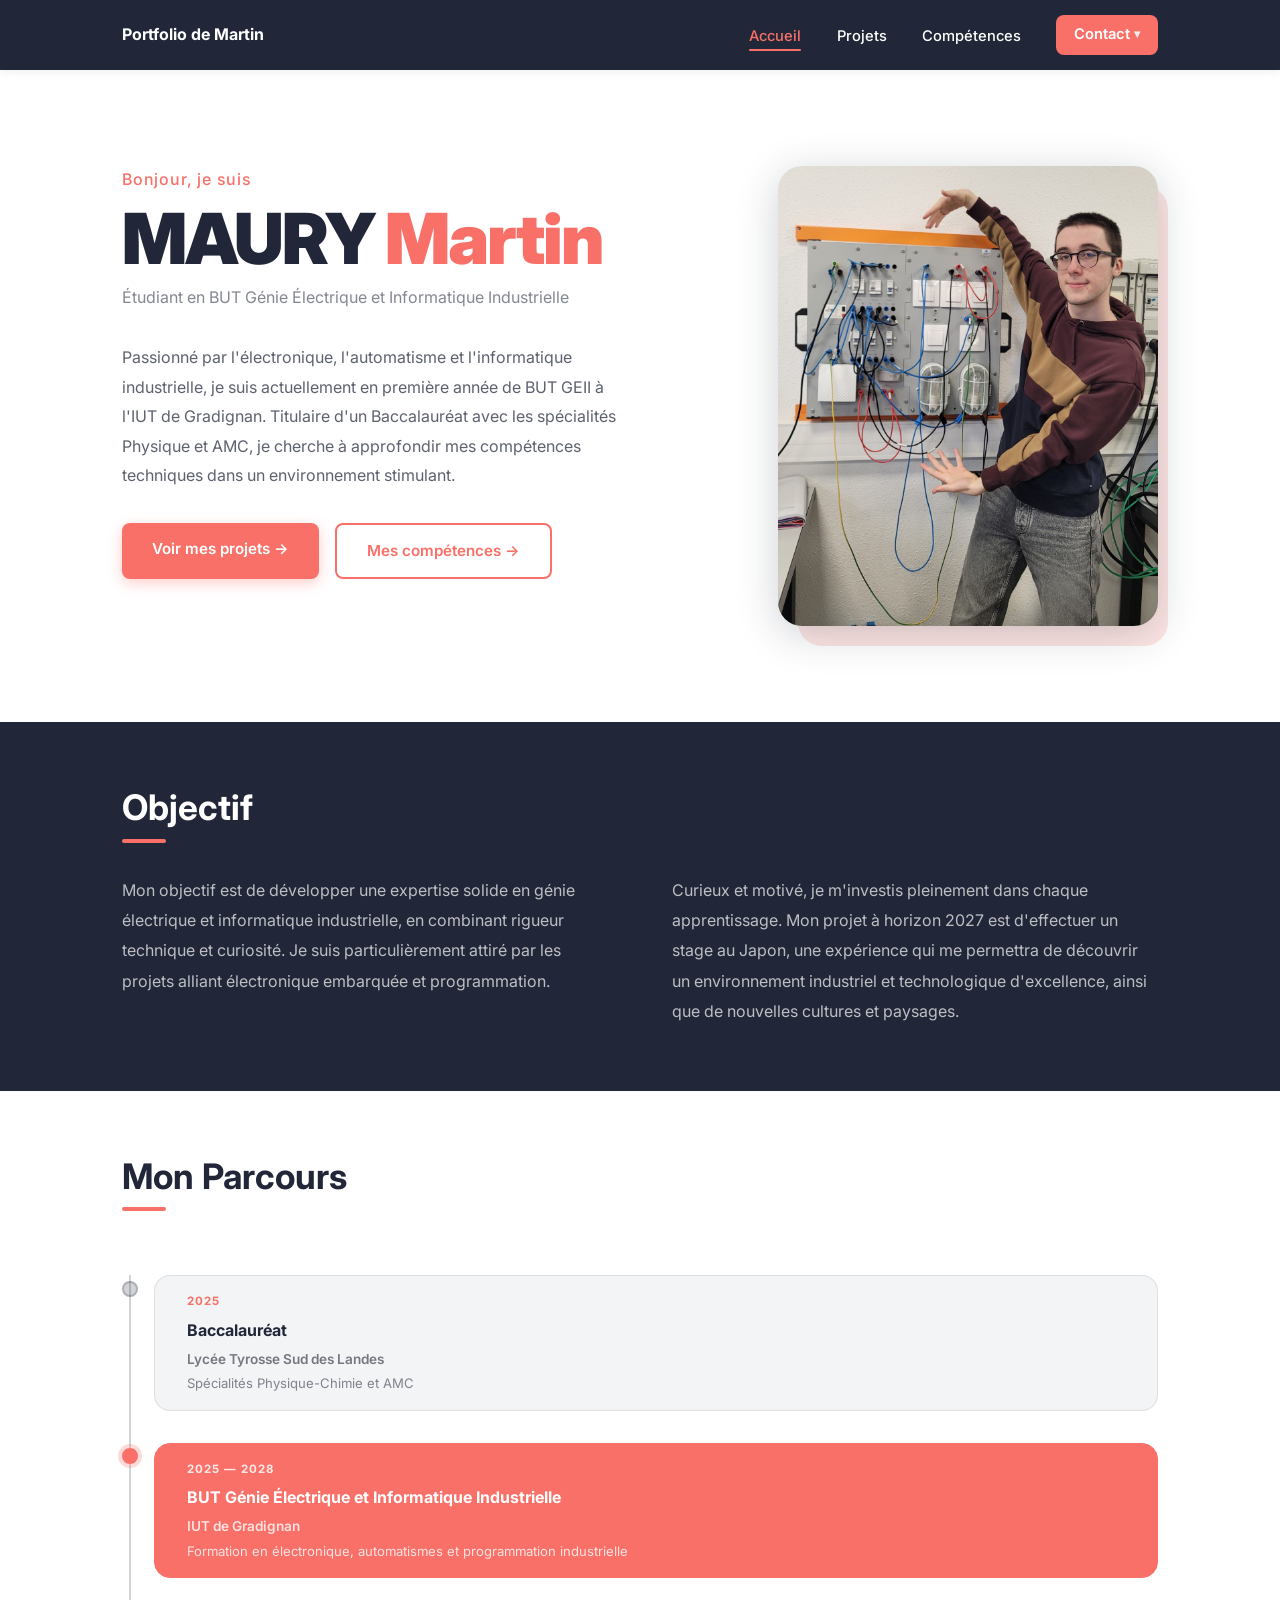
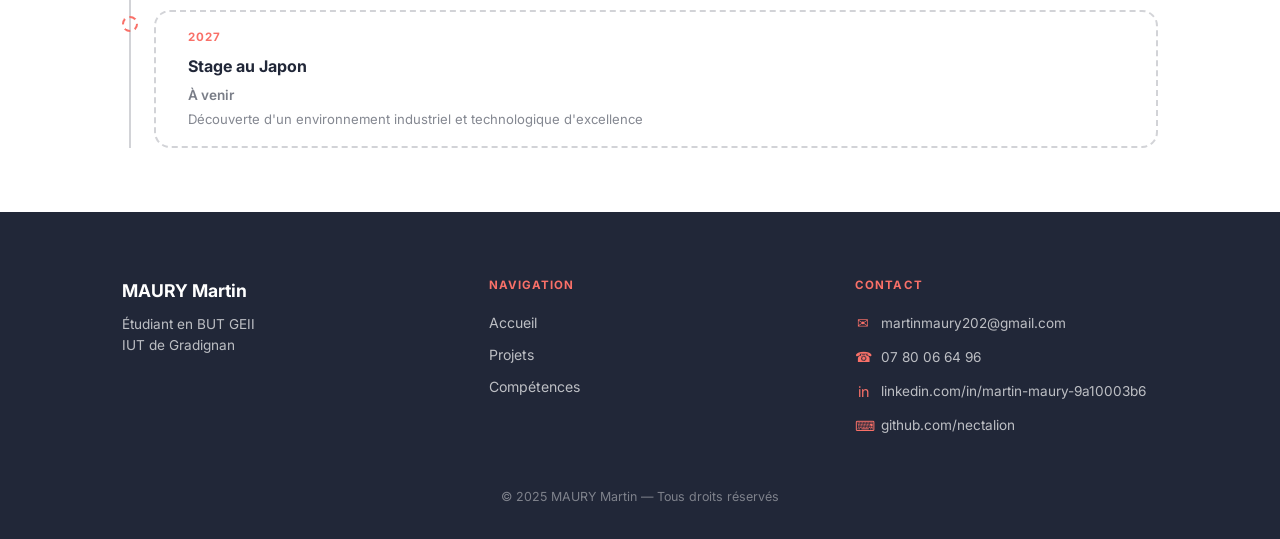
==== index.html @ f9b061b8 "Initial commit" ====
﻿<!DOCTYPE html>
<html lang="fr">
<head>
  <!-- ===================================================
       Métadonnées de la page
       =================================================== -->
  <meta charset="UTF-8" />
  <meta name="viewport" content="width=device-width, initial-scale=1.0" />

  <!-- SEO : titre et description -->
  <title>MAURY Martin — Portfolio</title>
  <meta name="description"
        content="Portfolio de Martin MAURY, développeur web passionné. Découvrez mes projets, mes compétences et mes coordonnées." />
  <meta name="author" content="MAURY Martin" />

  <!-- Feuille de styles principale (partagée sur toutes les pages) -->
  <link rel="stylesheet" href="style.css" />
</head>
<body class="corps-page">

  <!-- ===================================================
       NAVIGATION PRINCIPALE
       La navigation est identique sur toutes les pages.
       Seul le lien de la page courante porte la classe "actif".
       Sur cette page : "Accueil" est actif.
       =================================================== -->
  <nav class="navbar" role="navigation" aria-label="Navigation principale">

    <!--
      Checkbox invisible utilisée pour le menu hamburger mobile.
      La technique CSS pur : quand la checkbox est cochée,
      le sélecteur :checked permet d'afficher le menu.
    -->
    <input type="checkbox" id="nav-toggle" class="nav-checkbox" aria-hidden="true" />

    <div class="nav-conteneur">

      <!-- Logo : nom du portfolio, lien vers l'accueil -->
      <a href="index.html" class="nav-logo" aria-label="Retour à l'accueil">Portfolio de Martin</a>

      <!-- Icône hamburger — visible uniquement sur mobile (voir style.css section 06 et 15) -->
      <label for="nav-toggle" class="nav-hamburger" aria-label="Ouvrir ou fermer le menu">
        <span class="nav-hamburger__trait"></span>
        <span class="nav-hamburger__trait"></span>
        <span class="nav-hamburger__trait"></span>
      </label>

      <!-- Menu de navigation -->
      <ul class="nav-menu" id="main-nav" role="menubar">

        <!-- Accueil — actif sur cette page -->
        <li role="none">
          <a href="index.html" class="nav-lien actif" role="menuitem" aria-current="page">Accueil</a>
        </li>

        <!-- Projets -->
        <li role="none">
          <a href="projects.html" class="nav-lien" role="menuitem">Projets</a>
        </li>

        <!-- Compétences -->
        <li role="none">
          <a href="competences.html" class="nav-lien" role="menuitem">Compétences</a>
        </li>

        <!--
          Contact — pas de page dédiée.
          Sur desktop : survol du bouton → panneau déroulant (CSS pur, pas de JS).
          Sur mobile  : panneau affiché en statique dans le menu hamburger.
          Voir style.css sections 05 et 15 pour les détails CSS.
        -->
        <li class="nav-contact" role="none">

          <!-- Bouton déclencheur (cursor: default — pas de navigation) -->
          <span class="nav-contact-btn" tabindex="0" role="button" aria-haspopup="true">
            Contact
          </span>

          <!-- Panneau déroulant avec les coordonnées -->
          <div class="panneau-contact" role="tooltip" aria-label="Informations de contact">

            <p class="panneau-contact__titre">Me contacter</p>

            <!-- Email (placeholder) -->
            <div class="contact-ligne">
              <div class="contact-ligne__icone" aria-hidden="true">✉</div>
              <div class="contact-ligne__info">
                <span class="contact-ligne__label">Email</span>
                <a href="mailto:martinmaury202@gmail.com" class="contact-ligne__valeur">martinmaury202@gmail.com</a>
              </div>
            </div>

            <div class="contact-ligne">
              <div class="contact-ligne__icone" aria-hidden="true">☎</div>
              <div class="contact-ligne__info">
                <span class="contact-ligne__label">Téléphone</span>
                <a href="tel:+33780066496" class="contact-ligne__valeur">07 80 06 64 96</a>
              </div>
            </div>

            <div class="contact-ligne">
              <div class="contact-ligne__icone" aria-hidden="true">in</div>
              <div class="contact-ligne__info">
                <span class="contact-ligne__label">LinkedIn</span>
                <a href="https://www.linkedin.com/in/martin-maury-9a10003b6/" class="contact-ligne__valeur" target="_blank" rel="noopener">linkedin.com/in/martin-maury-9a10003b6</a>
              </div>
            </div>

            <div class="contact-ligne">
              <div class="contact-ligne__icone" aria-hidden="true">⌨</div>
              <div class="contact-ligne__info">
                <span class="contact-ligne__label">GitHub</span>
                <a href="https://github.com/nectalion" class="contact-ligne__valeur" target="_blank" rel="noopener">github.com/nectalion</a>
              </div>
            </div>

            <div class="contact-ligne">
              <div class="contact-ligne__icone" aria-hidden="true">↓</div>
              <div class="contact-ligne__info">
                <span class="contact-ligne__label">CV</span>
                <a href="cv-martin-maury.pdf" class="contact-ligne__valeur" download>Télécharger mon CV (PDF)</a>
              </div>
            </div>

          </div><!-- /panneau-contact -->
        </li><!-- /Contact -->

      </ul><!-- /nav-menu -->
    </div><!-- /nav-conteneur -->
  </nav><!-- /navbar -->


  <!-- ===================================================
       CONTENU PRINCIPAL DE LA PAGE ACCUEIL
       =================================================== -->
  <main id="contenu-principal">

    <!-- =================================================
         1. SECTION HÉROS — épurée
         ================================================= -->
    <section class="hero" aria-labelledby="hero-titre">
      <div class="conteneur">
        <div class="hero__grille">

          <div class="hero__texte">
            <p class="hero__accroche">Bonjour, je suis</p>
            <h1 class="hero__nom" id="hero-titre">
              MAURY <span class="hero__prenom">Martin</span>
            </h1>
            <p class="hero__role">Étudiant en BUT Génie Électrique et Informatique Industrielle</p>
            <p class="hero__intro">
              Passionné par l'électronique, l'automatisme et l'informatique industrielle,
              je suis actuellement en première année de BUT GEII à l'IUT de Gradignan.
              Titulaire d'un Baccalauréat avec les spécialités Physique et AMC, je cherche
              à approfondir mes compétences techniques dans un environnement stimulant.
            </p>
            <div class="hero__cta">
              <a href="projects.html" class="btn btn--accent">Voir mes projets →</a>
              <a href="competences.html" class="btn btn--outline">Mes compétences →</a>
            </div>
          </div>

          <div class="hero__photo-zone">
            <img
              src="images/profile.png"
              alt="Photo de profil de Martin MAURY"
              class="hero__photo"
              width="380"
              height="460"
            />
          </div>

        </div>
      </div>
    </section><!-- /hero -->


    <!-- =================================================
         2. SECTION OBJECTIF — pleine largeur, fond sombre
         ================================================= -->
    <section class="objectif" aria-labelledby="titre-objectif">
      <div class="conteneur">
        <h2 class="titre-section titre-section--blanc" id="titre-objectif">Objectif</h2>
        <div class="objectif__grille">
          <p class="objectif__texte">
            Mon objectif est de développer une expertise solide en génie électrique et
            informatique industrielle, en combinant rigueur technique et curiosité.
            Je suis particulièrement attiré par les projets alliant électronique embarquée
            et programmation.
          </p>
          <p class="objectif__texte">
            Curieux et motivé, je m'investis pleinement dans chaque apprentissage.
            Mon projet à horizon 2027 est d'effectuer un stage au Japon, une expérience
            qui me permettra de découvrir un environnement industriel et technologique
            d'excellence, ainsi que de nouvelles cultures et paysages.
          </p>
        </div>
      </div>
    </section><!-- /objectif -->




    <!-- =================================================
         FRISE CHRONOLOGIQUE — PARCOURS SCOLAIRE
         ================================================= -->
    <section class="frise" aria-labelledby="titre-frise">
      <div class="conteneur">

        <h2 class="titre-section frise__titre" id="titre-frise">Mon Parcours</h2>

        <div class="frise__ligne">

          <!-- Étape 1 : Bac -->
          <div class="frise__etape">
            <div class="frise__point"></div>
            <div class="frise__carte">
              <span class="frise__annee">2025</span>
              <h3 class="frise__nom">Baccalauréat</h3>
              <p class="frise__lieu">Lycée Tyrosse Sud des Landes</p>
              <p class="frise__detail">Spécialités Physique-Chimie et AMC</p>
            </div>
          </div>

          <!-- Étape 2 : BUT GEII -->
          <div class="frise__etape">
            <div class="frise__point frise__point--actif"></div>
            <div class="frise__carte frise__carte--actif">
              <span class="frise__annee">2025 — 2028</span>
              <h3 class="frise__nom">BUT Génie Électrique et Informatique Industrielle</h3>
              <p class="frise__lieu">IUT de Gradignan</p>
              <p class="frise__detail">Formation en électronique, automatismes et programmation industrielle</p>
            </div>
          </div>

          <!-- Étape 3 : Stage Japon -->
          <div class="frise__etape frise__etape--futur">
            <div class="frise__point frise__point--futur"></div>
            <div class="frise__carte frise__carte--futur">
              <span class="frise__annee">2027</span>
              <h3 class="frise__nom">Stage au Japon</h3>
              <p class="frise__lieu">À venir</p>
              <p class="frise__detail">Découverte d'un environnement industriel et technologique d'excellence</p>
            </div>
          </div>

        </div><!-- /frise__ligne -->
      </div><!-- /conteneur -->
    </section><!-- /frise -->

  </main><!-- /contenu-principal -->

  <footer class="footer" role="contentinfo">
    <div class="conteneur">
      <div class="footer__grille">

        <!-- Colonne 1 : identité -->
        <div>
          <span class="footer__logo">MAURY Martin</span>
          <p class="footer__tagline">Étudiant en BUT GEII<br>IUT de Gradignan</p>
        </div>

        <!-- Colonne 2 : navigation -->
        <div>
          <p class="footer__bloc-titre">Navigation</p>
          <nav class="footer__nav" aria-label="Navigation pied de page">
            <a href="index.html" class="footer__nav-lien">Accueil</a>
            <a href="projects.html" class="footer__nav-lien">Projets</a>
            <a href="competences.html" class="footer__nav-lien">Compétences</a>
          </nav>
        </div>

        <!-- Colonne 3 : contact -->
        <div>
          <p class="footer__bloc-titre">Contact</p>
          <div class="footer__contact">
            <div class="footer__contact-ligne">
              <span class="footer__contact-icone">✉</span>
              <a href="mailto:martinmaury202@gmail.com" class="footer__contact-lien">martinmaury202@gmail.com</a>
            </div>
            <div class="footer__contact-ligne">
              <span class="footer__contact-icone">☎</span>
              <a href="tel:+33780066496" class="footer__contact-lien">07 80 06 64 96</a>
            </div>
            <div class="footer__contact-ligne">
              <span class="footer__contact-icone">in</span>
              <a href="https://www.linkedin.com/in/martin-maury-9a10003b6/" class="footer__contact-lien" target="_blank" rel="noopener">linkedin.com/in/martin-maury-9a10003b6</a>
            </div>
            <div class="footer__contact-ligne">
              <span class="footer__contact-icone">⌨</span>
              <a href="https://github.com/nectalion" class="footer__contact-lien" target="_blank" rel="noopener">github.com/nectalion</a>
            </div>
          </div>
        </div>

      </div>
      <p class="footer__copyright">© 2025 MAURY Martin — Tous droits réservés</p>
    </div>
  </footer>

</body>
</html>
---- style.css ----
/* ============================================================
   PORTFOLIO — MAURY Martin
   style.css — Feuille de styles principale

   Auteur  : MAURY Martin
   Palette : #FFFFFF (blanc) | #212738 (bleu nuit) | #F97068 (corail)

   Table des matières
   ------------------
   01. Importation de la police Google Fonts
   02. Variables CSS (design tokens)
   03. Reset et styles de base
   04. Typographie et utilitaires (titres, boutons)
   05. Navigation principale (barre + panneau Contact)
   06. Menu hamburger — mobile, CSS pur (technique checkbox)
   07. Mise en page générale (conteneur, sections, en-têtes)
   08. Page Accueil — Héros (intro + photo)
   09. Page Accueil — Section Objectif (texte + aperçu compétences)
   10. Page Projets  — Grille de cartes
   11. Pages Détail Projet
   12. Page Compétences — Barres de progression CSS
   13. Animations CSS (@keyframes)
   14. Responsive tablette (max-width: 900px)
   15. Responsive mobile   (max-width: 700px)
   ============================================================ */


/* ============================================================
   01. IMPORTATION DE LA POLICE
   Inter — sans-serif moderne, lisible, professionnelle
   ============================================================ */
@import url('https://fonts.googleapis.com/css2?family=Inter:ital,wght@0,300;0,400;0,500;0,600;0,700;0,900;1,400&display=swap');


/* ============================================================
   02. VARIABLES CSS (design tokens)
   Toutes les valeurs réutilisables centralisées ici.
   ============================================================ */
:root {

  /* --- Palette (les 3 seules couleurs autorisées) --- */
  --blanc  : #FFFFFF;
  --sombre : #212738;
  --accent : #F97068;

  /* Dérivées par transparence uniquement (pas de nouvelles teintes) */
  --sombre-05  : rgba(33, 39, 56, 0.05);
  --sombre-10  : rgba(33, 39, 56, 0.10);
  --sombre-20  : rgba(33, 39, 56, 0.20);
  --accent-pale: rgba(249, 112, 104, 0.12);
  --blanc-70   : rgba(255, 255, 255, 0.70);
  --blanc-15   : rgba(255, 255, 255, 0.15);

  /* --- Typographie --- */
  --police : 'Inter', -apple-system, BlinkMacSystemFont, sans-serif;

  /* --- Espacements --- */
  --esp-xs : 0.5rem;    /*  8px */
  --esp-sm : 1rem;      /* 16px */
  --esp-md : 2rem;      /* 32px */
  --esp-lg : 4rem;      /* 64px */
  --esp-xl : 6rem;      /* 96px */

  /* --- Transitions --- */
  --t-vite  : 0.20s ease;
  --t-norm  : 0.35s ease;
  --t-lente : 0.60s ease;

  /* --- Ombres portées --- */
  --ombre-xs : 0 2px  8px rgba(33, 39, 56, 0.07);
  --ombre-sm : 0 4px 20px rgba(33, 39, 56, 0.12);
  --ombre-lg : 0 8px 40px rgba(33, 39, 56, 0.22);

  /* --- Rayons de bordure --- */
  --rayon    :  8px;
  --rayon-lg : 16px;
  --rayon-xl : 24px;

  /* --- Mise en page --- */
  --largeur-max : 1100px;   /* Largeur maximale du contenu centré */
  --hauteur-nav :   70px;   /* Hauteur de la barre de navigation fixe */
}


/* ============================================================
   03. RESET ET STYLES DE BASE
   Suppression des marges/paddings par défaut,
   cohérence du box-model sur tous les navigateurs.
   ============================================================ */

*, *::before, *::after {
  margin: 0;
  padding: 0;
  box-sizing: border-box;
}

html {
  font-size: 16px;
  scroll-behavior: smooth;    /* Défilement fluide pour les ancres internes */
}

body {
  font-family: var(--police);
  background-color: var(--blanc);
  color: var(--sombre);
  line-height: 1.7;
  -webkit-font-smoothing: antialiased;    /* Lissage sub-pixel (navigateurs webkit) */
  -moz-osx-font-smoothing: grayscale;    /* Lissage sub-pixel (Firefox sur macOS) */
  min-height: 100vh;
  display: flex;
  flex-direction: column;
}

main { flex: 1; }

img {
  display: block;     /* Supprime l'espace "inline" sous les images */
  max-width: 100%;
  height: auto;
}

a {
  text-decoration: none;
  color: inherit;
}

ul, ol {
  list-style: none;
}


/* ============================================================
   04. TYPOGRAPHIE ET UTILITAIRES
   ============================================================ */

/* --- Titre de section (avec trait corail dessous) --- */
.titre-section {
  font-size: clamp(1.7rem, 3vw, 2.2rem);   /* Taille fluide selon la largeur d'écran */
  font-weight: 700;
  color: var(--sombre);
  line-height: 1.2;
}

/* Trait décoratif corail affiché sous chaque titre de section */
.titre-section::after {
  content: '';
  display: block;
  width: 44px;
  height: 4px;
  background-color: var(--accent);
  border-radius: 2px;
  margin-top: 0.65rem;
}

/* Variante blanche — utilisée sur les sections à fond sombre */
.titre-section--blanc { color: var(--blanc); }

/* --- Bouton principal (fond corail) --- */
.btn {
  display: inline-block;
  font-family: var(--police);
  font-size: 0.95rem;
  font-weight: 600;
  padding: 0.82rem 1.9rem;
  border-radius: var(--rayon);
  cursor: pointer;
  border: none;
  transition: background-color var(--t-vite),
              transform       var(--t-vite),
              box-shadow      var(--t-vite);
}

.btn--accent {
  background-color: var(--accent);
  color: var(--blanc);
  box-shadow: 0 4px 14px rgba(249, 112, 104, 0.35);
}

.btn--accent:hover {
  background-color: var(--sombre);
  transform: translateY(-2px);
  box-shadow: 0 6px 20px rgba(33, 39, 56, 0.25);
}

/* --- Bouton retour (lien avec flèche) --- */
.btn--retour {
  display: inline-flex;
  align-items: center;
  gap: 0.5rem;
  font-size: 0.88rem;
  font-weight: 500;
  color: var(--sombre);
  opacity: 0.6;
  margin-bottom: var(--esp-md);
  transition: opacity var(--t-vite), gap var(--t-vite);
}

.btn--retour:hover {
  opacity: 1;
  gap: 0.75rem;    /* La flèche "avance" légèrement au survol */
}


/* ============================================================
   05. NAVIGATION PRINCIPALE
   Barre fixe en haut de toutes les pages.
   Fond blanc (#FFFFFF) comme demandé.
   ============================================================ */

.navbar {
  position: fixed;
  top: 0;
  left: 0;
  right: 0;
  height: var(--hauteur-nav);
  background-color: var(--sombre);            /* Fond bleu nuit */
  border-bottom: 1px solid var(--sombre-10);
  box-shadow: var(--ombre-xs);
  z-index: 1000;
  overflow: visible;    /* Nécessaire pour que le menu mobile dépasse la navbar */
}

/* Conteneur interne : logo à gauche, menu à droite */
.nav-conteneur {
  max-width: var(--largeur-max);
  margin: 0 auto;
  padding: 0 var(--esp-md);
  height: var(--hauteur-nav);
  display: flex;
  align-items: center;
  justify-content: space-between;
  position: relative;    /* Référence de positionnement pour le menu mobile */
}

/* Logo ("Portfolio de Martin") */
.nav-logo {
  font-size: 1rem;          /* Réduit pour que le texte long tienne dans la navbar */
  font-weight: 700;
  color: var(--blanc);
  letter-spacing: 0px;      /* Pas de letter-spacing négatif avec du texte long */
  white-space: nowrap;      /* Empêche le retour à la ligne */
  transition: color var(--t-vite);
  z-index: 2;    /* Au-dessus du menu mobile */
}

.nav-logo:hover { color: var(--accent); }

/* Liste des liens */
.nav-menu {
  display: flex;
  align-items: center;
  gap: 2.2rem;
}

/* Lien standard */
.nav-lien {
  font-size: 0.92rem;
  font-weight: 500;
  color: var(--blanc);
  position: relative;
  padding: 0.3rem 0;
  transition: color var(--t-vite);
}

/* Soulignement animé : se déploie de gauche à droite au survol */
.nav-lien::after {
  content: '';
  position: absolute;
  bottom: -2px;
  left: 0;
  width: 0;
  height: 2px;
  background-color: var(--accent);
  border-radius: 1px;
  transition: width var(--t-norm);
}

.nav-lien:hover,
.nav-lien.actif { color: var(--accent); }

.nav-lien:hover::after,
.nav-lien.actif::after { width: 100%; }  /* Soulignement complet */


/* --- Élément Contact avec panneau déroulant (CSS pur, sans JS) --- */

/* Conteneur positionné pour ancrer le panneau déroulant */
.nav-contact { position: relative; }

/* Bouton déclencheur "Contact" — badge corail */
.nav-contact-btn {
  display: inline-flex;
  align-items: center;
  gap: 0.3rem;
  font-size: 0.92rem;
  font-weight: 600;
  color: var(--blanc);
  background-color: var(--accent);
  padding: 0.45rem 1.1rem;
  border-radius: var(--rayon);
  cursor: default;        /* Pas de navigation : juste un déclencheur de survol */
  user-select: none;
  transition: background-color var(--t-vite);
}

/* Flèche indicatrice générée en CSS (pas de HTML supplémentaire) */
.nav-contact-btn::after {
  content: '▾';
  font-size: 0.72rem;
  opacity: 0.85;
  transition: transform var(--t-norm);
}

/* Au survol : fond sombre + rotation de la flèche */
.nav-contact:hover .nav-contact-btn { background-color: var(--sombre); }
.nav-contact:hover .nav-contact-btn::after { transform: rotate(180deg); }

/* Panneau déroulant — invisible par défaut */
.panneau-contact {
  position: absolute;
  top: 100%;
  right: 0;
  width: 295px;
  background-color: var(--sombre);
  border-radius: var(--rayon-lg);
  padding: var(--esp-sm) var(--esp-md);
  padding-top: calc(var(--esp-sm) + 14px);  /* compense la suppression du gap */
  box-shadow: var(--ombre-lg);
  border-top: 3px solid var(--accent);

  opacity: 0;
  transform: translateY(-10px);
  pointer-events: none;
  transition: opacity var(--t-norm), transform var(--t-norm);
}

/* Affichage au survol de l'élément .nav-contact */
.nav-contact:hover .panneau-contact {
  opacity: 1;
  transform: translateY(0);
  pointer-events: auto;
}

/* Titre du panneau */
.panneau-contact__titre {
  font-size: 0.72rem;
  font-weight: 700;
  color: var(--accent);
  text-transform: uppercase;
  letter-spacing: 0.09em;
  padding-bottom: 0.6rem;
  border-bottom: 1px solid var(--blanc-15);
  margin-bottom: 0.5rem;
}

/* Ligne de contact individuelle */
.contact-ligne {
  display: flex;
  align-items: center;
  gap: 0.85rem;
  padding: 0.6rem 0;
  border-bottom: 1px solid var(--blanc-15);
  transition: background-color var(--t-vite);
}

.contact-ligne:last-child { border-bottom: none; }

/* Icône ronde */
.contact-ligne__icone {
  width: 34px;
  height: 34px;
  min-width: 34px;
  background-color: var(--accent-pale);
  border-radius: 50%;
  display: flex;
  align-items: center;
  justify-content: center;
  font-size: 0.9rem;
  color: var(--accent);
  font-weight: 700;
  font-style: normal;
}

/* Informations textuelles */
.contact-ligne__info {
  display: flex;
  flex-direction: column;
  gap: 0.1rem;
}

.contact-ligne__label {
  font-size: 0.68rem;
  font-weight: 700;
  text-transform: uppercase;
  letter-spacing: 0.06em;
  color: var(--accent);
}

.contact-ligne__valeur {
  font-size: 0.83rem;
  color: var(--blanc-70);
  line-height: 1.3;
  transition: color var(--t-vite);
}

.contact-ligne__valeur:hover { color: var(--accent); }


/* ============================================================
   06. MENU HAMBURGER — MOBILE (CSS pur)
   Technique : checkbox invisible + label cliquable.
   L'activation de la checkbox permet d'afficher/masquer
   le menu via le sélecteur CSS :checked.
   ============================================================ */

/* La checkbox de contrôle est toujours invisible à l'utilisateur */
.nav-checkbox {
  position: absolute;
  opacity: 0;
  width: 0;
  height: 0;
  pointer-events: none;
}

/* Icône hamburger (3 traits) — masquée sur desktop */
.nav-hamburger {
  display: none;               /* Affiché uniquement sur mobile via media query */
  flex-direction: column;
  justify-content: center;
  gap: 5px;
  cursor: pointer;
  padding: 6px;
  z-index: 2;
}

/* Chaque trait horizontal du hamburger */
.nav-hamburger__trait {
  display: block;
  width: 24px;
  height: 2px;
  background-color: var(--blanc);
  border-radius: 1px;
  transition: transform var(--t-norm), opacity var(--t-vite);
  transform-origin: center;
}

/*
   Animation de transformation en croix (×) quand le menu est ouvert.
   Sélecteur : checkbox cochée → (+) conteneur → (espace) hamburger → trait nth-child
*/
.nav-checkbox:checked + .nav-conteneur .nav-hamburger__trait:nth-child(1) {
  transform: translateY(7px) rotate(45deg);
}
.nav-checkbox:checked + .nav-conteneur .nav-hamburger__trait:nth-child(2) {
  opacity: 0;
  transform: scaleX(0);
}
.nav-checkbox:checked + .nav-conteneur .nav-hamburger__trait:nth-child(3) {
  transform: translateY(-7px) rotate(-45deg);
}


/* ============================================================
   07. MISE EN PAGE GÉNÉRALE
   ============================================================ */

/* Compense la hauteur de la navbar fixe (évite que le contenu soit masqué) */
.corps-page { padding-top: var(--hauteur-nav); }

/* Conteneur centré avec largeur maximale */
.conteneur {
  max-width: var(--largeur-max);
  margin: 0 auto;
  padding: 0 var(--esp-md);
}

/* Section générique */
.section { padding: var(--esp-lg) 0; }

/* En-tête de page : titre + sous-titre, centrés */
.en-tete-page {
  text-align: center;
  padding: var(--esp-lg) 0 var(--esp-md);
}

/* Centre le trait décoratif sous le titre */
.en-tete-page .titre-section::after {
  margin-left: auto;
  margin-right: auto;
}

/* Sous-titre de l'en-tête de page */
.en-tete-page__sous-titre {
  font-size: 1rem;
  color: var(--sombre);
  opacity: 0.60;
  margin-top: var(--esp-sm);
  max-width: 520px;
  margin-left: auto;
  margin-right: auto;
}


/* ============================================================
   08. PAGE ACCUEIL — HÉROS
   ============================================================ */

/* Section héros : hauteur automatique (le contenu détermine la hauteur) */
.hero {
  padding: var(--esp-xl) 0;
  overflow: hidden;     /* Évite le débordement horizontal du décor */
}

/* Grille deux colonnes : texte à gauche | photo à droite */
.hero__grille {
  display: grid;
  grid-template-columns: 1fr 380px;
  gap: var(--esp-lg);
  align-items: start;   /* Alignement en haut : la colonne gauche est maintenant plus longue */
}

/* Phrase d'accroche courte au-dessus du nom */
.hero__accroche {
  font-size: 1rem;
  font-weight: 500;
  color: var(--accent);
  margin-bottom: 0.55rem;
  letter-spacing: 0.05em;
}

/* Nom principal — élément le plus proéminent */
.hero__nom {
  font-size: clamp(2.8rem, 6vw, 4.4rem);
  font-weight: 900;
  line-height: 1.05;
  color: var(--sombre);
  letter-spacing: -2px;
  margin-bottom: 0.5rem;
}

/* Prénom mis en valeur en corail */
.hero__prenom { color: var(--accent); }

/* Rôle / métier affiché sous le nom */
.hero__role {
  font-size: 1rem;
  font-weight: 400;
  color: var(--sombre);
  opacity: 0.55;
  margin-bottom: var(--esp-md);
}

/* Texte d'introduction */
.hero__intro {
  font-size: 1rem;
  line-height: 1.85;
  color: var(--sombre);
  opacity: 0.72;
  max-width: 500px;
  margin-bottom: var(--esp-md);
}

/* Zone de la photo : position relative pour le décor */
.hero__photo-zone { position: relative; }

/* Décoration géométrique corail derrière la photo */
.hero__photo-zone::before {
  content: '';
  position: absolute;
  top: 20px;
  left: 20px;
  right: -10px;
  bottom: -20px;
  background-color: var(--accent);
  border-radius: var(--rayon-xl);
  opacity: 0.18;
  z-index: 0;
}

/* Photo de profil */
.hero__photo {
  position: relative;
  z-index: 1;               /* Au-dessus du décor */
  width: 100%;
  height: 460px;
  object-fit: cover;
  border-radius: var(--rayon-xl);
  box-shadow: var(--ombre-lg);
}


/* Groupe de boutons CTA dans le héros */
.hero__cta {
  display: flex;
  gap: 1rem;
  flex-wrap: wrap;
  margin-top: 1.5rem;
}

/* Bouton secondaire (contour corail) */
.btn--outline {
  background-color: transparent;
  color: var(--accent);
  border: 2px solid var(--accent);
}

.btn--outline:hover {
  background-color: var(--accent);
  color: var(--blanc);
  transform: translateY(-2px);
}

/* Section objectif : 2 colonnes côte à côte */
.objectif__grille {
  display: grid;
  grid-template-columns: 1fr 1fr;
  gap: var(--esp-lg);
  margin-top: var(--esp-md);
  align-items: start;
}

.objectif__texte {
  margin: 0;
  padding-top: 0;
}

/* Aperçu compétences : 2 colonnes */
.apercu__grille {
  display: grid;
  grid-template-columns: 1fr 1fr;
  gap: var(--esp-lg);
  margin-top: var(--esp-md);
}

.apercu__bloc-titre {
  font-size: 0.74rem;
  font-weight: 700;
  text-transform: uppercase;
  letter-spacing: 0.09em;
  color: var(--accent);
  margin-bottom: var(--esp-sm);
}

/* Variantes claires pour les barres sur fond blanc */
.mini-comp__nom--sombre { color: var(--sombre); }

.mini-comp__fond--clair {
  background-color: var(--sombre-10);
}

/* Lien "voir compétences" sur fond blanc */
.apercu__lien--sombre {
  color: var(--accent);
  margin-top: var(--esp-md);
  display: inline-flex;
  align-items: center;
  gap: 0.4rem;
  font-size: 0.88rem;
  font-weight: 600;
  transition: gap var(--t-vite);
}

.apercu__lien--sombre:hover { gap: 0.7rem; }

@media (max-width: 900px) {
  .objectif__grille  { grid-template-columns: 1fr; gap: var(--esp-md); }
  .apercu__grille    { grid-template-columns: 1fr; gap: var(--esp-md); }
}

/* ============================================================
   09. PAGE ACCUEIL — OBJECTIF EN CARTE (intégré dans le héros)
   Carte sombre positionnée directement sous le texte d'intro.
   ============================================================ */

/* Carte principale : fond sombre, coins arrondis */
.objectif-carte {
  background-color: var(--sombre);
  border-radius: var(--rayon-lg);
  padding: var(--esp-md);
  margin-top: var(--esp-md);
  border-left: 4px solid var(--accent);   /* Trait corail à gauche comme repère visuel */
}

/* Titre de la carte */
.objectif-carte__titre {
  font-size: 1.3rem;
  font-weight: 700;
  color: var(--blanc);
  margin-bottom: 0.5rem;
  position: relative;
}

/* Trait décoratif corail sous le titre */
.objectif-carte__titre::after {
  content: '';
  display: block;
  width: 36px;
  height: 3px;
  background-color: var(--accent);
  border-radius: 2px;
  margin-top: 0.5rem;
  margin-bottom: 0.75rem;
}

/* Paragraphes de texte dans la carte (fond sombre → texte clair) */
.objectif-carte__texte {
  font-size: 0.92rem;
  line-height: 1.8;
  color: var(--blanc-70);
  margin-bottom: var(--esp-xs);
}

/* Dans la carte, le titre "APERÇU DES COMPÉTENCES" reste en accent */
.objectif-carte .apercu__titre {
  color: var(--accent);
}

/* ============================================================
   10. PAGE ACCUEIL — SECTION OBJECTIF PLEINE LARGEUR (ancien style)
   Conservé pour compatibilité si réutilisé.
   ============================================================ */

/* Fond sombre contrastant avec le héros blanc */
.objectif {
  background-color: var(--sombre);
  padding: var(--esp-lg) 0;
}

/* Grille deux colonnes : texte | aperçu compétences */
.objectif__grille {
  display: grid;
  grid-template-columns: 1fr 1fr;
  gap: var(--esp-lg);
  align-items: start;
}

/* Paragraphes de l'objectif professionnel */
.objectif__texte {
  font-size: 1rem;
  line-height: 1.9;
  color: var(--blanc-70);
}

.objectif__grille .objectif__texte { margin-top: 0; }

/* Titre de l'aperçu de compétences */
.apercu__titre {
  font-size: 0.74rem;
  font-weight: 700;
  text-transform: uppercase;
  letter-spacing: 0.09em;
  color: var(--accent);
  margin-bottom: var(--esp-sm);
}

/* Item de mini-compétence */
.mini-comp { margin-bottom: 1.3rem; }

.mini-comp__entete {
  display: flex;
  justify-content: space-between;
  align-items: center;
  margin-bottom: 0.45rem;
}

.mini-comp__nom {
  font-size: 0.88rem;
  font-weight: 500;
  color: var(--blanc);
}

.mini-comp__pct {
  font-size: 0.82rem;
  font-weight: 700;
  color: var(--accent);
}

/* Barre de fond (grise translucide) */
.mini-comp__fond {
  height: 6px;
  background-color: var(--blanc-15);
  border-radius: 3px;
  overflow: hidden;
}

/*
   Barre de remplissage animée.
   La largeur cible (ex: "width: 90%") est définie en HTML via l'attribut style.
   L'animation scaleX(0 → 1) crée l'effet de remplissage progressif.
*/
.mini-comp__barre {
  height: 100%;
  background-color: var(--accent);
  border-radius: 3px;
  transform-origin: left center;
  animation: remplir 0.9s ease-out 0.3s both;
}

/* Lien vers la page compétences complètes */
.apercu__lien {
  display: inline-flex;
  align-items: center;
  gap: 0.4rem;
  margin-top: var(--esp-sm);
  font-size: 0.88rem;
  font-weight: 600;
  color: var(--accent);
  transition: gap var(--t-vite);
}

.apercu__lien:hover { gap: 0.7rem; }


/* ============================================================
   10. PAGE PROJETS — GRILLE DE CARTES
   ============================================================ */

.section-projets { padding-bottom: var(--esp-lg); }

/* Grille responsive auto-ajustée */
.grille-projets {
  display: grid;
  grid-template-columns: repeat(auto-fit, minmax(300px, 1fr));
  gap: var(--esp-md);
}

/* Carte projet */
.carte {
  background-color: var(--blanc);
  border-radius: var(--rayon-lg);
  overflow: hidden;
  box-shadow: var(--ombre-xs);
  border: 1px solid var(--sombre-10);
  display: flex;
  flex-direction: column;
  transition: transform var(--t-norm), box-shadow var(--t-norm);
}

/* Élévation au survol */
.carte:hover {
  transform: translateY(-8px);
  box-shadow: var(--ombre-lg);
}

/* Zone image (hauteur fixe, overflow caché pour l'effet zoom) */
.carte__image-zone {
  overflow: hidden;
  height: 210px;
  background-color: var(--sombre-05);
}

.carte__image {
  width: 100%;
  height: 100%;
  object-fit: cover;
  transition: transform var(--t-lente);
}

/* Zoom de l'image au survol de la carte */
.carte:hover .carte__image { transform: scale(1.06); }

/* Corps de la carte */
.carte__corps {
  padding: var(--esp-md);
  flex-grow: 1;
  display: flex;
  flex-direction: column;
}

/* Badge technologie (pilule) */
.carte__tag {
  display: inline-block;
  font-size: 0.72rem;
  font-weight: 700;
  text-transform: uppercase;
  letter-spacing: 0.06em;
  color: var(--accent);
  background-color: var(--accent-pale);
  padding: 0.25rem 0.7rem;
  border-radius: 20px;
  margin-bottom: 0.75rem;
  align-self: flex-start;
}

.carte__titre {
  font-size: 1.15rem;
  font-weight: 700;
  color: var(--sombre);
  margin-bottom: 0.5rem;
  line-height: 1.3;
}

.carte__description {
  font-size: 0.9rem;
  line-height: 1.65;
  color: var(--sombre);
  opacity: 0.68;
  flex-grow: 1;
}

/* Lien "Voir le projet →" */
.carte__lien {
  display: inline-flex;
  align-items: center;
  gap: 0.4rem;
  margin-top: var(--esp-sm);
  font-size: 0.88rem;
  font-weight: 600;
  color: var(--accent);
  transition: gap var(--t-vite);
}

.carte__lien:hover { gap: 0.7rem; }


/* ============================================================
   11. PAGES DÉTAIL PROJET
   ============================================================ */

.detail-projet { padding: var(--esp-md) 0 var(--esp-lg); }

/* Grande image du projet */
.detail__image {
  width: 100%;
  max-height: 460px;
  object-fit: cover;
  border-radius: var(--rayon-lg);
  box-shadow: var(--ombre-sm);
  margin-bottom: var(--esp-md);
}

/* Catégorie / type affiché au-dessus du titre */
.detail__sous-titre {
  font-size: 0.82rem;
  font-weight: 700;
  color: var(--accent);
  text-transform: uppercase;
  letter-spacing: 0.07em;
  margin-bottom: 0.5rem;
}

/* Titre principal du projet (très grand) */
.detail__titre {
  font-size: clamp(2rem, 4.5vw, 3.2rem);
  font-weight: 900;
  color: var(--sombre);
  letter-spacing: -1.5px;
  line-height: 1.1;
  margin-bottom: var(--esp-md);
}

/* Séparateur horizontal léger */
.separateur {
  border: none;
  border-top: 1px solid var(--sombre-10);
  margin: var(--esp-md) 0;
}

/* Titre de la liste des technologies */
.detail__tech-titre {
  font-size: 0.78rem;
  font-weight: 700;
  text-transform: uppercase;
  letter-spacing: 0.07em;
  color: var(--sombre);
  opacity: 0.50;
  margin-bottom: 0.75rem;
}

/* Conteneur des badges de technologie */
.tech-badges {
  display: flex;
  flex-wrap: wrap;
  gap: 0.5rem;
  margin-bottom: var(--esp-md);
}

/* Badge individuel (pilule sombre) */
.tech-badge {
  background-color: var(--sombre);
  color: var(--blanc);
  font-size: 0.8rem;
  font-weight: 600;
  padding: 0.35rem 1rem;
  border-radius: 20px;
  letter-spacing: 0.02em;
}

/* Description longue du projet */
.detail__description {
  font-size: 1rem;
  line-height: 1.9;
  color: var(--sombre);
  opacity: 0.78;
  margin-bottom: var(--esp-sm);
}


/* ============================================================
   12. PAGE COMPÉTENCES — BARRES DE PROGRESSION
   ============================================================ */

/* Grille deux colonnes : techniques | soft skills */
.competences__grille {
  display: grid;
  grid-template-columns: 1fr 1fr;
  gap: var(--esp-lg);
  padding-bottom: var(--esp-lg);
}

/* Titre du bloc (avec bordure corail en bas) */
.comp-bloc__titre {
  font-size: 1.1rem;
  font-weight: 700;
  color: var(--sombre);
  border-bottom: 3px solid var(--accent);
  padding-bottom: 0.6rem;
  margin-bottom: var(--esp-md);
  display: inline-block;
}

/* Item de compétence individuel */
.comp-item { margin-bottom: 2rem; }

/* En-tête : nom à gauche, pourcentage à droite */
.comp-item__entete {
  display: flex;
  justify-content: space-between;
  align-items: baseline;
  margin-bottom: 0.6rem;
}

.comp-item__nom {
  font-size: 0.95rem;
  font-weight: 600;
  color: var(--sombre);
}

.comp-item__pct {
  font-size: 0.88rem;
  font-weight: 700;
  color: var(--accent);
}

/* Piste de fond de la barre */
.comp-barre__fond {
  height: 10px;
  background-color: var(--sombre-10);
  border-radius: 5px;
  overflow: hidden;
}

/*
   Barre de remplissage — compétences techniques.
   Dégradé : corail → sombre.
   La largeur est définie via "style" dans le HTML.
   L'animation scaleX crée l'effet de remplissage au chargement.
*/
.comp-barre__remplissage {
  height: 100%;
  background: linear-gradient(90deg, var(--accent) 0%, var(--sombre) 100%);
  border-radius: 5px;
  transform-origin: left center;
  animation: remplir 1.1s ease-out 0.4s both;
}

/* Variante soft skills — dégradé inversé (sombre → corail) */
.comp-barre__remplissage--soft {
  background: linear-gradient(90deg, var(--sombre) 0%, var(--accent) 100%);
}

/* Description courte en italique sous la barre */
.comp-item__desc {
  font-size: 0.8rem;
  color: var(--sombre);
  opacity: 0.52;
  margin-top: 0.45rem;
  font-style: italic;
}


/* ============================================================
   13. PIED DE PAGE
   ============================================================ */

.footer {
  background-color: var(--sombre);
  padding: var(--esp-lg) 0 var(--esp-md);
}

.footer__grille {
  display: grid;
  grid-template-columns: 1fr 1fr 1fr;
  gap: var(--esp-lg);
  padding-bottom: var(--esp-md);
}

.footer__bloc-titre {
  font-size: 0.72rem;
  font-weight: 700;
  text-transform: uppercase;
  letter-spacing: 0.09em;
  color: var(--accent);
  margin-bottom: var(--esp-sm);
}

/* Colonne logo */
.footer__logo {
  font-size: 1.1rem;
  font-weight: 700;
  color: var(--blanc);
  margin-bottom: 0.5rem;
  display: block;
}

.footer__tagline {
  font-size: 0.85rem;
  color: var(--blanc-70);
  line-height: 1.6;
}

/* Colonne navigation */
.footer__nav {
  display: flex;
  flex-direction: column;
  gap: 0.5rem;
}

.footer__nav-lien {
  font-size: 0.88rem;
  color: var(--blanc-70);
  transition: color var(--t-vite);
}

.footer__nav-lien:hover { color: var(--accent); }

/* Colonne contact */
.footer__contact {
  display: flex;
  flex-direction: column;
  gap: 0.6rem;
}

.footer__contact-ligne {
  display: flex;
  align-items: center;
  gap: 0.6rem;
  font-size: 0.85rem;
  color: var(--blanc-70);
}

.footer__contact-lien {
  color: var(--blanc-70);
  transition: color var(--t-vite);
}

.footer__contact-lien:hover { color: var(--accent); }

.footer__contact-icone {
  color: var(--accent);
  font-size: 0.9rem;
  width: 16px;
  text-align: center;
}

/* Copyright */
.footer__copyright {
  text-align: center;
  padding-top: var(--esp-sm);
  font-size: 0.78rem;
  color: var(--blanc-70);
  opacity: 0.6;
}

@media (max-width: 900px) {
  .footer__grille {
    grid-template-columns: 1fr 1fr;
    gap: var(--esp-md);
  }
}

@media (max-width: 700px) {
  .footer__grille {
    grid-template-columns: 1fr;
    gap: var(--esp-md);
  }
}


/* ============================================================
   14. FRISE CHRONOLOGIQUE
   ============================================================ */

.frise {
  padding: var(--esp-lg) 0;
  background-color: var(--blanc);
}

.frise__titre {
  color: var(--sombre);
  margin-bottom: var(--esp-lg);
}

/* Ligne verticale centrale */
.frise__ligne {
  position: relative;
  display: flex;
  flex-direction: column;
  gap: var(--esp-md);
  padding-left: 2rem;
}

.frise__ligne::before {
  content: '';
  position: absolute;
  left: 7px;
  top: 0;
  bottom: 0;
  width: 2px;
  background-color: var(--sombre-20);
}

/* Étape individuelle */
.frise__etape {
  position: relative;
  display: flex;
  gap: var(--esp-md);
  align-items: flex-start;
}

/* Point sur la ligne */
.frise__point {
  position: absolute;
  left: -2rem;
  top: 0.35rem;
  width: 16px;
  height: 16px;
  border-radius: 50%;
  background-color: var(--sombre-20);
  border: 2px solid var(--sombre-20);
  flex-shrink: 0;
}

.frise__point--actif {
  background-color: var(--accent);
  border-color: var(--accent);
  box-shadow: 0 0 0 4px rgba(249, 112, 104, 0.25);
}

.frise__point--futur {
  background-color: transparent;
  border-color: var(--accent);
  border-style: dashed;
}

/* Carte de contenu */
.frise__carte {
  background-color: var(--sombre-05);
  border-radius: var(--rayon-lg);
  padding: var(--esp-sm) var(--esp-md);
  flex: 1;
  border: 1px solid var(--sombre-10);
}

.frise__carte--actif {
  background-color: var(--accent);
  border-color: var(--accent);
}

.frise__carte--futur {
  background-color: transparent;
  border: 2px dashed var(--sombre-20);
}

.frise__annee {
  font-size: 0.72rem;
  font-weight: 700;
  text-transform: uppercase;
  letter-spacing: 0.09em;
  color: var(--accent);
  display: block;
  margin-bottom: 0.3rem;
}

.frise__carte--actif .frise__annee {
  color: rgba(255,255,255,0.85);
}

.frise__nom {
  font-size: 1rem;
  font-weight: 700;
  color: var(--sombre);
  margin-bottom: 0.25rem;
}

.frise__carte--actif .frise__nom {
  color: var(--blanc);
}

.frise__lieu {
  font-size: 0.85rem;
  font-weight: 600;
  color: var(--sombre);
  opacity: 0.60;
  margin-bottom: 0.2rem;
}

.frise__detail {
  font-size: 0.82rem;
  color: var(--sombre);
  opacity: 0.55;
  line-height: 1.5;
}

.frise__carte--actif .frise__lieu,
.frise__carte--actif .frise__detail {
  color: rgba(255,255,255,0.80);
  opacity: 1;
}

@media (max-width: 700px) {
  .frise__ligne { padding-left: 1.5rem; }
  .frise__point { left: -1.5rem; }
}


/* ============================================================
   14. ANIMATIONS CSS
   ============================================================ */

/*
   Animation de remplissage des barres de compétences.
   Principe : l'élément a déjà sa largeur cible définie (via "style"),
   mais il est visuellement écrasé (scaleX = 0) au départ.
   L'animation le ramène à sa taille normale (scaleX = 1),
   donnant l'illusion d'un remplissage progressif de gauche à droite.
   Nécessite : transform-origin: left center sur l'élément.
*/
@keyframes remplir {
  from { transform: scaleX(0); }
  to   { transform: scaleX(1); }
}


/* ============================================================
   14. RESPONSIVE — TABLETTE (max-width: 900px)
   ============================================================ */

@media (max-width: 900px) {

  /* Héros : passage en une seule colonne */
  .hero__grille {
    grid-template-columns: 1fr;
    text-align: center;
    gap: var(--esp-md);
  }

  /* Photo placée avant le texte sur tablette */
  .hero__photo-zone { order: -1; }

  /* Ajustement du décor géométrique */
  .hero__photo-zone::before {
    top: 12px;
    left: 15%;
    right: 5%;
    bottom: -12px;
  }

  /* Réduction de la photo */
  .hero__photo {
    height: 380px;
    max-width: 340px;
    margin: 0 auto;
  }

  /* Centrage du texte d'intro */
  .hero__intro { margin: 0 auto var(--esp-md); }

  /* Objectif : une seule colonne */
  .objectif__grille {
    grid-template-columns: 1fr;
    gap: var(--esp-md);
  }

  /* Compétences : une seule colonne */
  .competences__grille {
    grid-template-columns: 1fr;
    gap: var(--esp-md);
  }
}


/* ============================================================
   15. RESPONSIVE — MOBILE (max-width: 700px)
   ============================================================ */

@media (max-width: 700px) {

  /* ---- Navigation mobile ---- */

  /* Réduction du padding horizontal */
  .nav-conteneur { padding: 0 var(--esp-sm); }

  /* Affichage de l'icône hamburger sur mobile */
  .nav-hamburger { display: flex; }

  /* Menu masqué par défaut sur mobile */
  .nav-menu {
    display: none;
    position: absolute;
    top: var(--hauteur-nav);    /* Ancré sous la navbar fixe */
    left: 0;
    right: 0;
    background-color: var(--sombre);
    border-bottom: 2px solid var(--accent);
    box-shadow: var(--ombre-sm);
    flex-direction: column;
    align-items: stretch;
    gap: 0;
    padding: var(--esp-xs) 0;
    z-index: 999;
  }

  /* Menu affiché quand la checkbox est cochée */
  .nav-checkbox:checked + .nav-conteneur .nav-menu { display: flex; }

  /* Séparateurs entre items */
  .nav-menu > li { border-bottom: 1px solid var(--sombre-05); }
  .nav-menu > li:last-child { border-bottom: none; }

  /* Lien mobile (bloc, plus grand pour le touch) */
  .nav-lien {
    display: block;
    padding: 0.85rem var(--esp-md);
    font-size: 1rem;
  }

  /* Soulignement animé désactivé sur mobile (hover peu fiable sur touch) */
  .nav-lien::after { display: none; }

  /* ---- Contact mobile ---- */

  /* Le bouton Contact prend toute la largeur de la ligne */
  .nav-contact { width: 100%; }

  .nav-contact-btn {
    display: block;
    width: 100%;
    text-align: left;
    border-radius: 0;
    padding: 0.85rem var(--esp-md);
    font-size: 1rem;
    color: var(--blanc);
    background-color: var(--accent);
  }

  /*
     Sur mobile, le panneau contact est affiché en mode statique
     (inline, sous le bouton) au lieu du popup absolu du desktop.
     Il reste toujours visible quand le menu hamburger est ouvert.
  */
  .panneau-contact {
    position: static;       /* Flux normal, pas de positionnement absolu */
    opacity: 1;
    transform: none;
    pointer-events: auto;
    border-radius: 0;
    border-top: none;
    border-left: 3px solid var(--accent);
    width: 100%;
    padding: var(--esp-sm) var(--esp-md);
    box-shadow: none;
    background-color: var(--sombre);
  }

  /* ---- Héros mobile ---- */

  .hero {
    padding: var(--esp-md) 0;
    min-height: auto;           /* Pas de pleine hauteur sur mobile */
  }

  .hero__nom {
    font-size: 2.4rem;
    letter-spacing: -1px;
  }

  .hero__photo {
    height: 300px;
    max-width: 280px;
  }

  /* ---- Projets : une colonne sur mobile ---- */
  .grille-projets { grid-template-columns: 1fr; }

  /* ---- Détail projet ---- */
  .detail__titre { font-size: 1.8rem; }
  .detail__image { max-height: 260px; }

  /* ---- Réduction des espacements globaux ---- */
  :root {
    --esp-lg : 2.5rem;
    --esp-xl : 3rem;
  }
}
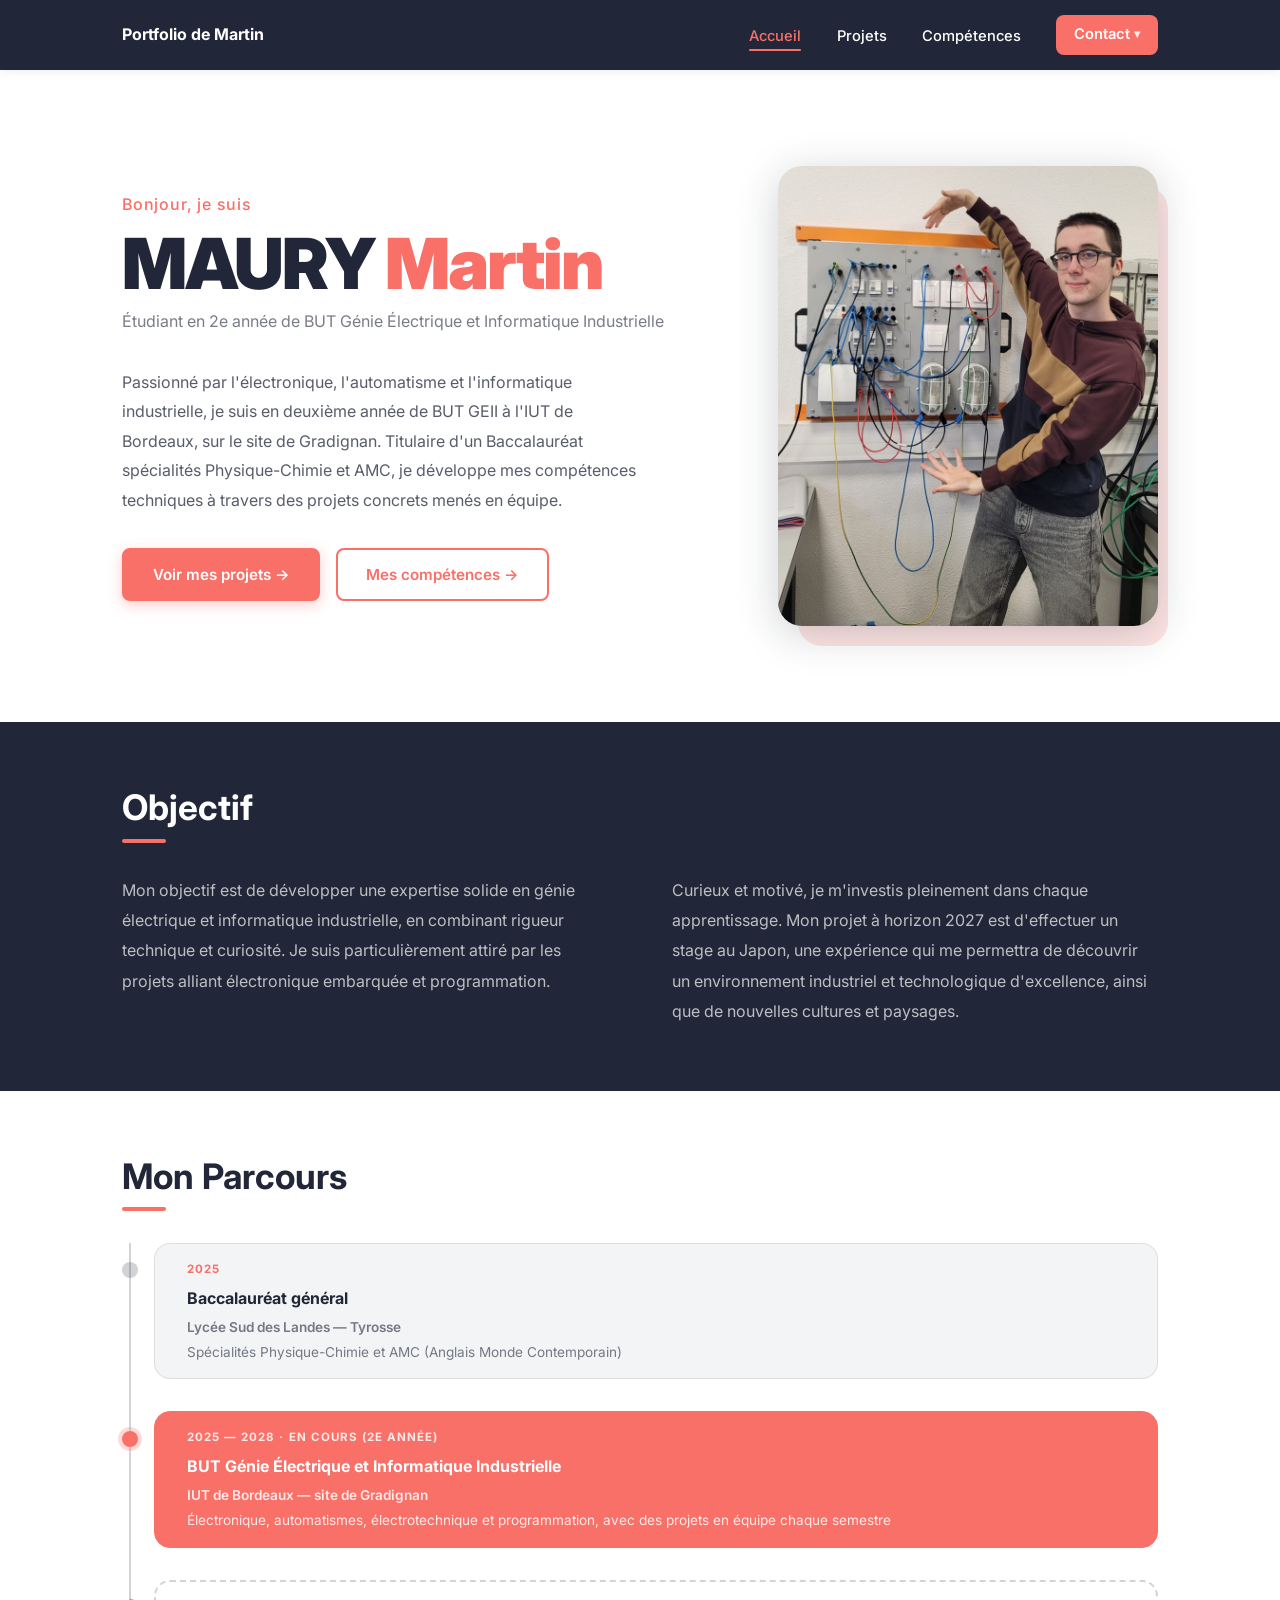
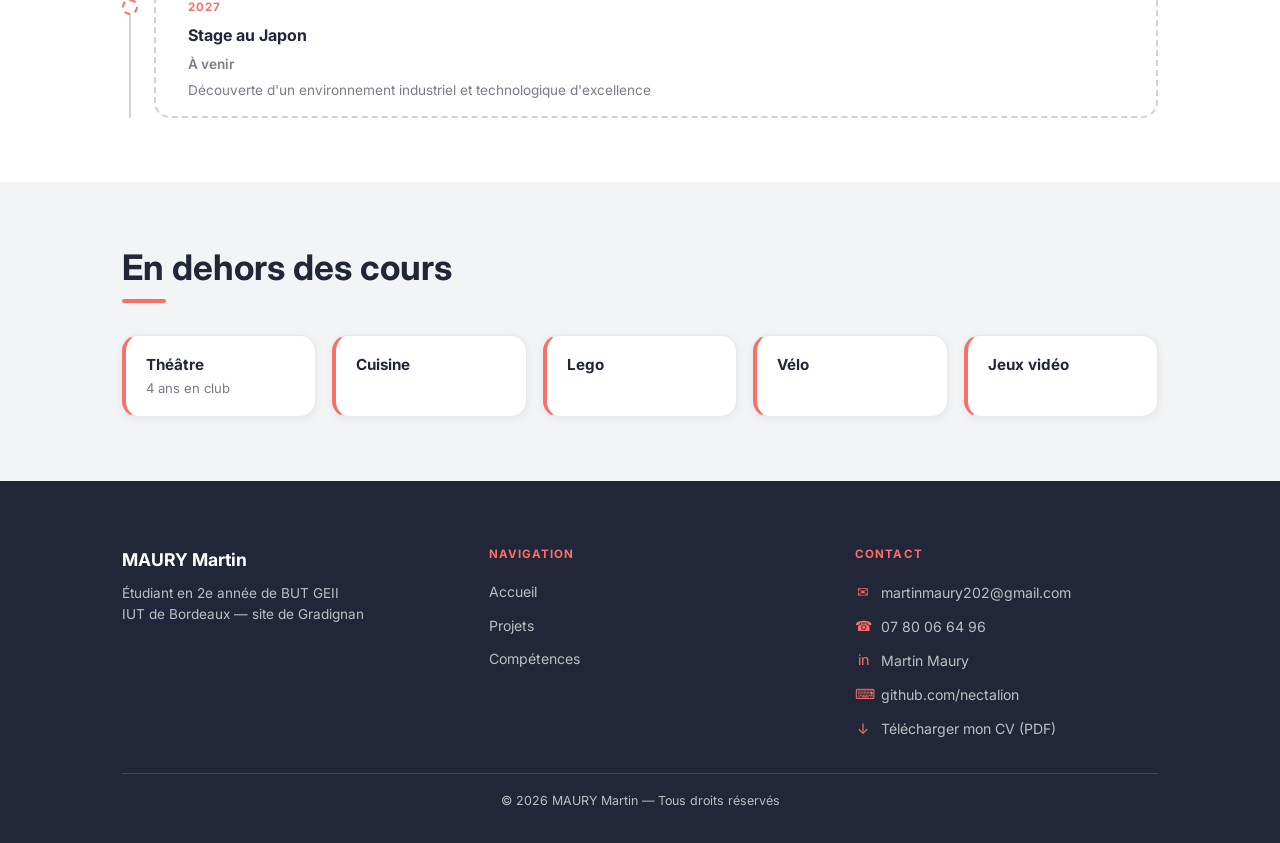
==== commit da9ce3a3: "Mise à jour du contenu et uniformisation de la mise en page Contenu - Passage en 2e année de BUT GEI" ====
--- a/index.html
+++ b/index.html
@@ -1,87 +1,42 @@
-﻿<!DOCTYPE html>
+<!DOCTYPE html>
 <html lang="fr">
 <head>
-  <!-- ===================================================
-       Métadonnées de la page
-       =================================================== -->
   <meta charset="UTF-8" />
   <meta name="viewport" content="width=device-width, initial-scale=1.0" />
-
-  <!-- SEO : titre et description -->
   <title>MAURY Martin — Portfolio</title>
-  <meta name="description"
-        content="Portfolio de Martin MAURY, développeur web passionné. Découvrez mes projets, mes compétences et mes coordonnées." />
+  <meta name="description" content="Portfolio de Martin MAURY, étudiant en 2e année de BUT Génie Électrique et Informatique Industrielle (GEII) à l'IUT de Bordeaux. Projets en électronique, compétences et parcours." />
   <meta name="author" content="MAURY Martin" />
-
-  <!-- Feuille de styles principale (partagée sur toutes les pages) -->
   <link rel="stylesheet" href="style.css" />
 </head>
 <body class="corps-page">
 
   <!-- ===================================================
-       NAVIGATION PRINCIPALE
-       La navigation est identique sur toutes les pages.
-       Seul le lien de la page courante porte la classe "actif".
-       Sur cette page : "Accueil" est actif.
+       NAVIGATION PRINCIPALE (identique sur toutes les pages)
+       Le lien de la page courante porte la classe "actif".
        =================================================== -->
-  <nav class="navbar" role="navigation" aria-label="Navigation principale">
-
-    <!--
-      Checkbox invisible utilisée pour le menu hamburger mobile.
-      La technique CSS pur : quand la checkbox est cochée,
-      le sélecteur :checked permet d'afficher le menu.
-    -->
-    <input type="checkbox" id="nav-toggle" class="nav-checkbox" aria-hidden="true" />
-
+  <nav class="navbar" aria-label="Navigation principale">
+    <!-- Checkbox invisible : ouvre / ferme le menu mobile (CSS pur) -->
+    <input type="checkbox" id="nav-toggle" class="nav-checkbox" aria-hidden="true" tabindex="-1" />
     <div class="nav-conteneur">
 
-      <!-- Logo : nom du portfolio, lien vers l'accueil -->
-      <a href="index.html" class="nav-logo" aria-label="Retour à l'accueil">Portfolio de Martin</a>
-
-      <!-- Icône hamburger — visible uniquement sur mobile (voir style.css section 06 et 15) -->
+      <a href="index.html" class="nav-logo">Portfolio de Martin</a>
+
       <label for="nav-toggle" class="nav-hamburger" aria-label="Ouvrir ou fermer le menu">
         <span class="nav-hamburger__trait"></span>
         <span class="nav-hamburger__trait"></span>
         <span class="nav-hamburger__trait"></span>
       </label>
 
-      <!-- Menu de navigation -->
-      <ul class="nav-menu" id="main-nav" role="menubar">
-
-        <!-- Accueil — actif sur cette page -->
-        <li role="none">
-          <a href="index.html" class="nav-lien actif" role="menuitem" aria-current="page">Accueil</a>
-        </li>
-
-        <!-- Projets -->
-        <li role="none">
-          <a href="projects.html" class="nav-lien" role="menuitem">Projets</a>
-        </li>
-
-        <!-- Compétences -->
-        <li role="none">
-          <a href="competences.html" class="nav-lien" role="menuitem">Compétences</a>
-        </li>
-
-        <!--
-          Contact — pas de page dédiée.
-          Sur desktop : survol du bouton → panneau déroulant (CSS pur, pas de JS).
-          Sur mobile  : panneau affiché en statique dans le menu hamburger.
-          Voir style.css sections 05 et 15 pour les détails CSS.
-        -->
-        <li class="nav-contact" role="none">
-
-          <!-- Bouton déclencheur (cursor: default — pas de navigation) -->
-          <span class="nav-contact-btn" tabindex="0" role="button" aria-haspopup="true">
-            Contact
-          </span>
-
-          <!-- Panneau déroulant avec les coordonnées -->
-          <div class="panneau-contact" role="tooltip" aria-label="Informations de contact">
-
+      <ul class="nav-menu">
+        <li><a href="index.html" class="nav-lien actif" aria-current="page">Accueil</a></li>
+        <li><a href="projects.html" class="nav-lien">Projets</a></li>
+        <li><a href="competences.html" class="nav-lien">Compétences</a></li>
+
+        <!-- Contact : panneau déroulant au survol (desktop) / affiché à plat (mobile) -->
+        <li class="nav-contact">
+          <span class="nav-contact-btn" tabindex="0">Contact</span>
+          <div class="panneau-contact">
             <p class="panneau-contact__titre">Me contacter</p>
-
-            <!-- Email (placeholder) -->
             <div class="contact-ligne">
               <div class="contact-ligne__icone" aria-hidden="true">✉</div>
               <div class="contact-ligne__info">
@@ -89,7 +44,6 @@
                 <a href="mailto:martinmaury202@gmail.com" class="contact-ligne__valeur">martinmaury202@gmail.com</a>
               </div>
             </div>
-
             <div class="contact-ligne">
               <div class="contact-ligne__icone" aria-hidden="true">☎</div>
               <div class="contact-ligne__info">
@@ -97,15 +51,13 @@
                 <a href="tel:+33780066496" class="contact-ligne__valeur">07 80 06 64 96</a>
               </div>
             </div>
-
             <div class="contact-ligne">
               <div class="contact-ligne__icone" aria-hidden="true">in</div>
               <div class="contact-ligne__info">
                 <span class="contact-ligne__label">LinkedIn</span>
-                <a href="https://www.linkedin.com/in/martin-maury-9a10003b6/" class="contact-ligne__valeur" target="_blank" rel="noopener">linkedin.com/in/martin-maury-9a10003b6</a>
-              </div>
-            </div>
-
+                <a href="https://www.linkedin.com/in/martin-maury-9a10003b6/" class="contact-ligne__valeur" target="_blank" rel="noopener">Martin Maury</a>
+              </div>
+            </div>
             <div class="contact-ligne">
               <div class="contact-ligne__icone" aria-hidden="true">⌨</div>
               <div class="contact-ligne__info">
@@ -113,7 +65,6 @@
                 <a href="https://github.com/nectalion" class="contact-ligne__valeur" target="_blank" rel="noopener">github.com/nectalion</a>
               </div>
             </div>
-
             <div class="contact-ligne">
               <div class="contact-ligne__icone" aria-hidden="true">↓</div>
               <div class="contact-ligne__info">
@@ -121,38 +72,28 @@
                 <a href="cv-martin-maury.pdf" class="contact-ligne__valeur" download>Télécharger mon CV (PDF)</a>
               </div>
             </div>
-
-          </div><!-- /panneau-contact -->
-        </li><!-- /Contact -->
-
-      </ul><!-- /nav-menu -->
-    </div><!-- /nav-conteneur -->
-  </nav><!-- /navbar -->
-
-
-  <!-- ===================================================
-       CONTENU PRINCIPAL DE LA PAGE ACCUEIL
-       =================================================== -->
+          </div>
+        </li>
+      </ul>
+    </div>
+  </nav>
+
   <main id="contenu-principal">
 
-    <!-- =================================================
-         1. SECTION HÉROS — épurée
-         ================================================= -->
+    <!-- ================= HÉROS ================= -->
     <section class="hero" aria-labelledby="hero-titre">
       <div class="conteneur">
         <div class="hero__grille">
 
           <div class="hero__texte">
             <p class="hero__accroche">Bonjour, je suis</p>
-            <h1 class="hero__nom" id="hero-titre">
-              MAURY <span class="hero__prenom">Martin</span>
-            </h1>
-            <p class="hero__role">Étudiant en BUT Génie Électrique et Informatique Industrielle</p>
+            <h1 class="hero__nom" id="hero-titre">MAURY <span class="hero__prenom">Martin</span></h1>
+            <p class="hero__role">Étudiant en 2e année de BUT Génie Électrique et Informatique Industrielle</p>
             <p class="hero__intro">
               Passionné par l'électronique, l'automatisme et l'informatique industrielle,
-              je suis actuellement en première année de BUT GEII à l'IUT de Gradignan.
-              Titulaire d'un Baccalauréat avec les spécialités Physique et AMC, je cherche
-              à approfondir mes compétences techniques dans un environnement stimulant.
+              je suis en deuxième année de BUT GEII à l'IUT de Bordeaux, sur le site de Gradignan.
+              Titulaire d'un Baccalauréat spécialités Physique-Chimie et AMC, je développe mes
+              compétences techniques à travers des projets concrets menés en équipe.
             </p>
             <div class="hero__cta">
               <a href="projects.html" class="btn btn--accent">Voir mes projets →</a>
@@ -161,24 +102,17 @@
           </div>
 
           <div class="hero__photo-zone">
-            <img
-              src="images/profile.png"
-              alt="Photo de profil de Martin MAURY"
-              class="hero__photo"
-              width="380"
-              height="460"
-            />
-          </div>
-
-        </div>
-      </div>
-    </section><!-- /hero -->
-
-
-    <!-- =================================================
-         2. SECTION OBJECTIF — pleine largeur, fond sombre
-         ================================================= -->
-    <section class="objectif" aria-labelledby="titre-objectif">
+            <img src="images/profil.jpg" alt="Martin MAURY devant un banc de câblage électrique à l'IUT"
+                 class="hero__photo" width="800" height="970" />
+          </div>
+
+        </div>
+      </div>
+    </section>
+
+
+    <!-- ================= OBJECTIF ================= -->
+    <section class="section section--sombre" aria-labelledby="titre-objectif">
       <div class="conteneur">
         <h2 class="titre-section titre-section--blanc" id="titre-objectif">Objectif</h2>
         <div class="objectif__grille">
@@ -196,45 +130,37 @@
           </p>
         </div>
       </div>
-    </section><!-- /objectif -->
-
-
-
-
-    <!-- =================================================
-         FRISE CHRONOLOGIQUE — PARCOURS SCOLAIRE
-         ================================================= -->
-    <section class="frise" aria-labelledby="titre-frise">
-      <div class="conteneur">
-
-        <h2 class="titre-section frise__titre" id="titre-frise">Mon Parcours</h2>
-
-        <div class="frise__ligne">
-
-          <!-- Étape 1 : Bac -->
+    </section>
+
+
+    <!-- ================= PARCOURS ================= -->
+    <section class="section" aria-labelledby="titre-parcours">
+      <div class="conteneur">
+        <h2 class="titre-section" id="titre-parcours">Mon Parcours</h2>
+
+        <div class="frise">
+
           <div class="frise__etape">
             <div class="frise__point"></div>
             <div class="frise__carte">
               <span class="frise__annee">2025</span>
-              <h3 class="frise__nom">Baccalauréat</h3>
-              <p class="frise__lieu">Lycée Tyrosse Sud des Landes</p>
-              <p class="frise__detail">Spécialités Physique-Chimie et AMC</p>
-            </div>
-          </div>
-
-          <!-- Étape 2 : BUT GEII -->
+              <h3 class="frise__nom">Baccalauréat général</h3>
+              <p class="frise__lieu">Lycée Sud des Landes — Tyrosse</p>
+              <p class="frise__detail">Spécialités Physique-Chimie et AMC (Anglais Monde Contemporain)</p>
+            </div>
+          </div>
+
           <div class="frise__etape">
             <div class="frise__point frise__point--actif"></div>
             <div class="frise__carte frise__carte--actif">
-              <span class="frise__annee">2025 — 2028</span>
+              <span class="frise__annee">2025 — 2028 · En cours (2e année)</span>
               <h3 class="frise__nom">BUT Génie Électrique et Informatique Industrielle</h3>
-              <p class="frise__lieu">IUT de Gradignan</p>
-              <p class="frise__detail">Formation en électronique, automatismes et programmation industrielle</p>
-            </div>
-          </div>
-
-          <!-- Étape 3 : Stage Japon -->
-          <div class="frise__etape frise__etape--futur">
+              <p class="frise__lieu">IUT de Bordeaux — site de Gradignan</p>
+              <p class="frise__detail">Électronique, automatismes, électrotechnique et programmation, avec des projets en équipe chaque semestre</p>
+            </div>
+          </div>
+
+          <div class="frise__etape">
             <div class="frise__point frise__point--futur"></div>
             <div class="frise__carte frise__carte--futur">
               <span class="frise__annee">2027</span>
@@ -244,23 +170,50 @@
             </div>
           </div>
 
-        </div><!-- /frise__ligne -->
-      </div><!-- /conteneur -->
-    </section><!-- /frise -->
-
-  </main><!-- /contenu-principal -->
-
-  <footer class="footer" role="contentinfo">
+        </div>
+      </div>
+    </section>
+
+
+    <!-- ================= LOISIRS ================= -->
+    <section class="section section--teinte" aria-labelledby="titre-loisirs">
+      <div class="conteneur">
+        <h2 class="titre-section" id="titre-loisirs">En dehors des cours</h2>
+        <div class="loisirs">
+          <div class="loisir">
+            <p class="loisir__nom">Théâtre</p>
+            <p class="loisir__detail">4 ans en club</p>
+          </div>
+          <div class="loisir">
+            <p class="loisir__nom">Cuisine</p>
+          </div>
+          <div class="loisir">
+            <p class="loisir__nom">Lego</p>
+          </div>
+          <div class="loisir">
+            <p class="loisir__nom">Vélo</p>
+          </div>
+          <div class="loisir">
+            <p class="loisir__nom">Jeux vidéo</p>
+          </div>
+        </div>
+      </div>
+    </section>
+
+  </main>
+
+  <!-- ===================================================
+       PIED DE PAGE (identique sur toutes les pages)
+       =================================================== -->
+  <footer class="footer">
     <div class="conteneur">
       <div class="footer__grille">
 
-        <!-- Colonne 1 : identité -->
         <div>
           <span class="footer__logo">MAURY Martin</span>
-          <p class="footer__tagline">Étudiant en BUT GEII<br>IUT de Gradignan</p>
-        </div>
-
-        <!-- Colonne 2 : navigation -->
+          <p class="footer__tagline">Étudiant en 2e année de BUT GEII<br>IUT de Bordeaux — site de Gradignan</p>
+        </div>
+
         <div>
           <p class="footer__bloc-titre">Navigation</p>
           <nav class="footer__nav" aria-label="Navigation pied de page">
@@ -270,34 +223,36 @@
           </nav>
         </div>
 
-        <!-- Colonne 3 : contact -->
         <div>
           <p class="footer__bloc-titre">Contact</p>
           <div class="footer__contact">
             <div class="footer__contact-ligne">
-              <span class="footer__contact-icone">✉</span>
+              <span class="footer__contact-icone" aria-hidden="true">✉</span>
               <a href="mailto:martinmaury202@gmail.com" class="footer__contact-lien">martinmaury202@gmail.com</a>
             </div>
             <div class="footer__contact-ligne">
-              <span class="footer__contact-icone">☎</span>
+              <span class="footer__contact-icone" aria-hidden="true">☎</span>
               <a href="tel:+33780066496" class="footer__contact-lien">07 80 06 64 96</a>
             </div>
             <div class="footer__contact-ligne">
-              <span class="footer__contact-icone">in</span>
-              <a href="https://www.linkedin.com/in/martin-maury-9a10003b6/" class="footer__contact-lien" target="_blank" rel="noopener">linkedin.com/in/martin-maury-9a10003b6</a>
-            </div>
-            <div class="footer__contact-ligne">
-              <span class="footer__contact-icone">⌨</span>
+              <span class="footer__contact-icone" aria-hidden="true">in</span>
+              <a href="https://www.linkedin.com/in/martin-maury-9a10003b6/" class="footer__contact-lien" target="_blank" rel="noopener">Martin Maury</a>
+            </div>
+            <div class="footer__contact-ligne">
+              <span class="footer__contact-icone" aria-hidden="true">⌨</span>
               <a href="https://github.com/nectalion" class="footer__contact-lien" target="_blank" rel="noopener">github.com/nectalion</a>
             </div>
-          </div>
-        </div>
-
-      </div>
-      <p class="footer__copyright">© 2025 MAURY Martin — Tous droits réservés</p>
+            <div class="footer__contact-ligne">
+              <span class="footer__contact-icone" aria-hidden="true">↓</span>
+              <a href="cv-martin-maury.pdf" class="footer__contact-lien" download>Télécharger mon CV (PDF)</a>
+            </div>
+          </div>
+        </div>
+
+      </div>
+      <p class="footer__copyright">© 2026 MAURY Martin — Tous droits réservés</p>
     </div>
   </footer>
 
 </body>
 </html>
-
--- a/style.css
+++ b/style.css
@@ -1,93 +1,92 @@
 /* ============================================================
    PORTFOLIO — MAURY Martin
-   style.css — Feuille de styles principale
-
-   Auteur  : MAURY Martin
+   style.css — Feuille de styles commune à toutes les pages
+
    Palette : #FFFFFF (blanc) | #212738 (bleu nuit) | #F97068 (corail)
 
    Table des matières
    ------------------
-   01. Importation de la police Google Fonts
-   02. Variables CSS (design tokens)
+   01. Police
+   02. Variables (design tokens)
    03. Reset et styles de base
-   04. Typographie et utilitaires (titres, boutons)
-   05. Navigation principale (barre + panneau Contact)
-   06. Menu hamburger — mobile, CSS pur (technique checkbox)
+   04. Utilitaires : titres, boutons, badges
+   05. Navigation principale + panneau Contact
+   06. Menu hamburger (mobile, CSS pur)
    07. Mise en page générale (conteneur, sections, en-têtes)
-   08. Page Accueil — Héros (intro + photo)
-   09. Page Accueil — Section Objectif (texte + aperçu compétences)
-   10. Page Projets  — Grille de cartes
-   11. Pages Détail Projet
-   12. Page Compétences — Barres de progression CSS
-   13. Animations CSS (@keyframes)
-   14. Responsive tablette (max-width: 900px)
-   15. Responsive mobile   (max-width: 700px)
-   ============================================================ */
-
-
-/* ============================================================
-   01. IMPORTATION DE LA POLICE
-   Inter — sans-serif moderne, lisible, professionnelle
-   ============================================================ */
-@import url('https://fonts.googleapis.com/css2?family=Inter:ital,wght@0,300;0,400;0,500;0,600;0,700;0,900;1,400&display=swap');
-
-
-/* ============================================================
-   02. VARIABLES CSS (design tokens)
-   Toutes les valeurs réutilisables centralisées ici.
+   08. Accueil — Héros
+   09. Accueil — Objectif
+   10. Accueil — Parcours (frise)
+   11. Accueil — Loisirs
+   12. Projets — Grille de cartes
+   13. Détail projet
+   14. Compétences
+   15. Pied de page
+   16. Animations
+   17. Responsive tablette (max-width: 900px)
+   18. Responsive mobile   (max-width: 700px)
+   ============================================================ */
+
+
+/* ============================================================
+   01. POLICE
+   ============================================================ */
+@import url('https://fonts.googleapis.com/css2?family=Inter:wght@300;400;500;600;700;800;900&display=swap');
+
+
+/* ============================================================
+   02. VARIABLES
    ============================================================ */
 :root {
-
-  /* --- Palette (les 3 seules couleurs autorisées) --- */
+  /* Palette (3 couleurs) */
   --blanc  : #FFFFFF;
   --sombre : #212738;
   --accent : #F97068;
 
-  /* Dérivées par transparence uniquement (pas de nouvelles teintes) */
-  --sombre-05  : rgba(33, 39, 56, 0.05);
-  --sombre-10  : rgba(33, 39, 56, 0.10);
-  --sombre-20  : rgba(33, 39, 56, 0.20);
-  --accent-pale: rgba(249, 112, 104, 0.12);
-  --blanc-70   : rgba(255, 255, 255, 0.70);
-  --blanc-15   : rgba(255, 255, 255, 0.15);
-
-  /* --- Typographie --- */
-  --police : 'Inter', -apple-system, BlinkMacSystemFont, sans-serif;
-
-  /* --- Espacements --- */
-  --esp-xs : 0.5rem;    /*  8px */
-  --esp-sm : 1rem;      /* 16px */
-  --esp-md : 2rem;      /* 32px */
-  --esp-lg : 4rem;      /* 64px */
-  --esp-xl : 6rem;      /* 96px */
-
-  /* --- Transitions --- */
+  /* Dérivées par transparence uniquement */
+  --sombre-05   : rgba(33, 39, 56, 0.05);
+  --sombre-10   : rgba(33, 39, 56, 0.10);
+  --sombre-20   : rgba(33, 39, 56, 0.20);
+  --sombre-60   : rgba(33, 39, 56, 0.60);
+  --sombre-75   : rgba(33, 39, 56, 0.75);
+  --accent-pale : rgba(249, 112, 104, 0.12);
+  --blanc-70    : rgba(255, 255, 255, 0.70);
+  --blanc-15    : rgba(255, 255, 255, 0.15);
+
+  /* Typographie */
+  --police : 'Inter', -apple-system, BlinkMacSystemFont, 'Segoe UI', sans-serif;
+
+  /* Espacements */
+  --esp-xs : 0.5rem;   /*  8px */
+  --esp-sm : 1rem;     /* 16px */
+  --esp-md : 2rem;     /* 32px */
+  --esp-lg : 4rem;     /* 64px */
+  --esp-xl : 6rem;     /* 96px */
+
+  /* Transitions */
   --t-vite  : 0.20s ease;
   --t-norm  : 0.35s ease;
   --t-lente : 0.60s ease;
 
-  /* --- Ombres portées --- */
+  /* Ombres */
   --ombre-xs : 0 2px  8px rgba(33, 39, 56, 0.07);
   --ombre-sm : 0 4px 20px rgba(33, 39, 56, 0.12);
   --ombre-lg : 0 8px 40px rgba(33, 39, 56, 0.22);
 
-  /* --- Rayons de bordure --- */
+  /* Rayons */
   --rayon    :  8px;
   --rayon-lg : 16px;
   --rayon-xl : 24px;
 
-  /* --- Mise en page --- */
-  --largeur-max : 1100px;   /* Largeur maximale du contenu centré */
-  --hauteur-nav :   70px;   /* Hauteur de la barre de navigation fixe */
+  /* Mise en page */
+  --largeur-max   : 1100px;
+  --largeur-texte : 760px;   /* Largeur confortable pour les longs textes */
+  --hauteur-nav   : 70px;
 }
 
 
 /* ============================================================
    03. RESET ET STYLES DE BASE
-   Suppression des marges/paddings par défaut,
-   cohérence du box-model sur tous les navigateurs.
-   ============================================================ */
-
+   ============================================================ */
 *, *::before, *::after {
   margin: 0;
   padding: 0;
@@ -96,7 +95,7 @@
 
 html {
   font-size: 16px;
-  scroll-behavior: smooth;    /* Défilement fluide pour les ancres internes */
+  scroll-behavior: smooth;
 }
 
 body {
@@ -104,8 +103,8 @@
   background-color: var(--blanc);
   color: var(--sombre);
   line-height: 1.7;
-  -webkit-font-smoothing: antialiased;    /* Lissage sub-pixel (navigateurs webkit) */
-  -moz-osx-font-smoothing: grayscale;    /* Lissage sub-pixel (Firefox sur macOS) */
+  -webkit-font-smoothing: antialiased;
+  -moz-osx-font-smoothing: grayscale;
   min-height: 100vh;
   display: flex;
   flex-direction: column;
@@ -114,7 +113,7 @@
 main { flex: 1; }
 
 img {
-  display: block;     /* Supprime l'espace "inline" sous les images */
+  display: block;
   max-width: 100%;
   height: auto;
 }
@@ -124,24 +123,30 @@
   color: inherit;
 }
 
-ul, ol {
-  list-style: none;
-}
-
-
-/* ============================================================
-   04. TYPOGRAPHIE ET UTILITAIRES
-   ============================================================ */
-
-/* --- Titre de section (avec trait corail dessous) --- */
+ul, ol { list-style: none; }
+
+/* Contour de focus visible pour la navigation au clavier */
+:focus-visible {
+  outline: 2px solid var(--accent);
+  outline-offset: 3px;
+  border-radius: 4px;
+}
+
+
+/* ============================================================
+   04. UTILITAIRES : TITRES, BOUTONS, BADGES
+   ============================================================ */
+
+/* Titre de section (h1 des pages internes, h2 des sections) */
 .titre-section {
-  font-size: clamp(1.7rem, 3vw, 2.2rem);   /* Taille fluide selon la largeur d'écran */
+  font-size: clamp(1.7rem, 3vw, 2.2rem);
   font-weight: 700;
   color: var(--sombre);
   line-height: 1.2;
-}
-
-/* Trait décoratif corail affiché sous chaque titre de section */
+  margin-bottom: var(--esp-md);
+}
+
+/* Trait décoratif corail sous chaque titre */
 .titre-section::after {
   content: '';
   display: block;
@@ -152,107 +157,190 @@
   margin-top: 0.65rem;
 }
 
-/* Variante blanche — utilisée sur les sections à fond sombre */
 .titre-section--blanc { color: var(--blanc); }
 
-/* --- Bouton principal (fond corail) --- */
+/* Petit sur-titre en capitales corail (ex. « Électronique · 1re année ») */
+.sur-titre {
+  font-size: 0.78rem;
+  font-weight: 700;
+  color: var(--accent);
+  text-transform: uppercase;
+  letter-spacing: 0.08em;
+  margin-bottom: 0.5rem;
+}
+
+/* --- Boutons --- */
 .btn {
-  display: inline-block;
+  display: inline-flex;
+  align-items: center;
+  gap: 0.5rem;
   font-family: var(--police);
   font-size: 0.95rem;
   font-weight: 600;
-  padding: 0.82rem 1.9rem;
+  padding: 0.75rem 1.8rem;
   border-radius: var(--rayon);
+  border: 2px solid transparent;
   cursor: pointer;
-  border: none;
   transition: background-color var(--t-vite),
-              transform       var(--t-vite),
-              box-shadow      var(--t-vite);
+              color            var(--t-vite),
+              transform        var(--t-vite),
+              box-shadow       var(--t-vite);
 }
 
 .btn--accent {
   background-color: var(--accent);
+  border-color: var(--accent);
   color: var(--blanc);
   box-shadow: 0 4px 14px rgba(249, 112, 104, 0.35);
 }
 
 .btn--accent:hover {
   background-color: var(--sombre);
+  border-color: var(--sombre);
   transform: translateY(-2px);
   box-shadow: 0 6px 20px rgba(33, 39, 56, 0.25);
 }
 
-/* --- Bouton retour (lien avec flèche) --- */
-.btn--retour {
+.btn--outline {
+  background-color: transparent;
+  color: var(--accent);
+  border-color: var(--accent);
+}
+
+.btn--outline:hover {
+  background-color: var(--accent);
+  color: var(--blanc);
+  transform: translateY(-2px);
+}
+
+/* Lien discret avec flèche (« ← Retour aux projets ») */
+.lien-retour {
   display: inline-flex;
   align-items: center;
   gap: 0.5rem;
   font-size: 0.88rem;
   font-weight: 500;
+  color: var(--sombre-60);
+  margin-bottom: var(--esp-md);
+  transition: color var(--t-vite), gap var(--t-vite);
+}
+
+.lien-retour:hover {
   color: var(--sombre);
-  opacity: 0.6;
-  margin-bottom: var(--esp-md);
-  transition: opacity var(--t-vite), gap var(--t-vite);
-}
-
-.btn--retour:hover {
-  opacity: 1;
-  gap: 0.75rem;    /* La flèche "avance" légèrement au survol */
+  gap: 0.75rem;
+}
+
+/* Lien texte corail avec flèche (« Voir le projet → ») */
+.lien-fleche {
+  display: inline-flex;
+  align-items: center;
+  gap: 0.4rem;
+  font-size: 0.88rem;
+  font-weight: 600;
+  color: var(--accent);
+  transition: gap var(--t-vite);
+}
+
+.lien-fleche:hover { gap: 0.7rem; }
+
+/* --- Badges --- */
+
+/* Étiquette de catégorie (pilule corail pâle) */
+.tag {
+  display: inline-block;
+  font-size: 0.72rem;
+  font-weight: 700;
+  text-transform: uppercase;
+  letter-spacing: 0.06em;
+  color: var(--accent);
+  background-color: var(--accent-pale);
+  padding: 0.25rem 0.75rem;
+  border-radius: 20px;
+}
+
+/* Badge technique (pilule sombre : composants, logiciels) */
+.tech-badges {
+  display: flex;
+  flex-wrap: wrap;
+  gap: 0.5rem;
+}
+
+.tech-badge {
+  background-color: var(--sombre);
+  color: var(--blanc);
+  font-size: 0.8rem;
+  font-weight: 600;
+  padding: 0.35rem 1rem;
+  border-radius: 20px;
+  letter-spacing: 0.02em;
+}
+
+/* Badge de statut « En cours » */
+.statut {
+  display: inline-flex;
+  align-items: center;
+  gap: 0.4rem;
+  font-size: 0.72rem;
+  font-weight: 700;
+  text-transform: uppercase;
+  letter-spacing: 0.06em;
+  color: var(--blanc);
+  background-color: var(--accent);
+  padding: 0.3rem 0.8rem;
+  border-radius: 20px;
+}
+
+.statut::before {
+  content: '';
+  width: 7px;
+  height: 7px;
+  border-radius: 50%;
+  background-color: var(--blanc);
+  animation: pulser 1.6s ease-in-out infinite;
 }
 
 
 /* ============================================================
    05. NAVIGATION PRINCIPALE
-   Barre fixe en haut de toutes les pages.
-   Fond blanc (#FFFFFF) comme demandé.
-   ============================================================ */
-
+   ============================================================ */
 .navbar {
   position: fixed;
   top: 0;
   left: 0;
   right: 0;
   height: var(--hauteur-nav);
-  background-color: var(--sombre);            /* Fond bleu nuit */
-  border-bottom: 1px solid var(--sombre-10);
+  background-color: var(--sombre);
   box-shadow: var(--ombre-xs);
   z-index: 1000;
-  overflow: visible;    /* Nécessaire pour que le menu mobile dépasse la navbar */
-}
-
-/* Conteneur interne : logo à gauche, menu à droite */
+}
+
 .nav-conteneur {
   max-width: var(--largeur-max);
+  height: 100%;
   margin: 0 auto;
   padding: 0 var(--esp-md);
-  height: var(--hauteur-nav);
   display: flex;
   align-items: center;
   justify-content: space-between;
-  position: relative;    /* Référence de positionnement pour le menu mobile */
-}
-
-/* Logo ("Portfolio de Martin") */
+  position: relative;
+}
+
 .nav-logo {
-  font-size: 1rem;          /* Réduit pour que le texte long tienne dans la navbar */
+  font-size: 1rem;
   font-weight: 700;
   color: var(--blanc);
-  letter-spacing: 0px;      /* Pas de letter-spacing négatif avec du texte long */
-  white-space: nowrap;      /* Empêche le retour à la ligne */
+  white-space: nowrap;
   transition: color var(--t-vite);
-  z-index: 2;    /* Au-dessus du menu mobile */
 }
 
 .nav-logo:hover { color: var(--accent); }
 
-/* Liste des liens */
 .nav-menu {
   display: flex;
   align-items: center;
   gap: 2.2rem;
 }
 
-/* Lien standard */
 .nav-lien {
   font-size: 0.92rem;
   font-weight: 500;
@@ -262,7 +350,7 @@
   transition: color var(--t-vite);
 }
 
-/* Soulignement animé : se déploie de gauche à droite au survol */
+/* Soulignement animé */
 .nav-lien::after {
   content: '';
   position: absolute;
@@ -279,15 +367,11 @@
 .nav-lien.actif { color: var(--accent); }
 
 .nav-lien:hover::after,
-.nav-lien.actif::after { width: 100%; }  /* Soulignement complet */
-
-
-/* --- Élément Contact avec panneau déroulant (CSS pur, sans JS) --- */
-
-/* Conteneur positionné pour ancrer le panneau déroulant */
+.nav-lien.actif::after { width: 100%; }
+
+/* --- Contact : panneau déroulant au survol / focus (CSS pur) --- */
 .nav-contact { position: relative; }
 
-/* Bouton déclencheur "Contact" — badge corail */
 .nav-contact-btn {
   display: inline-flex;
   align-items: center;
@@ -298,12 +382,11 @@
   background-color: var(--accent);
   padding: 0.45rem 1.1rem;
   border-radius: var(--rayon);
-  cursor: default;        /* Pas de navigation : juste un déclencheur de survol */
+  cursor: default;
   user-select: none;
   transition: background-color var(--t-vite);
 }
 
-/* Flèche indicatrice générée en CSS (pas de HTML supplémentaire) */
 .nav-contact-btn::after {
   content: '▾';
   font-size: 0.72rem;
@@ -311,37 +394,46 @@
   transition: transform var(--t-norm);
 }
 
-/* Au survol : fond sombre + rotation de la flèche */
-.nav-contact:hover .nav-contact-btn { background-color: var(--sombre); }
-.nav-contact:hover .nav-contact-btn::after { transform: rotate(180deg); }
-
-/* Panneau déroulant — invisible par défaut */
+.nav-contact:hover .nav-contact-btn,
+.nav-contact:focus-within .nav-contact-btn { background-color: var(--blanc-15); }
+
+.nav-contact:hover .nav-contact-btn::after,
+.nav-contact:focus-within .nav-contact-btn::after { transform: rotate(180deg); }
+
 .panneau-contact {
   position: absolute;
   top: 100%;
   right: 0;
-  width: 295px;
+  width: 300px;
+  margin-top: 14px;
   background-color: var(--sombre);
   border-radius: var(--rayon-lg);
+  border-top: 3px solid var(--accent);
   padding: var(--esp-sm) var(--esp-md);
-  padding-top: calc(var(--esp-sm) + 14px);  /* compense la suppression du gap */
   box-shadow: var(--ombre-lg);
-  border-top: 3px solid var(--accent);
-
   opacity: 0;
   transform: translateY(-10px);
   pointer-events: none;
   transition: opacity var(--t-norm), transform var(--t-norm);
 }
 
-/* Affichage au survol de l'élément .nav-contact */
-.nav-contact:hover .panneau-contact {
+/* Zone invisible qui « relie » le bouton au panneau (le survol ne se perd pas) */
+.panneau-contact::before {
+  content: '';
+  position: absolute;
+  left: 0;
+  right: 0;
+  top: -17px;
+  height: 17px;
+}
+
+.nav-contact:hover .panneau-contact,
+.nav-contact:focus-within .panneau-contact {
   opacity: 1;
   transform: translateY(0);
   pointer-events: auto;
 }
 
-/* Titre du panneau */
 .panneau-contact__titre {
   font-size: 0.72rem;
   font-weight: 700;
@@ -353,19 +445,16 @@
   margin-bottom: 0.5rem;
 }
 
-/* Ligne de contact individuelle */
 .contact-ligne {
   display: flex;
   align-items: center;
   gap: 0.85rem;
   padding: 0.6rem 0;
   border-bottom: 1px solid var(--blanc-15);
-  transition: background-color var(--t-vite);
 }
 
 .contact-ligne:last-child { border-bottom: none; }
 
-/* Icône ronde */
 .contact-ligne__icone {
   width: 34px;
   height: 34px;
@@ -376,16 +465,15 @@
   align-items: center;
   justify-content: center;
   font-size: 0.9rem;
+  font-weight: 700;
   color: var(--accent);
-  font-weight: 700;
-  font-style: normal;
-}
-
-/* Informations textuelles */
+}
+
 .contact-ligne__info {
   display: flex;
   flex-direction: column;
   gap: 0.1rem;
+  min-width: 0;
 }
 
 .contact-ligne__label {
@@ -400,6 +488,7 @@
   font-size: 0.83rem;
   color: var(--blanc-70);
   line-height: 1.3;
+  overflow-wrap: anywhere;
   transition: color var(--t-vite);
 }
 
@@ -407,13 +496,8 @@
 
 
 /* ============================================================
-   06. MENU HAMBURGER — MOBILE (CSS pur)
-   Technique : checkbox invisible + label cliquable.
-   L'activation de la checkbox permet d'afficher/masquer
-   le menu via le sélecteur CSS :checked.
-   ============================================================ */
-
-/* La checkbox de contrôle est toujours invisible à l'utilisateur */
+   06. MENU HAMBURGER (mobile, CSS pur — technique checkbox)
+   ============================================================ */
 .nav-checkbox {
   position: absolute;
   opacity: 0;
@@ -422,148 +506,131 @@
   pointer-events: none;
 }
 
-/* Icône hamburger (3 traits) — masquée sur desktop */
 .nav-hamburger {
-  display: none;               /* Affiché uniquement sur mobile via media query */
+  display: none;
   flex-direction: column;
   justify-content: center;
   gap: 5px;
   cursor: pointer;
   padding: 6px;
-  z-index: 2;
-}
-
-/* Chaque trait horizontal du hamburger */
+}
+
 .nav-hamburger__trait {
   display: block;
   width: 24px;
   height: 2px;
   background-color: var(--blanc);
   border-radius: 1px;
+  transform-origin: center;
   transition: transform var(--t-norm), opacity var(--t-vite);
-  transform-origin: center;
-}
-
-/*
-   Animation de transformation en croix (×) quand le menu est ouvert.
-   Sélecteur : checkbox cochée → (+) conteneur → (espace) hamburger → trait nth-child
-*/
-.nav-checkbox:checked + .nav-conteneur .nav-hamburger__trait:nth-child(1) {
-  transform: translateY(7px) rotate(45deg);
-}
-.nav-checkbox:checked + .nav-conteneur .nav-hamburger__trait:nth-child(2) {
-  opacity: 0;
-  transform: scaleX(0);
-}
-.nav-checkbox:checked + .nav-conteneur .nav-hamburger__trait:nth-child(3) {
-  transform: translateY(-7px) rotate(-45deg);
-}
+}
+
+/* Transformation en croix quand le menu est ouvert */
+.nav-checkbox:checked + .nav-conteneur .nav-hamburger__trait:nth-child(1) { transform: translateY(7px) rotate(45deg); }
+.nav-checkbox:checked + .nav-conteneur .nav-hamburger__trait:nth-child(2) { opacity: 0; transform: scaleX(0); }
+.nav-checkbox:checked + .nav-conteneur .nav-hamburger__trait:nth-child(3) { transform: translateY(-7px) rotate(-45deg); }
 
 
 /* ============================================================
    07. MISE EN PAGE GÉNÉRALE
    ============================================================ */
 
-/* Compense la hauteur de la navbar fixe (évite que le contenu soit masqué) */
+/* Compense la hauteur de la navbar fixe */
 .corps-page { padding-top: var(--hauteur-nav); }
 
-/* Conteneur centré avec largeur maximale */
 .conteneur {
   max-width: var(--largeur-max);
   margin: 0 auto;
   padding: 0 var(--esp-md);
 }
 
-/* Section générique */
+/* Section standard (même rythme vertical partout) */
 .section { padding: var(--esp-lg) 0; }
 
-/* En-tête de page : titre + sous-titre, centrés */
+/* Variante sur fond sombre */
+.section--sombre { background-color: var(--sombre); }
+
+/* Variante sur fond légèrement teinté */
+.section--teinte { background-color: var(--sombre-05); }
+
+/* En-tête des pages internes (Projets, Compétences) */
 .en-tete-page {
   text-align: center;
-  padding: var(--esp-lg) 0 var(--esp-md);
-}
-
-/* Centre le trait décoratif sous le titre */
+  padding: var(--esp-lg) 0 0;
+}
+
+.en-tete-page .titre-section { margin-bottom: var(--esp-sm); }
+
 .en-tete-page .titre-section::after {
   margin-left: auto;
   margin-right: auto;
 }
 
-/* Sous-titre de l'en-tête de page */
 .en-tete-page__sous-titre {
   font-size: 1rem;
-  color: var(--sombre);
-  opacity: 0.60;
-  margin-top: var(--esp-sm);
-  max-width: 520px;
-  margin-left: auto;
-  margin-right: auto;
-}
-
-
-/* ============================================================
-   08. PAGE ACCUEIL — HÉROS
-   ============================================================ */
-
-/* Section héros : hauteur automatique (le contenu détermine la hauteur) */
+  color: var(--sombre-60);
+  max-width: 540px;
+  margin: 0 auto;
+}
+
+
+/* ============================================================
+   08. ACCUEIL — HÉROS
+   ============================================================ */
 .hero {
   padding: var(--esp-xl) 0;
-  overflow: hidden;     /* Évite le débordement horizontal du décor */
-}
-
-/* Grille deux colonnes : texte à gauche | photo à droite */
+  overflow: hidden;
+}
+
 .hero__grille {
   display: grid;
   grid-template-columns: 1fr 380px;
   gap: var(--esp-lg);
-  align-items: start;   /* Alignement en haut : la colonne gauche est maintenant plus longue */
-}
-
-/* Phrase d'accroche courte au-dessus du nom */
+  align-items: center;
+}
+
 .hero__accroche {
   font-size: 1rem;
   font-weight: 500;
   color: var(--accent);
+  letter-spacing: 0.05em;
   margin-bottom: 0.55rem;
-  letter-spacing: 0.05em;
-}
-
-/* Nom principal — élément le plus proéminent */
+}
+
 .hero__nom {
   font-size: clamp(2.8rem, 6vw, 4.4rem);
   font-weight: 900;
   line-height: 1.05;
+  letter-spacing: -2px;
   color: var(--sombre);
-  letter-spacing: -2px;
   margin-bottom: 0.5rem;
 }
 
-/* Prénom mis en valeur en corail */
 .hero__prenom { color: var(--accent); }
 
-/* Rôle / métier affiché sous le nom */
 .hero__role {
   font-size: 1rem;
-  font-weight: 400;
-  color: var(--sombre);
-  opacity: 0.55;
+  color: var(--sombre-60);
   margin-bottom: var(--esp-md);
 }
 
-/* Texte d'introduction */
 .hero__intro {
   font-size: 1rem;
   line-height: 1.85;
-  color: var(--sombre);
-  opacity: 0.72;
-  max-width: 500px;
-  margin-bottom: var(--esp-md);
-}
-
-/* Zone de la photo : position relative pour le décor */
+  color: var(--sombre-75);
+  max-width: 520px;
+}
+
+.hero__cta {
+  display: flex;
+  flex-wrap: wrap;
+  gap: 1rem;
+  margin-top: var(--esp-md);
+}
+
 .hero__photo-zone { position: relative; }
 
-/* Décoration géométrique corail derrière la photo */
+/* Décor corail derrière la photo */
 .hero__photo-zone::before {
   content: '';
   position: absolute;
@@ -574,13 +641,10 @@
   background-color: var(--accent);
   border-radius: var(--rayon-xl);
   opacity: 0.18;
-  z-index: 0;
-}
-
-/* Photo de profil */
+}
+
 .hero__photo {
   position: relative;
-  z-index: 1;               /* Au-dessus du décor */
   width: 100%;
   height: 460px;
   object-fit: cover;
@@ -589,620 +653,26 @@
 }
 
 
-/* Groupe de boutons CTA dans le héros */
-.hero__cta {
-  display: flex;
-  gap: 1rem;
-  flex-wrap: wrap;
-  margin-top: 1.5rem;
-}
-
-/* Bouton secondaire (contour corail) */
-.btn--outline {
-  background-color: transparent;
-  color: var(--accent);
-  border: 2px solid var(--accent);
-}
-
-.btn--outline:hover {
-  background-color: var(--accent);
-  color: var(--blanc);
-  transform: translateY(-2px);
-}
-
-/* Section objectif : 2 colonnes côte à côte */
+/* ============================================================
+   09. ACCUEIL — OBJECTIF
+   ============================================================ */
 .objectif__grille {
   display: grid;
   grid-template-columns: 1fr 1fr;
   gap: var(--esp-lg);
-  margin-top: var(--esp-md);
-  align-items: start;
-}
-
-.objectif__texte {
-  margin: 0;
-  padding-top: 0;
-}
-
-/* Aperçu compétences : 2 colonnes */
-.apercu__grille {
-  display: grid;
-  grid-template-columns: 1fr 1fr;
-  gap: var(--esp-lg);
-  margin-top: var(--esp-md);
-}
-
-.apercu__bloc-titre {
-  font-size: 0.74rem;
-  font-weight: 700;
-  text-transform: uppercase;
-  letter-spacing: 0.09em;
-  color: var(--accent);
-  margin-bottom: var(--esp-sm);
-}
-
-/* Variantes claires pour les barres sur fond blanc */
-.mini-comp__nom--sombre { color: var(--sombre); }
-
-.mini-comp__fond--clair {
-  background-color: var(--sombre-10);
-}
-
-/* Lien "voir compétences" sur fond blanc */
-.apercu__lien--sombre {
-  color: var(--accent);
-  margin-top: var(--esp-md);
-  display: inline-flex;
-  align-items: center;
-  gap: 0.4rem;
-  font-size: 0.88rem;
-  font-weight: 600;
-  transition: gap var(--t-vite);
-}
-
-.apercu__lien--sombre:hover { gap: 0.7rem; }
-
-@media (max-width: 900px) {
-  .objectif__grille  { grid-template-columns: 1fr; gap: var(--esp-md); }
-  .apercu__grille    { grid-template-columns: 1fr; gap: var(--esp-md); }
-}
-
-/* ============================================================
-   09. PAGE ACCUEIL — OBJECTIF EN CARTE (intégré dans le héros)
-   Carte sombre positionnée directement sous le texte d'intro.
-   ============================================================ */
-
-/* Carte principale : fond sombre, coins arrondis */
-.objectif-carte {
-  background-color: var(--sombre);
-  border-radius: var(--rayon-lg);
-  padding: var(--esp-md);
-  margin-top: var(--esp-md);
-  border-left: 4px solid var(--accent);   /* Trait corail à gauche comme repère visuel */
-}
-
-/* Titre de la carte */
-.objectif-carte__titre {
-  font-size: 1.3rem;
-  font-weight: 700;
-  color: var(--blanc);
-  margin-bottom: 0.5rem;
-  position: relative;
-}
-
-/* Trait décoratif corail sous le titre */
-.objectif-carte__titre::after {
-  content: '';
-  display: block;
-  width: 36px;
-  height: 3px;
-  background-color: var(--accent);
-  border-radius: 2px;
-  margin-top: 0.5rem;
-  margin-bottom: 0.75rem;
-}
-
-/* Paragraphes de texte dans la carte (fond sombre → texte clair) */
-.objectif-carte__texte {
-  font-size: 0.92rem;
-  line-height: 1.8;
-  color: var(--blanc-70);
-  margin-bottom: var(--esp-xs);
-}
-
-/* Dans la carte, le titre "APERÇU DES COMPÉTENCES" reste en accent */
-.objectif-carte .apercu__titre {
-  color: var(--accent);
-}
-
-/* ============================================================
-   10. PAGE ACCUEIL — SECTION OBJECTIF PLEINE LARGEUR (ancien style)
-   Conservé pour compatibilité si réutilisé.
-   ============================================================ */
-
-/* Fond sombre contrastant avec le héros blanc */
-.objectif {
-  background-color: var(--sombre);
-  padding: var(--esp-lg) 0;
-}
-
-/* Grille deux colonnes : texte | aperçu compétences */
-.objectif__grille {
-  display: grid;
-  grid-template-columns: 1fr 1fr;
-  gap: var(--esp-lg);
-  align-items: start;
-}
-
-/* Paragraphes de l'objectif professionnel */
+}
+
 .objectif__texte {
   font-size: 1rem;
   line-height: 1.9;
   color: var(--blanc-70);
 }
 
-.objectif__grille .objectif__texte { margin-top: 0; }
-
-/* Titre de l'aperçu de compétences */
-.apercu__titre {
-  font-size: 0.74rem;
-  font-weight: 700;
-  text-transform: uppercase;
-  letter-spacing: 0.09em;
-  color: var(--accent);
-  margin-bottom: var(--esp-sm);
-}
-
-/* Item de mini-compétence */
-.mini-comp { margin-bottom: 1.3rem; }
-
-.mini-comp__entete {
-  display: flex;
-  justify-content: space-between;
-  align-items: center;
-  margin-bottom: 0.45rem;
-}
-
-.mini-comp__nom {
-  font-size: 0.88rem;
-  font-weight: 500;
-  color: var(--blanc);
-}
-
-.mini-comp__pct {
-  font-size: 0.82rem;
-  font-weight: 700;
-  color: var(--accent);
-}
-
-/* Barre de fond (grise translucide) */
-.mini-comp__fond {
-  height: 6px;
-  background-color: var(--blanc-15);
-  border-radius: 3px;
-  overflow: hidden;
-}
-
-/*
-   Barre de remplissage animée.
-   La largeur cible (ex: "width: 90%") est définie en HTML via l'attribut style.
-   L'animation scaleX(0 → 1) crée l'effet de remplissage progressif.
-*/
-.mini-comp__barre {
-  height: 100%;
-  background-color: var(--accent);
-  border-radius: 3px;
-  transform-origin: left center;
-  animation: remplir 0.9s ease-out 0.3s both;
-}
-
-/* Lien vers la page compétences complètes */
-.apercu__lien {
-  display: inline-flex;
-  align-items: center;
-  gap: 0.4rem;
-  margin-top: var(--esp-sm);
-  font-size: 0.88rem;
-  font-weight: 600;
-  color: var(--accent);
-  transition: gap var(--t-vite);
-}
-
-.apercu__lien:hover { gap: 0.7rem; }
-
-
-/* ============================================================
-   10. PAGE PROJETS — GRILLE DE CARTES
-   ============================================================ */
-
-.section-projets { padding-bottom: var(--esp-lg); }
-
-/* Grille responsive auto-ajustée */
-.grille-projets {
-  display: grid;
-  grid-template-columns: repeat(auto-fit, minmax(300px, 1fr));
-  gap: var(--esp-md);
-}
-
-/* Carte projet */
-.carte {
-  background-color: var(--blanc);
-  border-radius: var(--rayon-lg);
-  overflow: hidden;
-  box-shadow: var(--ombre-xs);
-  border: 1px solid var(--sombre-10);
-  display: flex;
-  flex-direction: column;
-  transition: transform var(--t-norm), box-shadow var(--t-norm);
-}
-
-/* Élévation au survol */
-.carte:hover {
-  transform: translateY(-8px);
-  box-shadow: var(--ombre-lg);
-}
-
-/* Zone image (hauteur fixe, overflow caché pour l'effet zoom) */
-.carte__image-zone {
-  overflow: hidden;
-  height: 210px;
-  background-color: var(--sombre-05);
-}
-
-.carte__image {
-  width: 100%;
-  height: 100%;
-  object-fit: cover;
-  transition: transform var(--t-lente);
-}
-
-/* Zoom de l'image au survol de la carte */
-.carte:hover .carte__image { transform: scale(1.06); }
-
-/* Corps de la carte */
-.carte__corps {
-  padding: var(--esp-md);
-  flex-grow: 1;
-  display: flex;
-  flex-direction: column;
-}
-
-/* Badge technologie (pilule) */
-.carte__tag {
-  display: inline-block;
-  font-size: 0.72rem;
-  font-weight: 700;
-  text-transform: uppercase;
-  letter-spacing: 0.06em;
-  color: var(--accent);
-  background-color: var(--accent-pale);
-  padding: 0.25rem 0.7rem;
-  border-radius: 20px;
-  margin-bottom: 0.75rem;
-  align-self: flex-start;
-}
-
-.carte__titre {
-  font-size: 1.15rem;
-  font-weight: 700;
-  color: var(--sombre);
-  margin-bottom: 0.5rem;
-  line-height: 1.3;
-}
-
-.carte__description {
-  font-size: 0.9rem;
-  line-height: 1.65;
-  color: var(--sombre);
-  opacity: 0.68;
-  flex-grow: 1;
-}
-
-/* Lien "Voir le projet →" */
-.carte__lien {
-  display: inline-flex;
-  align-items: center;
-  gap: 0.4rem;
-  margin-top: var(--esp-sm);
-  font-size: 0.88rem;
-  font-weight: 600;
-  color: var(--accent);
-  transition: gap var(--t-vite);
-}
-
-.carte__lien:hover { gap: 0.7rem; }
-
-
-/* ============================================================
-   11. PAGES DÉTAIL PROJET
-   ============================================================ */
-
-.detail-projet { padding: var(--esp-md) 0 var(--esp-lg); }
-
-/* Grande image du projet */
-.detail__image {
-  width: 100%;
-  max-height: 460px;
-  object-fit: cover;
-  border-radius: var(--rayon-lg);
-  box-shadow: var(--ombre-sm);
-  margin-bottom: var(--esp-md);
-}
-
-/* Catégorie / type affiché au-dessus du titre */
-.detail__sous-titre {
-  font-size: 0.82rem;
-  font-weight: 700;
-  color: var(--accent);
-  text-transform: uppercase;
-  letter-spacing: 0.07em;
-  margin-bottom: 0.5rem;
-}
-
-/* Titre principal du projet (très grand) */
-.detail__titre {
-  font-size: clamp(2rem, 4.5vw, 3.2rem);
-  font-weight: 900;
-  color: var(--sombre);
-  letter-spacing: -1.5px;
-  line-height: 1.1;
-  margin-bottom: var(--esp-md);
-}
-
-/* Séparateur horizontal léger */
-.separateur {
-  border: none;
-  border-top: 1px solid var(--sombre-10);
-  margin: var(--esp-md) 0;
-}
-
-/* Titre de la liste des technologies */
-.detail__tech-titre {
-  font-size: 0.78rem;
-  font-weight: 700;
-  text-transform: uppercase;
-  letter-spacing: 0.07em;
-  color: var(--sombre);
-  opacity: 0.50;
-  margin-bottom: 0.75rem;
-}
-
-/* Conteneur des badges de technologie */
-.tech-badges {
-  display: flex;
-  flex-wrap: wrap;
-  gap: 0.5rem;
-  margin-bottom: var(--esp-md);
-}
-
-/* Badge individuel (pilule sombre) */
-.tech-badge {
-  background-color: var(--sombre);
-  color: var(--blanc);
-  font-size: 0.8rem;
-  font-weight: 600;
-  padding: 0.35rem 1rem;
-  border-radius: 20px;
-  letter-spacing: 0.02em;
-}
-
-/* Description longue du projet */
-.detail__description {
-  font-size: 1rem;
-  line-height: 1.9;
-  color: var(--sombre);
-  opacity: 0.78;
-  margin-bottom: var(--esp-sm);
-}
-
-
-/* ============================================================
-   12. PAGE COMPÉTENCES — BARRES DE PROGRESSION
-   ============================================================ */
-
-/* Grille deux colonnes : techniques | soft skills */
-.competences__grille {
-  display: grid;
-  grid-template-columns: 1fr 1fr;
-  gap: var(--esp-lg);
-  padding-bottom: var(--esp-lg);
-}
-
-/* Titre du bloc (avec bordure corail en bas) */
-.comp-bloc__titre {
-  font-size: 1.1rem;
-  font-weight: 700;
-  color: var(--sombre);
-  border-bottom: 3px solid var(--accent);
-  padding-bottom: 0.6rem;
-  margin-bottom: var(--esp-md);
-  display: inline-block;
-}
-
-/* Item de compétence individuel */
-.comp-item { margin-bottom: 2rem; }
-
-/* En-tête : nom à gauche, pourcentage à droite */
-.comp-item__entete {
-  display: flex;
-  justify-content: space-between;
-  align-items: baseline;
-  margin-bottom: 0.6rem;
-}
-
-.comp-item__nom {
-  font-size: 0.95rem;
-  font-weight: 600;
-  color: var(--sombre);
-}
-
-.comp-item__pct {
-  font-size: 0.88rem;
-  font-weight: 700;
-  color: var(--accent);
-}
-
-/* Piste de fond de la barre */
-.comp-barre__fond {
-  height: 10px;
-  background-color: var(--sombre-10);
-  border-radius: 5px;
-  overflow: hidden;
-}
-
-/*
-   Barre de remplissage — compétences techniques.
-   Dégradé : corail → sombre.
-   La largeur est définie via "style" dans le HTML.
-   L'animation scaleX crée l'effet de remplissage au chargement.
-*/
-.comp-barre__remplissage {
-  height: 100%;
-  background: linear-gradient(90deg, var(--accent) 0%, var(--sombre) 100%);
-  border-radius: 5px;
-  transform-origin: left center;
-  animation: remplir 1.1s ease-out 0.4s both;
-}
-
-/* Variante soft skills — dégradé inversé (sombre → corail) */
-.comp-barre__remplissage--soft {
-  background: linear-gradient(90deg, var(--sombre) 0%, var(--accent) 100%);
-}
-
-/* Description courte en italique sous la barre */
-.comp-item__desc {
-  font-size: 0.8rem;
-  color: var(--sombre);
-  opacity: 0.52;
-  margin-top: 0.45rem;
-  font-style: italic;
-}
-
-
-/* ============================================================
-   13. PIED DE PAGE
-   ============================================================ */
-
-.footer {
-  background-color: var(--sombre);
-  padding: var(--esp-lg) 0 var(--esp-md);
-}
-
-.footer__grille {
-  display: grid;
-  grid-template-columns: 1fr 1fr 1fr;
-  gap: var(--esp-lg);
-  padding-bottom: var(--esp-md);
-}
-
-.footer__bloc-titre {
-  font-size: 0.72rem;
-  font-weight: 700;
-  text-transform: uppercase;
-  letter-spacing: 0.09em;
-  color: var(--accent);
-  margin-bottom: var(--esp-sm);
-}
-
-/* Colonne logo */
-.footer__logo {
-  font-size: 1.1rem;
-  font-weight: 700;
-  color: var(--blanc);
-  margin-bottom: 0.5rem;
-  display: block;
-}
-
-.footer__tagline {
-  font-size: 0.85rem;
-  color: var(--blanc-70);
-  line-height: 1.6;
-}
-
-/* Colonne navigation */
-.footer__nav {
-  display: flex;
-  flex-direction: column;
-  gap: 0.5rem;
-}
-
-.footer__nav-lien {
-  font-size: 0.88rem;
-  color: var(--blanc-70);
-  transition: color var(--t-vite);
-}
-
-.footer__nav-lien:hover { color: var(--accent); }
-
-/* Colonne contact */
-.footer__contact {
-  display: flex;
-  flex-direction: column;
-  gap: 0.6rem;
-}
-
-.footer__contact-ligne {
-  display: flex;
-  align-items: center;
-  gap: 0.6rem;
-  font-size: 0.85rem;
-  color: var(--blanc-70);
-}
-
-.footer__contact-lien {
-  color: var(--blanc-70);
-  transition: color var(--t-vite);
-}
-
-.footer__contact-lien:hover { color: var(--accent); }
-
-.footer__contact-icone {
-  color: var(--accent);
-  font-size: 0.9rem;
-  width: 16px;
-  text-align: center;
-}
-
-/* Copyright */
-.footer__copyright {
-  text-align: center;
-  padding-top: var(--esp-sm);
-  font-size: 0.78rem;
-  color: var(--blanc-70);
-  opacity: 0.6;
-}
-
-@media (max-width: 900px) {
-  .footer__grille {
-    grid-template-columns: 1fr 1fr;
-    gap: var(--esp-md);
-  }
-}
-
-@media (max-width: 700px) {
-  .footer__grille {
-    grid-template-columns: 1fr;
-    gap: var(--esp-md);
-  }
-}
-
-
-/* ============================================================
-   14. FRISE CHRONOLOGIQUE
-   ============================================================ */
-
+
+/* ============================================================
+   10. ACCUEIL — PARCOURS (frise chronologique)
+   ============================================================ */
 .frise {
-  padding: var(--esp-lg) 0;
-  background-color: var(--blanc);
-}
-
-.frise__titre {
-  color: var(--sombre);
-  margin-bottom: var(--esp-lg);
-}
-
-/* Ligne verticale centrale */
-.frise__ligne {
   position: relative;
   display: flex;
   flex-direction: column;
@@ -1210,7 +680,8 @@
   padding-left: 2rem;
 }
 
-.frise__ligne::before {
+/* Ligne verticale */
+.frise::before {
   content: '';
   position: absolute;
   left: 7px;
@@ -1220,46 +691,34 @@
   background-color: var(--sombre-20);
 }
 
-/* Étape individuelle */
-.frise__etape {
-  position: relative;
-  display: flex;
-  gap: var(--esp-md);
-  align-items: flex-start;
-}
-
-/* Point sur la ligne */
+.frise__etape { position: relative; }
+
 .frise__point {
   position: absolute;
   left: -2rem;
-  top: 0.35rem;
+  top: 1.2rem;
   width: 16px;
   height: 16px;
   border-radius: 50%;
   background-color: var(--sombre-20);
-  border: 2px solid var(--sombre-20);
-  flex-shrink: 0;
+  border: 2px solid transparent;
 }
 
 .frise__point--actif {
   background-color: var(--accent);
-  border-color: var(--accent);
   box-shadow: 0 0 0 4px rgba(249, 112, 104, 0.25);
 }
 
 .frise__point--futur {
-  background-color: transparent;
-  border-color: var(--accent);
-  border-style: dashed;
-}
-
-/* Carte de contenu */
+  background-color: var(--blanc);
+  border: 2px dashed var(--accent);
+}
+
 .frise__carte {
   background-color: var(--sombre-05);
+  border: 1px solid var(--sombre-10);
   border-radius: var(--rayon-lg);
   padding: var(--esp-sm) var(--esp-md);
-  flex: 1;
-  border: 1px solid var(--sombre-10);
 }
 
 .frise__carte--actif {
@@ -1273,17 +732,13 @@
 }
 
 .frise__annee {
+  display: block;
   font-size: 0.72rem;
   font-weight: 700;
   text-transform: uppercase;
   letter-spacing: 0.09em;
   color: var(--accent);
-  display: block;
   margin-bottom: 0.3rem;
-}
-
-.frise__carte--actif .frise__annee {
-  color: rgba(255,255,255,0.85);
 }
 
 .frise__nom {
@@ -1291,215 +746,663 @@
   font-weight: 700;
   color: var(--sombre);
   margin-bottom: 0.25rem;
-}
-
-.frise__carte--actif .frise__nom {
-  color: var(--blanc);
 }
 
 .frise__lieu {
   font-size: 0.85rem;
   font-weight: 600;
+  color: var(--sombre-60);
+  margin-bottom: 0.2rem;
+}
+
+.frise__detail {
+  font-size: 0.85rem;
+  line-height: 1.5;
+  color: var(--sombre-60);
+}
+
+/* Textes clairs sur la carte « active » (fond corail) */
+.frise__carte--actif .frise__annee,
+.frise__carte--actif .frise__lieu,
+.frise__carte--actif .frise__detail { color: rgba(255, 255, 255, 0.85); }
+
+.frise__carte--actif .frise__nom { color: var(--blanc); }
+
+
+/* ============================================================
+   11. ACCUEIL — LOISIRS
+   ============================================================ */
+.loisirs {
+  display: grid;
+  grid-template-columns: repeat(auto-fit, minmax(170px, 1fr));
+  gap: var(--esp-sm);
+}
+
+.loisir {
+  background-color: var(--blanc);
+  border: 1px solid var(--sombre-10);
+  border-radius: var(--rayon-lg);
+  padding: var(--esp-sm) 1.25rem;
+  border-left: 4px solid var(--accent);
+  box-shadow: var(--ombre-xs);
+}
+
+.loisir__nom {
+  font-size: 0.95rem;
+  font-weight: 700;
   color: var(--sombre);
-  opacity: 0.60;
+}
+
+.loisir__detail {
+  font-size: 0.82rem;
+  color: var(--sombre-60);
+}
+
+
+/* ============================================================
+   12. PROJETS — GRILLE DE CARTES
+   ============================================================ */
+.grille-projets {
+  display: grid;
+  grid-template-columns: repeat(2, 1fr);
+  gap: var(--esp-md);
+}
+
+.carte {
+  position: relative;
+  display: flex;
+  flex-direction: column;
+  background-color: var(--blanc);
+  border: 1px solid var(--sombre-10);
+  border-radius: var(--rayon-lg);
+  box-shadow: var(--ombre-xs);
+  overflow: hidden;
+  transition: transform var(--t-norm), box-shadow var(--t-norm);
+}
+
+.carte:hover {
+  transform: translateY(-6px);
+  box-shadow: var(--ombre-lg);
+}
+
+.carte__image-zone {
+  position: relative;
+  aspect-ratio: 16 / 9;
+  overflow: hidden;
+  background-color: var(--sombre);
+}
+
+.carte__image {
+  width: 100%;
+  height: 100%;
+  object-fit: cover;
+  transition: transform var(--t-lente);
+}
+
+.carte:hover .carte__image { transform: scale(1.05); }
+
+/* Illustration (SVG) : affichée en entier, sans recadrage */
+.image--entiere { object-fit: contain; }
+
+/* Badge de statut posé sur l'image */
+.carte__image-zone .statut {
+  position: absolute;
+  top: 1rem;
+  left: 1rem;
+}
+
+.carte__corps {
+  flex-grow: 1;
+  display: flex;
+  flex-direction: column;
+  padding: var(--esp-md);
+}
+
+.carte__entete {
+  display: flex;
+  flex-wrap: wrap;
+  align-items: center;
+  justify-content: space-between;
+  gap: 0.5rem;
+  margin-bottom: 0.75rem;
+}
+
+.carte__meta {
+  font-size: 0.8rem;
+  font-weight: 500;
+  color: var(--sombre-60);
+}
+
+.carte__titre {
+  font-size: 1.2rem;
+  font-weight: 700;
+  line-height: 1.3;
+  color: var(--sombre);
+  margin-bottom: 0.5rem;
+}
+
+.carte__description {
+  flex-grow: 1;
+  font-size: 0.92rem;
+  line-height: 1.65;
+  color: var(--sombre-75);
+  margin-bottom: var(--esp-sm);
+}
+
+/* Toute la carte devient cliquable via le lien « Voir le projet » */
+.carte__lien::after {
+  content: '';
+  position: absolute;
+  inset: 0;
+}
+
+
+/* ============================================================
+   13. DÉTAIL PROJET
+   ============================================================ */
+.detail-projet { padding: var(--esp-md) 0 var(--esp-lg); }
+
+.detail__image {
+  width: 100%;
+  aspect-ratio: 12 / 5;
+  object-fit: cover;
+  background-color: var(--sombre);
+  border-radius: var(--rayon-lg);
+  box-shadow: var(--ombre-sm);
+  margin-bottom: var(--esp-md);
+}
+
+.detail__entete {
+  display: flex;
+  flex-wrap: wrap;
+  align-items: center;
+  gap: 0.75rem;
+  margin-bottom: 0.5rem;
+}
+
+.detail__entete .sur-titre { margin-bottom: 0; }
+
+.detail__titre {
+  font-size: clamp(2rem, 4.5vw, 2.9rem);
+  font-weight: 800;
+  line-height: 1.15;
+  letter-spacing: -1px;
+  color: var(--sombre);
+  margin-bottom: var(--esp-md);
+}
+
+.detail__titre::after {
+  content: '';
+  display: block;
+  width: 44px;
+  height: 4px;
+  background-color: var(--accent);
+  border-radius: 2px;
+  margin-top: 0.85rem;
+}
+
+/* Fiche synthétique : Année / Équipe / Mon rôle / Statut */
+.fiche {
+  display: grid;
+  grid-template-columns: repeat(4, 1fr);
+  background-color: var(--sombre-05);
+  border: 1px solid var(--sombre-10);
+  border-radius: var(--rayon-lg);
+  margin-bottom: var(--esp-md);
+}
+
+.fiche__item {
+  padding: 1rem 1.25rem;
+  border-right: 1px solid var(--sombre-10);
+}
+
+.fiche__item:last-child { border-right: none; }
+
+.fiche__label {
+  display: block;
+  font-size: 0.7rem;
+  font-weight: 700;
+  text-transform: uppercase;
+  letter-spacing: 0.08em;
+  color: var(--accent);
   margin-bottom: 0.2rem;
 }
 
-.frise__detail {
+.fiche__valeur {
+  font-size: 0.92rem;
+  font-weight: 600;
+  line-height: 1.4;
+  color: var(--sombre);
+}
+
+/* Corps du texte : largeur limitée pour la lisibilité */
+.detail__contenu { max-width: var(--largeur-texte); }
+
+.detail__h2 {
+  font-size: 1.25rem;
+  font-weight: 700;
+  color: var(--sombre);
+  margin: var(--esp-md) 0 0.75rem;
+}
+
+.detail__contenu > .detail__h2:first-child { margin-top: 0; }
+
+.detail__texte {
+  font-size: 1rem;
+  line-height: 1.85;
+  color: var(--sombre-75);
+  margin-bottom: var(--esp-sm);
+}
+
+.detail__contenu .tech-badges { margin-bottom: var(--esp-sm); }
+
+/* Les 4 blocs fonctionnels (alimentation, acquisition, traitement, action) */
+.blocs {
+  display: grid;
+  grid-template-columns: repeat(2, 1fr);
+  gap: 0.75rem;
+  margin-bottom: var(--esp-sm);
+}
+
+.bloc {
+  border: 1px solid var(--sombre-10);
+  border-top: 3px solid var(--accent);
+  border-radius: var(--rayon);
+  padding: 0.85rem 1rem;
+}
+
+.bloc__nom {
+  font-size: 0.78rem;
+  font-weight: 700;
+  text-transform: uppercase;
+  letter-spacing: 0.06em;
+  color: var(--sombre);
+  margin-bottom: 0.2rem;
+}
+
+.bloc__texte {
+  font-size: 0.88rem;
+  line-height: 1.6;
+  color: var(--sombre-75);
+}
+
+/* Encadré d'information (ex. projet en cours) */
+.encadre {
+  background-color: var(--accent-pale);
+  border-left: 4px solid var(--accent);
+  border-radius: var(--rayon);
+  padding: 1rem 1.25rem;
+  font-size: 0.92rem;
+  color: var(--sombre);
+  margin-bottom: var(--esp-sm);
+}
+
+/* Navigation bas de page : retour + projet suivant */
+.detail__nav {
+  display: flex;
+  flex-wrap: wrap;
+  justify-content: space-between;
+  gap: 1rem;
+  border-top: 1px solid var(--sombre-10);
+  padding-top: var(--esp-md);
+  margin-top: var(--esp-md);
+}
+
+
+/* ============================================================
+   14. COMPÉTENCES
+   ============================================================ */
+.competences__grille {
+  display: grid;
+  grid-template-columns: 1fr 1fr;
+  gap: var(--esp-lg);
+}
+
+.comp-bloc__titre {
+  display: inline-block;
+  font-size: 1.1rem;
+  font-weight: 700;
+  color: var(--sombre);
+  border-bottom: 3px solid var(--accent);
+  padding-bottom: 0.6rem;
+  margin-bottom: var(--esp-md);
+}
+
+/* Légende des niveaux */
+.legende-niveaux {
+  display: flex;
+  flex-wrap: wrap;
+  justify-content: center;
+  gap: 0.5rem 1.5rem;
   font-size: 0.82rem;
+  color: var(--sombre-60);
+  margin-top: var(--esp-md);
+}
+
+.legende-niveaux strong { color: var(--sombre); }
+
+.comp-item { margin-bottom: 1.75rem; }
+
+.comp-item__entete {
+  display: flex;
+  justify-content: space-between;
+  align-items: baseline;
+  gap: 1rem;
+  margin-bottom: 0.55rem;
+}
+
+.comp-item__nom {
+  font-size: 0.95rem;
+  font-weight: 600;
   color: var(--sombre);
-  opacity: 0.55;
-  line-height: 1.5;
-}
-
-.frise__carte--actif .frise__lieu,
-.frise__carte--actif .frise__detail {
-  color: rgba(255,255,255,0.80);
-  opacity: 1;
-}
-
-@media (max-width: 700px) {
-  .frise__ligne { padding-left: 1.5rem; }
-  .frise__point { left: -1.5rem; }
-}
-
-
-/* ============================================================
-   14. ANIMATIONS CSS
-   ============================================================ */
+}
+
+.comp-item__niveau {
+  font-size: 0.82rem;
+  font-weight: 700;
+  color: var(--accent);
+  white-space: nowrap;
+}
+
+.comp-item__desc {
+  font-size: 0.82rem;
+  color: var(--sombre-60);
+  margin-top: 0.45rem;
+}
 
 /*
-   Animation de remplissage des barres de compétences.
-   Principe : l'élément a déjà sa largeur cible définie (via "style"),
-   mais il est visuellement écrasé (scaleX = 0) au départ.
-   L'animation le ramène à sa taille normale (scaleX = 1),
-   donnant l'illusion d'un remplissage progressif de gauche à droite.
-   Nécessite : transform-origin: left center sur l'élément.
+   Indicateur de niveau en 3 segments.
+   niveau--1 = Notions | niveau--2 = Intermédiaire | niveau--3 = Avancé
 */
+.niveau {
+  display: grid;
+  grid-template-columns: repeat(3, 1fr);
+  gap: 6px;
+}
+
+.niveau span {
+  height: 8px;
+  border-radius: 4px;
+  background-color: var(--sombre-10);
+}
+
+.niveau--1 span:nth-child(-n+1),
+.niveau--2 span:nth-child(-n+2),
+.niveau--3 span {
+  background-color: var(--accent);
+  transform-origin: left center;
+  animation: remplir 0.6s ease-out both;
+}
+
+.niveau span:nth-child(2) { animation-delay: 0.15s; }
+.niveau span:nth-child(3) { animation-delay: 0.30s; }
+
+/* Bloc Logiciels (pleine largeur sous les deux colonnes) */
+.logiciels {
+  border-top: 1px solid var(--sombre-10);
+  padding-top: var(--esp-md);
+  margin-top: var(--esp-sm);
+}
+
+.logiciels__texte {
+  font-size: 0.9rem;
+  color: var(--sombre-60);
+  margin-bottom: var(--esp-sm);
+}
+
+
+/* ============================================================
+   15. PIED DE PAGE
+   ============================================================ */
+.footer {
+  background-color: var(--sombre);
+  padding: var(--esp-lg) 0 var(--esp-md);
+}
+
+.footer__grille {
+  display: grid;
+  grid-template-columns: 1fr 1fr 1fr;
+  gap: var(--esp-lg);
+  padding-bottom: var(--esp-md);
+}
+
+.footer__bloc-titre {
+  font-size: 0.72rem;
+  font-weight: 700;
+  text-transform: uppercase;
+  letter-spacing: 0.09em;
+  color: var(--accent);
+  margin-bottom: var(--esp-sm);
+}
+
+.footer__logo {
+  display: block;
+  font-size: 1.1rem;
+  font-weight: 700;
+  color: var(--blanc);
+  margin-bottom: 0.5rem;
+}
+
+.footer__tagline {
+  font-size: 0.85rem;
+  line-height: 1.6;
+  color: var(--blanc-70);
+}
+
+.footer__nav,
+.footer__contact {
+  display: flex;
+  flex-direction: column;
+  gap: 0.6rem;
+}
+
+.footer__nav-lien,
+.footer__contact-lien {
+  font-size: 0.88rem;
+  color: var(--blanc-70);
+  overflow-wrap: anywhere;
+  transition: color var(--t-vite);
+}
+
+.footer__nav-lien:hover,
+.footer__contact-lien:hover { color: var(--accent); }
+
+.footer__contact-ligne {
+  display: flex;
+  align-items: center;
+  gap: 0.6rem;
+}
+
+.footer__contact-icone {
+  width: 16px;
+  text-align: center;
+  font-size: 0.9rem;
+  color: var(--accent);
+}
+
+.footer__copyright {
+  text-align: center;
+  padding-top: var(--esp-sm);
+  border-top: 1px solid var(--blanc-15);
+  font-size: 0.78rem;
+  color: var(--blanc-70);
+}
+
+
+/* ============================================================
+   16. ANIMATIONS
+   ============================================================ */
+
+/* Remplissage progressif (barres de niveau) */
 @keyframes remplir {
   from { transform: scaleX(0); }
   to   { transform: scaleX(1); }
 }
 
-
-/* ============================================================
-   14. RESPONSIVE — TABLETTE (max-width: 900px)
-   ============================================================ */
-
+/* Pastille « En cours » qui pulse */
+@keyframes pulser {
+  0%, 100% { opacity: 1; }
+  50%      { opacity: 0.35; }
+}
+
+/* Respect du réglage « réduire les animations » du système */
+@media (prefers-reduced-motion: reduce) {
+  *, *::before, *::after {
+    animation: none !important;
+    transition: none !important;
+    scroll-behavior: auto !important;
+  }
+}
+
+
+/* ============================================================
+   17. RESPONSIVE — TABLETTE (max-width: 900px)
+   ============================================================ */
 @media (max-width: 900px) {
 
-  /* Héros : passage en une seule colonne */
+  /* Héros : une colonne, photo au-dessus */
   .hero__grille {
     grid-template-columns: 1fr;
+    gap: var(--esp-md);
     text-align: center;
-    gap: var(--esp-md);
   }
 
-  /* Photo placée avant le texte sur tablette */
-  .hero__photo-zone { order: -1; }
-
-  /* Ajustement du décor géométrique */
-  .hero__photo-zone::before {
-    top: 12px;
-    left: 15%;
-    right: 5%;
-    bottom: -12px;
-  }
-
-  /* Réduction de la photo */
-  .hero__photo {
-    height: 380px;
+  .hero__photo-zone {
+    order: -1;
+    width: 100%;
     max-width: 340px;
     margin: 0 auto;
   }
 
-  /* Centrage du texte d'intro */
-  .hero__intro { margin: 0 auto var(--esp-md); }
-
-  /* Objectif : une seule colonne */
-  .objectif__grille {
-    grid-template-columns: 1fr;
-    gap: var(--esp-md);
-  }
-
-  /* Compétences : une seule colonne */
+  .hero__photo { height: 380px; }
+
+  .hero__intro { margin: 0 auto; }
+
+  .hero__cta { justify-content: center; }
+
+  .objectif__grille,
   .competences__grille {
     grid-template-columns: 1fr;
     gap: var(--esp-md);
   }
-}
-
-
-/* ============================================================
-   15. RESPONSIVE — MOBILE (max-width: 700px)
-   ============================================================ */
-
+
+  .fiche { grid-template-columns: repeat(2, 1fr); }
+
+  .fiche__item:nth-child(2) { border-right: none; }
+
+  .fiche__item:nth-child(-n+2) { border-bottom: 1px solid var(--sombre-10); }
+
+  .footer__grille {
+    grid-template-columns: 1fr 1fr;
+    gap: var(--esp-md);
+  }
+}
+
+
+/* ============================================================
+   18. RESPONSIVE — MOBILE (max-width: 700px)
+   ============================================================ */
 @media (max-width: 700px) {
 
-  /* ---- Navigation mobile ---- */
-
-  /* Réduction du padding horizontal */
+  /* Espacements globaux réduits */
+  :root {
+    --esp-lg : 2.5rem;
+    --esp-xl : 3rem;
+  }
+
+  .conteneur     { padding: 0 var(--esp-sm); }
   .nav-conteneur { padding: 0 var(--esp-sm); }
 
-  /* Affichage de l'icône hamburger sur mobile */
+  /* ---- Navigation ---- */
   .nav-hamburger { display: flex; }
 
-  /* Menu masqué par défaut sur mobile */
   .nav-menu {
     display: none;
     position: absolute;
-    top: var(--hauteur-nav);    /* Ancré sous la navbar fixe */
+    top: var(--hauteur-nav);
     left: 0;
     right: 0;
+    flex-direction: column;
+    align-items: stretch;
+    gap: 0;
+    padding: var(--esp-xs) 0 0;
     background-color: var(--sombre);
     border-bottom: 2px solid var(--accent);
     box-shadow: var(--ombre-sm);
-    flex-direction: column;
-    align-items: stretch;
-    gap: 0;
-    padding: var(--esp-xs) 0;
-    z-index: 999;
+    max-height: calc(100vh - var(--hauteur-nav));
+    overflow-y: auto;
   }
 
-  /* Menu affiché quand la checkbox est cochée */
   .nav-checkbox:checked + .nav-conteneur .nav-menu { display: flex; }
 
-  /* Séparateurs entre items */
-  .nav-menu > li { border-bottom: 1px solid var(--sombre-05); }
+  .nav-menu > li { border-bottom: 1px solid var(--blanc-15); }
   .nav-menu > li:last-child { border-bottom: none; }
 
-  /* Lien mobile (bloc, plus grand pour le touch) */
   .nav-lien {
     display: block;
-    padding: 0.85rem var(--esp-md);
+    padding: 0.85rem var(--esp-sm);
     font-size: 1rem;
   }
 
-  /* Soulignement animé désactivé sur mobile (hover peu fiable sur touch) */
   .nav-lien::after { display: none; }
 
-  /* ---- Contact mobile ---- */
-
-  /* Le bouton Contact prend toute la largeur de la ligne */
-  .nav-contact { width: 100%; }
-
+  /* Contact : le panneau s'affiche à plat sous le bouton */
   .nav-contact-btn {
     display: block;
     width: 100%;
-    text-align: left;
     border-radius: 0;
-    padding: 0.85rem var(--esp-md);
+    padding: 0.85rem var(--esp-sm);
     font-size: 1rem;
-    color: var(--blanc);
-    background-color: var(--accent);
   }
 
-  /*
-     Sur mobile, le panneau contact est affiché en mode statique
-     (inline, sous le bouton) au lieu du popup absolu du desktop.
-     Il reste toujours visible quand le menu hamburger est ouvert.
-  */
+  .nav-contact-btn::after { display: none; }
+
   .panneau-contact {
-    position: static;       /* Flux normal, pas de positionnement absolu */
+    position: static;
+    width: 100%;
+    margin-top: 0;
     opacity: 1;
     transform: none;
     pointer-events: auto;
     border-radius: 0;
     border-top: none;
-    border-left: 3px solid var(--accent);
-    width: 100%;
-    padding: var(--esp-sm) var(--esp-md);
     box-shadow: none;
-    background-color: var(--sombre);
+    padding: var(--esp-xs) var(--esp-sm);
   }
 
-  /* ---- Héros mobile ---- */
-
-  .hero {
-    padding: var(--esp-md) 0;
-    min-height: auto;           /* Pas de pleine hauteur sur mobile */
-  }
+  .panneau-contact::before { display: none; }
+
+  /* ---- Héros ---- */
+  .hero { padding: var(--esp-md) 0 var(--esp-lg); }
 
   .hero__nom {
     font-size: 2.4rem;
     letter-spacing: -1px;
   }
 
-  .hero__photo {
-    height: 300px;
-    max-width: 280px;
-  }
-
-  /* ---- Projets : une colonne sur mobile ---- */
+  .hero__photo-zone { max-width: 280px; }
+
+  .hero__photo { height: 320px; }
+
+  /* ---- Frise ---- */
+  .frise { padding-left: 1.5rem; }
+  .frise__point { left: -1.5rem; }
+  .frise__carte { padding: var(--esp-sm); }
+
+  /* ---- Projets ---- */
   .grille-projets { grid-template-columns: 1fr; }
 
+  .carte__corps { padding: 1.5rem; }
+
   /* ---- Détail projet ---- */
-  .detail__titre { font-size: 1.8rem; }
-  .detail__image { max-height: 260px; }
-
-  /* ---- Réduction des espacements globaux ---- */
-  :root {
-    --esp-lg : 2.5rem;
-    --esp-xl : 3rem;
-  }
-}
+  .detail__image { aspect-ratio: 16 / 10; }
+
+  .blocs { grid-template-columns: 1fr; }
+
+  .detail__nav { flex-direction: column; }
+
+  .detail__nav .btn { justify-content: center; }
+
+  /* ---- Pied de page ---- */
+  .footer__grille { grid-template-columns: 1fr; }
+}
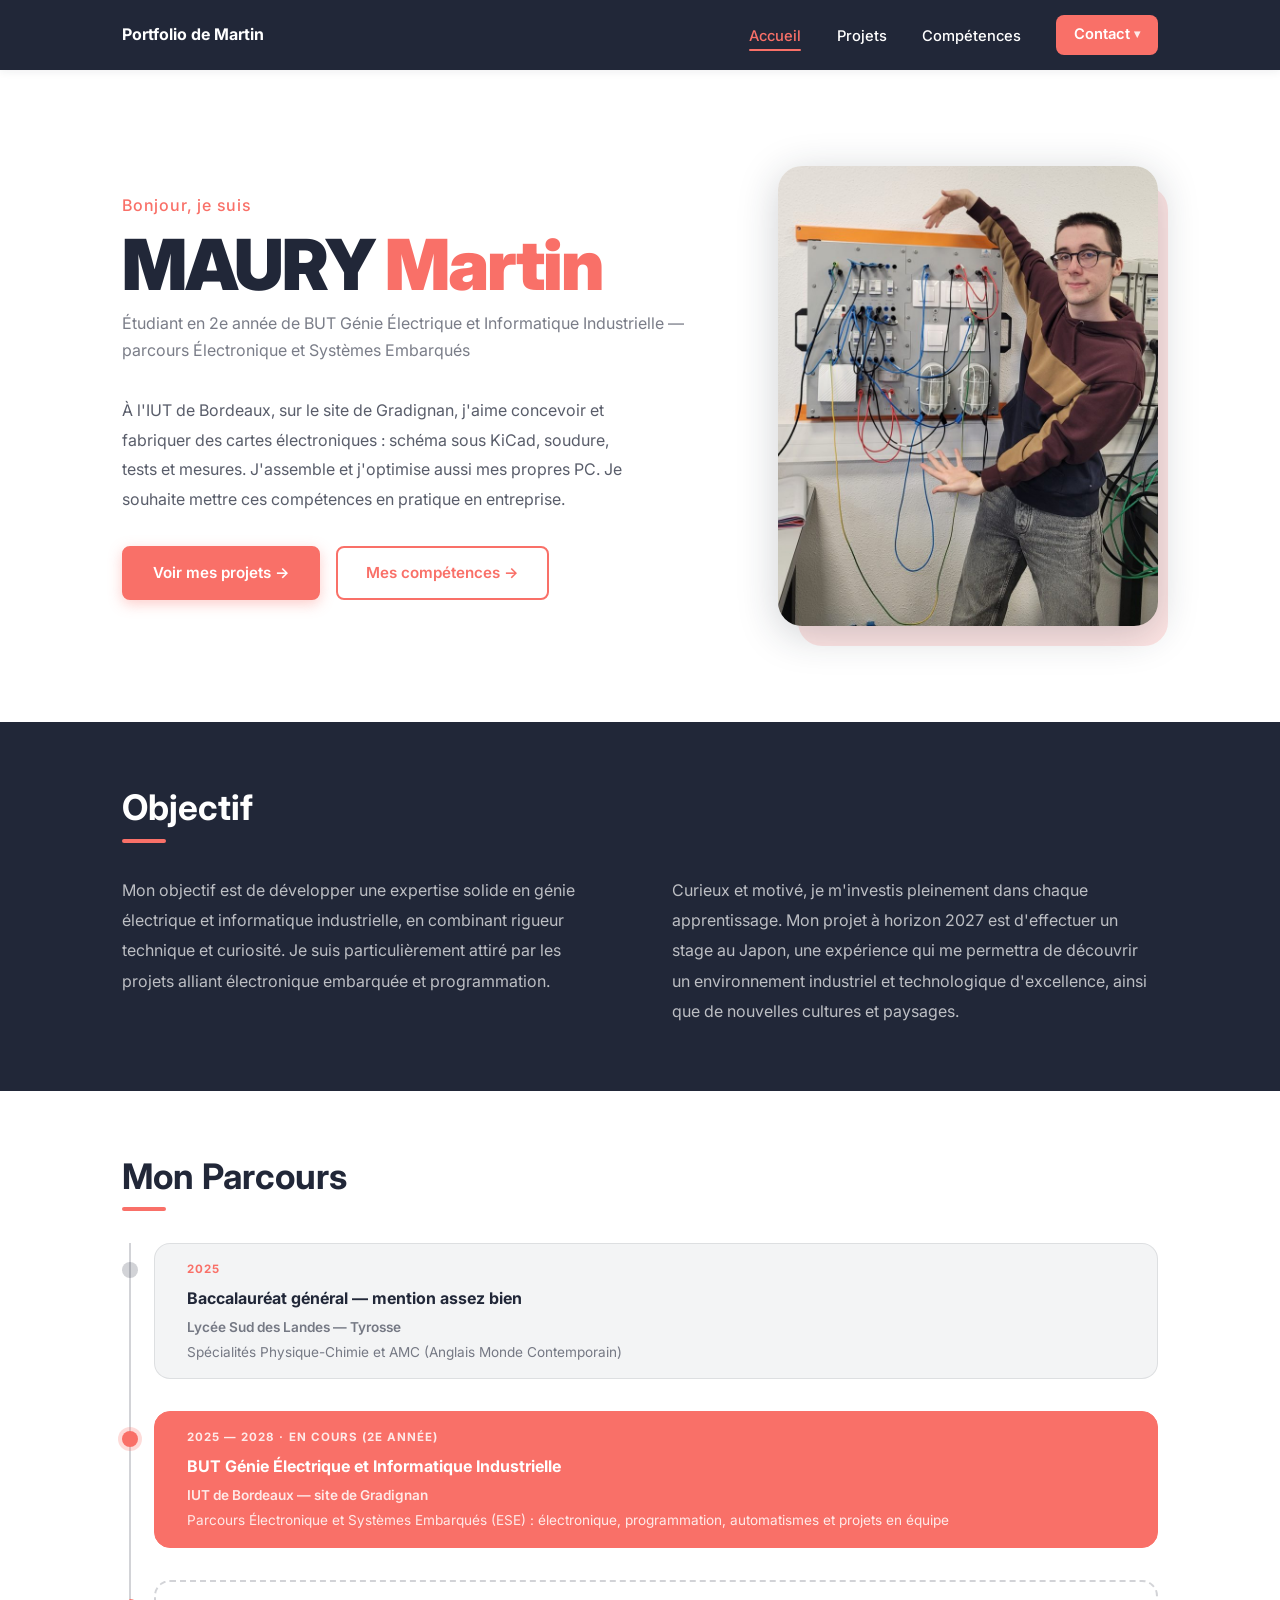
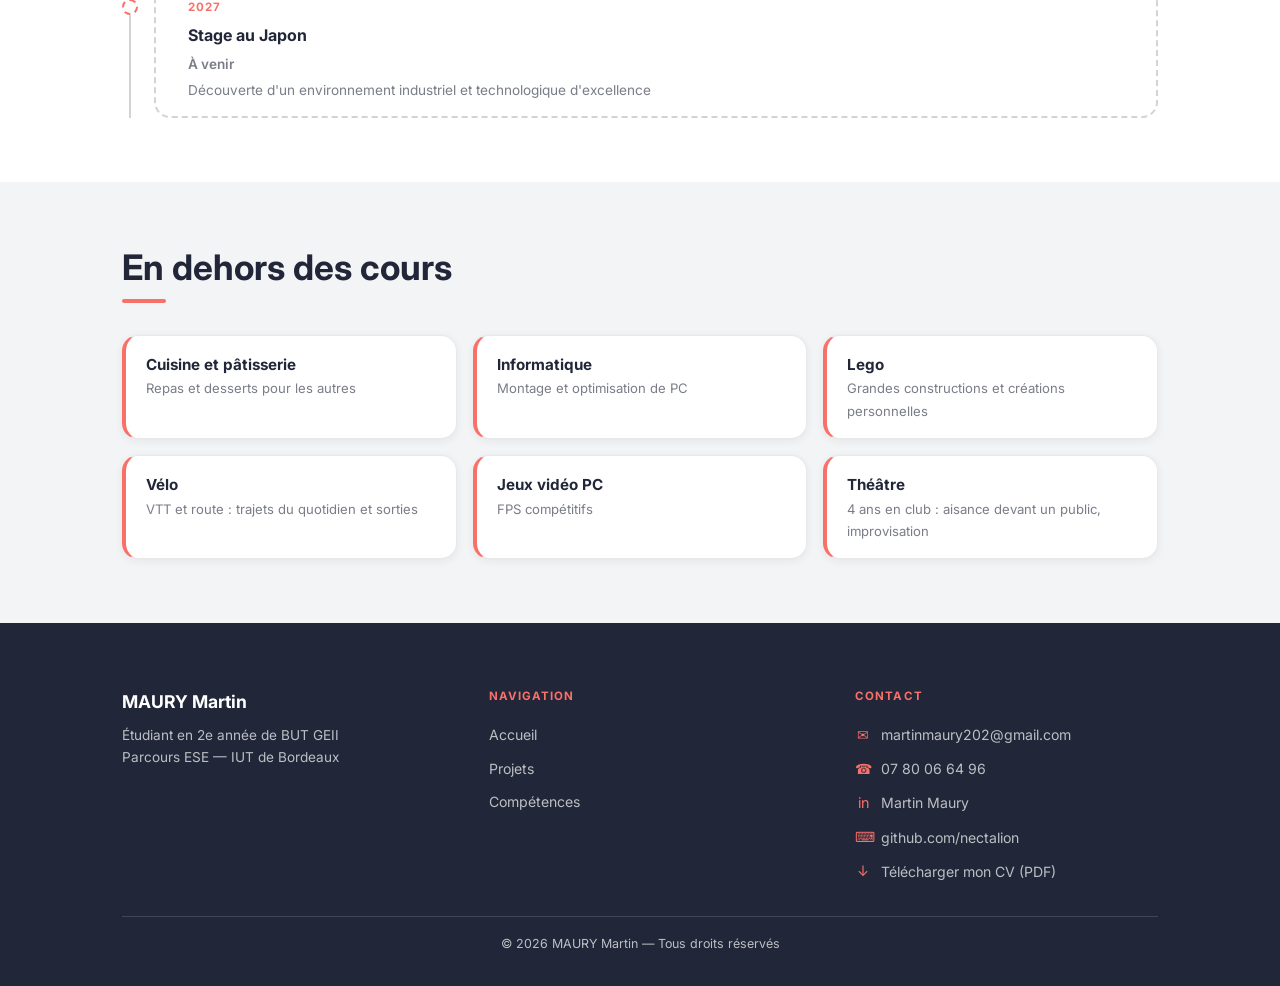
==== commit 8f9c1db2: "Alignement du site sur le CV de novembre 2026 - Parcours ESE (Électronique et Systèmes Embarqués) et" ====
--- a/index.html
+++ b/index.html
@@ -4,7 +4,7 @@
   <meta charset="UTF-8" />
   <meta name="viewport" content="width=device-width, initial-scale=1.0" />
   <title>MAURY Martin — Portfolio</title>
-  <meta name="description" content="Portfolio de Martin MAURY, étudiant en 2e année de BUT Génie Électrique et Informatique Industrielle (GEII) à l'IUT de Bordeaux. Projets en électronique, compétences et parcours." />
+  <meta name="description" content="Portfolio de Martin MAURY, étudiant en 2e année de BUT Génie Électrique et Informatique Industrielle (GEII), parcours Électronique et Systèmes Embarqués, à l'IUT de Bordeaux. Projets, compétences et parcours." />
   <meta name="author" content="MAURY Martin" />
   <link rel="stylesheet" href="style.css" />
 </head>
@@ -88,12 +88,11 @@
           <div class="hero__texte">
             <p class="hero__accroche">Bonjour, je suis</p>
             <h1 class="hero__nom" id="hero-titre">MAURY <span class="hero__prenom">Martin</span></h1>
-            <p class="hero__role">Étudiant en 2e année de BUT Génie Électrique et Informatique Industrielle</p>
+            <p class="hero__role">Étudiant en 2e année de BUT Génie Électrique et Informatique Industrielle — parcours Électronique et Systèmes Embarqués</p>
             <p class="hero__intro">
-              Passionné par l'électronique, l'automatisme et l'informatique industrielle,
-              je suis en deuxième année de BUT GEII à l'IUT de Bordeaux, sur le site de Gradignan.
-              Titulaire d'un Baccalauréat spécialités Physique-Chimie et AMC, je développe mes
-              compétences techniques à travers des projets concrets menés en équipe.
+              À l'IUT de Bordeaux, sur le site de Gradignan, j'aime concevoir et fabriquer des cartes
+              électroniques : schéma sous KiCad, soudure, tests et mesures. J'assemble et j'optimise aussi mes propres PC.
+              Je souhaite mettre ces compétences en pratique en entreprise.
             </p>
             <div class="hero__cta">
               <a href="projects.html" class="btn btn--accent">Voir mes projets →</a>
@@ -144,7 +143,7 @@
             <div class="frise__point"></div>
             <div class="frise__carte">
               <span class="frise__annee">2025</span>
-              <h3 class="frise__nom">Baccalauréat général</h3>
+              <h3 class="frise__nom">Baccalauréat général — mention assez bien</h3>
               <p class="frise__lieu">Lycée Sud des Landes — Tyrosse</p>
               <p class="frise__detail">Spécialités Physique-Chimie et AMC (Anglais Monde Contemporain)</p>
             </div>
@@ -156,7 +155,7 @@
               <span class="frise__annee">2025 — 2028 · En cours (2e année)</span>
               <h3 class="frise__nom">BUT Génie Électrique et Informatique Industrielle</h3>
               <p class="frise__lieu">IUT de Bordeaux — site de Gradignan</p>
-              <p class="frise__detail">Électronique, automatismes, électrotechnique et programmation, avec des projets en équipe chaque semestre</p>
+              <p class="frise__detail">Parcours Électronique et Systèmes Embarqués (ESE) : électronique, programmation, automatismes et projets en équipe</p>
             </div>
           </div>
 
@@ -181,20 +180,28 @@
         <h2 class="titre-section" id="titre-loisirs">En dehors des cours</h2>
         <div class="loisirs">
           <div class="loisir">
+            <p class="loisir__nom">Cuisine et pâtisserie</p>
+            <p class="loisir__detail">Repas et desserts pour les autres</p>
+          </div>
+          <div class="loisir">
+            <p class="loisir__nom">Informatique</p>
+            <p class="loisir__detail">Montage et optimisation de PC</p>
+          </div>
+          <div class="loisir">
+            <p class="loisir__nom">Lego</p>
+            <p class="loisir__detail">Grandes constructions et créations personnelles</p>
+          </div>
+          <div class="loisir">
+            <p class="loisir__nom">Vélo</p>
+            <p class="loisir__detail">VTT et route : trajets du quotidien et sorties</p>
+          </div>
+          <div class="loisir">
+            <p class="loisir__nom">Jeux vidéo PC</p>
+            <p class="loisir__detail">FPS compétitifs</p>
+          </div>
+          <div class="loisir">
             <p class="loisir__nom">Théâtre</p>
-            <p class="loisir__detail">4 ans en club</p>
-          </div>
-          <div class="loisir">
-            <p class="loisir__nom">Cuisine</p>
-          </div>
-          <div class="loisir">
-            <p class="loisir__nom">Lego</p>
-          </div>
-          <div class="loisir">
-            <p class="loisir__nom">Vélo</p>
-          </div>
-          <div class="loisir">
-            <p class="loisir__nom">Jeux vidéo</p>
+            <p class="loisir__detail">4 ans en club : aisance devant un public, improvisation</p>
           </div>
         </div>
       </div>
@@ -211,7 +218,7 @@
 
         <div>
           <span class="footer__logo">MAURY Martin</span>
-          <p class="footer__tagline">Étudiant en 2e année de BUT GEII<br>IUT de Bordeaux — site de Gradignan</p>
+          <p class="footer__tagline">Étudiant en 2e année de BUT GEII<br>Parcours ESE — IUT de Bordeaux</p>
         </div>
 
         <div>
--- a/style.css
+++ b/style.css
@@ -774,7 +774,7 @@
    ============================================================ */
 .loisirs {
   display: grid;
-  grid-template-columns: repeat(auto-fit, minmax(170px, 1fr));
+  grid-template-columns: repeat(3, 1fr);
   gap: var(--esp-sm);
 }
 
@@ -842,7 +842,7 @@
 .carte:hover .carte__image { transform: scale(1.05); }
 
 /* Illustration (SVG) : affichée en entier, sans recadrage */
-.image--entiere { object-fit: contain; }
+img.image--entiere { object-fit: contain; }
 
 /* Badge de statut posé sur l'image */
 .carte__image-zone .statut {
@@ -1068,6 +1068,9 @@
   margin-bottom: var(--esp-md);
 }
 
+/* Second titre dans une même colonne (ex. « Compétences transversales ») */
+.comp-bloc__titre--suite { margin-top: var(--esp-sm); }
+
 /* Légende des niveaux */
 .legende-niveaux {
   display: flex;
@@ -1150,6 +1153,15 @@
   margin-bottom: var(--esp-sm);
 }
 
+/* Une ligne par niveau : « Intermédiaire » + badges */
+.logiciels__ligne {
+  display: grid;
+  grid-template-columns: 120px 1fr;
+  align-items: center;
+  gap: 1rem;
+  margin-bottom: 0.75rem;
+}
+
 
 /* ============================================================
    15. PIED DE PAGE
@@ -1285,6 +1297,8 @@
     grid-template-columns: 1fr;
     gap: var(--esp-md);
   }
+
+  .loisirs { grid-template-columns: repeat(2, 1fr); }
 
   .fiche { grid-template-columns: repeat(2, 1fr); }
 
@@ -1389,9 +1403,18 @@
   .frise__point { left: -1.5rem; }
   .frise__carte { padding: var(--esp-sm); }
 
+  /* ---- Loisirs ---- */
+  .loisirs { grid-template-columns: 1fr; }
+
   /* ---- Projets ---- */
   .grille-projets { grid-template-columns: 1fr; }
 
+  /* ---- Compétences ---- */
+  .logiciels__ligne {
+    grid-template-columns: 1fr;
+    gap: 0.4rem;
+  }
+
   .carte__corps { padding: 1.5rem; }
 
   /* ---- Détail projet ---- */
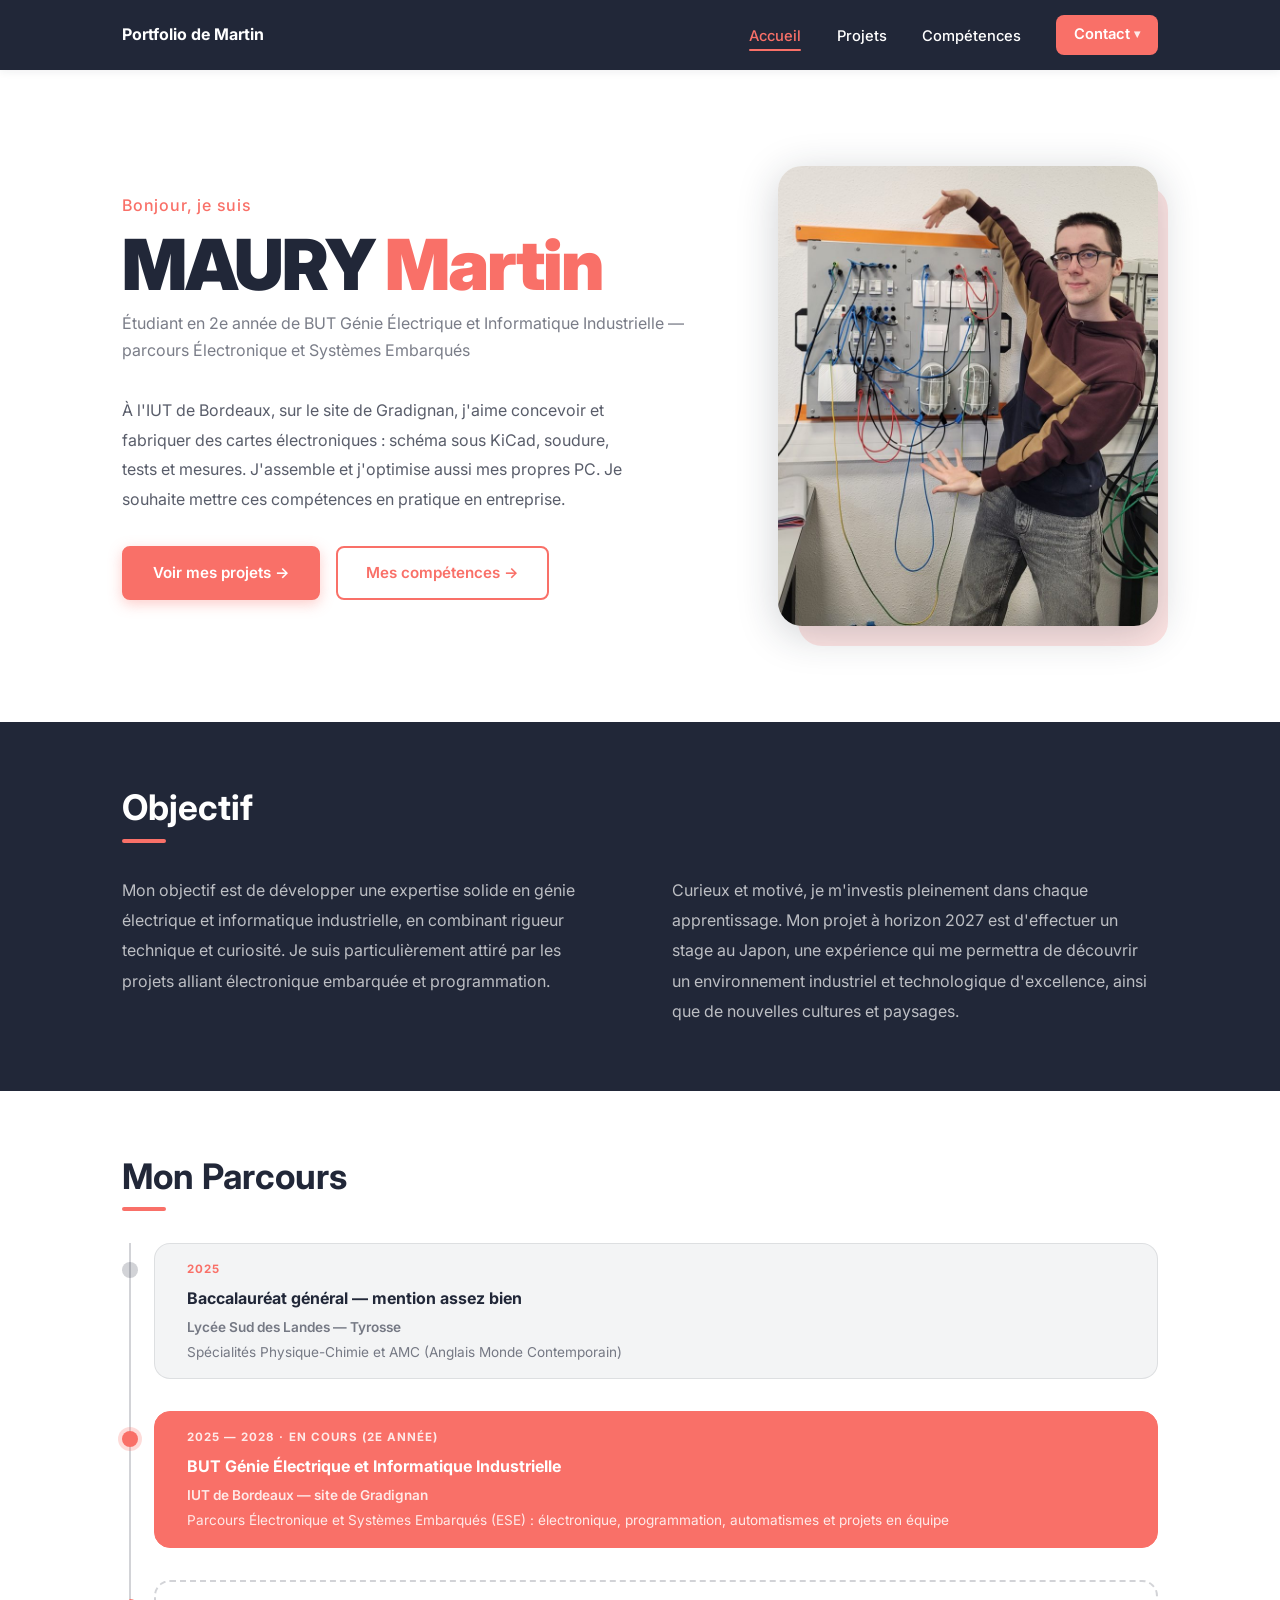
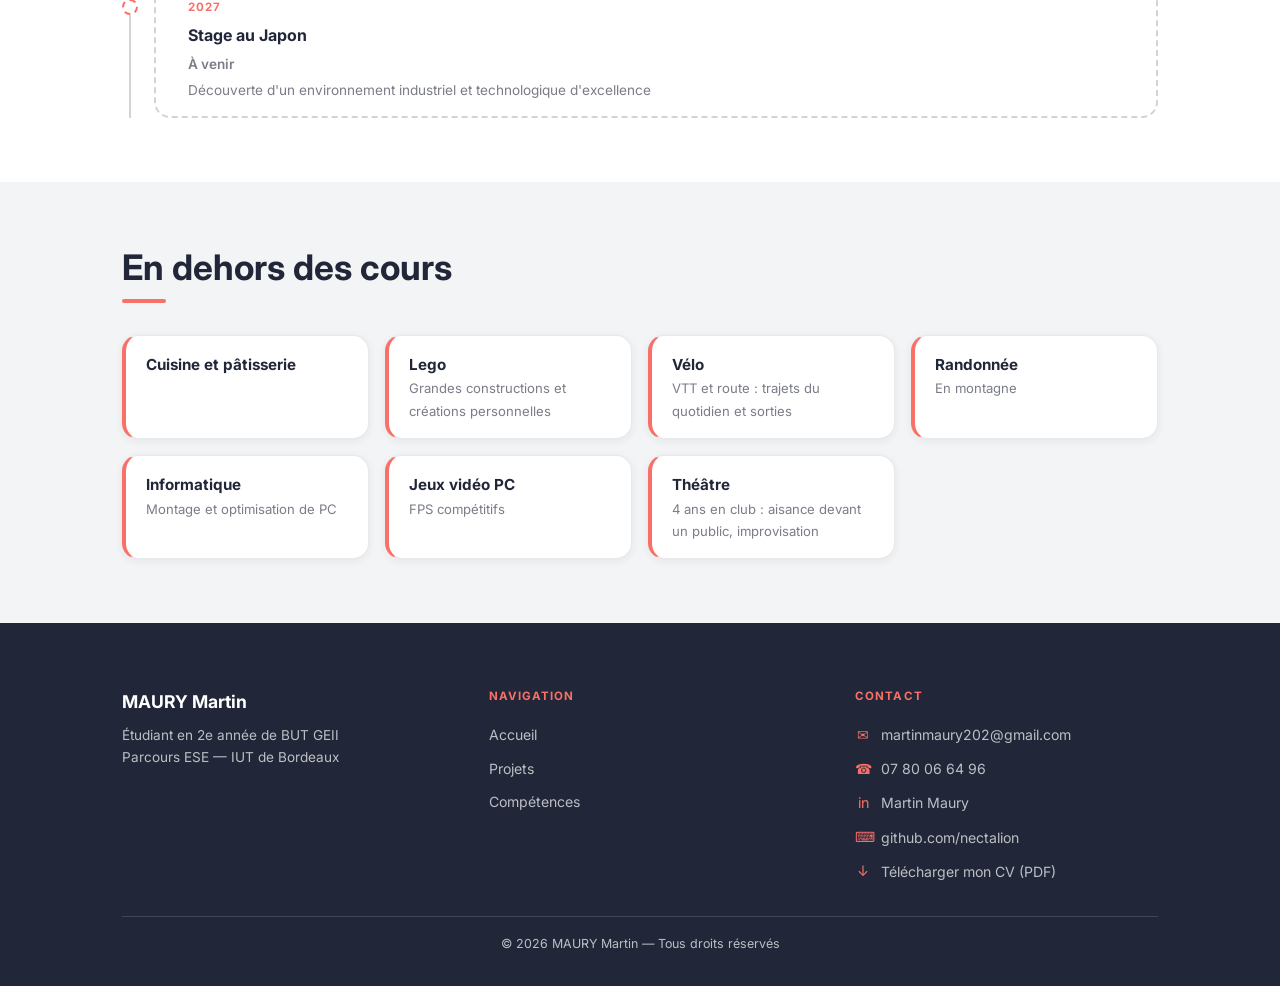
==== commit 3f53ebe4: "Loisirs alignés sur le CV corrigé - Ajout de la randonnée en montagne - Cuisine et pâtisserie sans d" ====
--- a/index.html
+++ b/index.html
@@ -181,19 +181,22 @@
         <div class="loisirs">
           <div class="loisir">
             <p class="loisir__nom">Cuisine et pâtisserie</p>
-            <p class="loisir__detail">Repas et desserts pour les autres</p>
+          </div>
+          <div class="loisir">
+            <p class="loisir__nom">Lego</p>
+            <p class="loisir__detail">Grandes constructions et créations personnelles</p>
+          </div>
+          <div class="loisir">
+            <p class="loisir__nom">Vélo</p>
+            <p class="loisir__detail">VTT et route : trajets du quotidien et sorties</p>
+          </div>
+          <div class="loisir">
+            <p class="loisir__nom">Randonnée</p>
+            <p class="loisir__detail">En montagne</p>
           </div>
           <div class="loisir">
             <p class="loisir__nom">Informatique</p>
             <p class="loisir__detail">Montage et optimisation de PC</p>
-          </div>
-          <div class="loisir">
-            <p class="loisir__nom">Lego</p>
-            <p class="loisir__detail">Grandes constructions et créations personnelles</p>
-          </div>
-          <div class="loisir">
-            <p class="loisir__nom">Vélo</p>
-            <p class="loisir__detail">VTT et route : trajets du quotidien et sorties</p>
           </div>
           <div class="loisir">
             <p class="loisir__nom">Jeux vidéo PC</p>
--- a/style.css
+++ b/style.css
@@ -774,7 +774,7 @@
    ============================================================ */
 .loisirs {
   display: grid;
-  grid-template-columns: repeat(3, 1fr);
+  grid-template-columns: repeat(4, 1fr);
   gap: var(--esp-sm);
 }
 
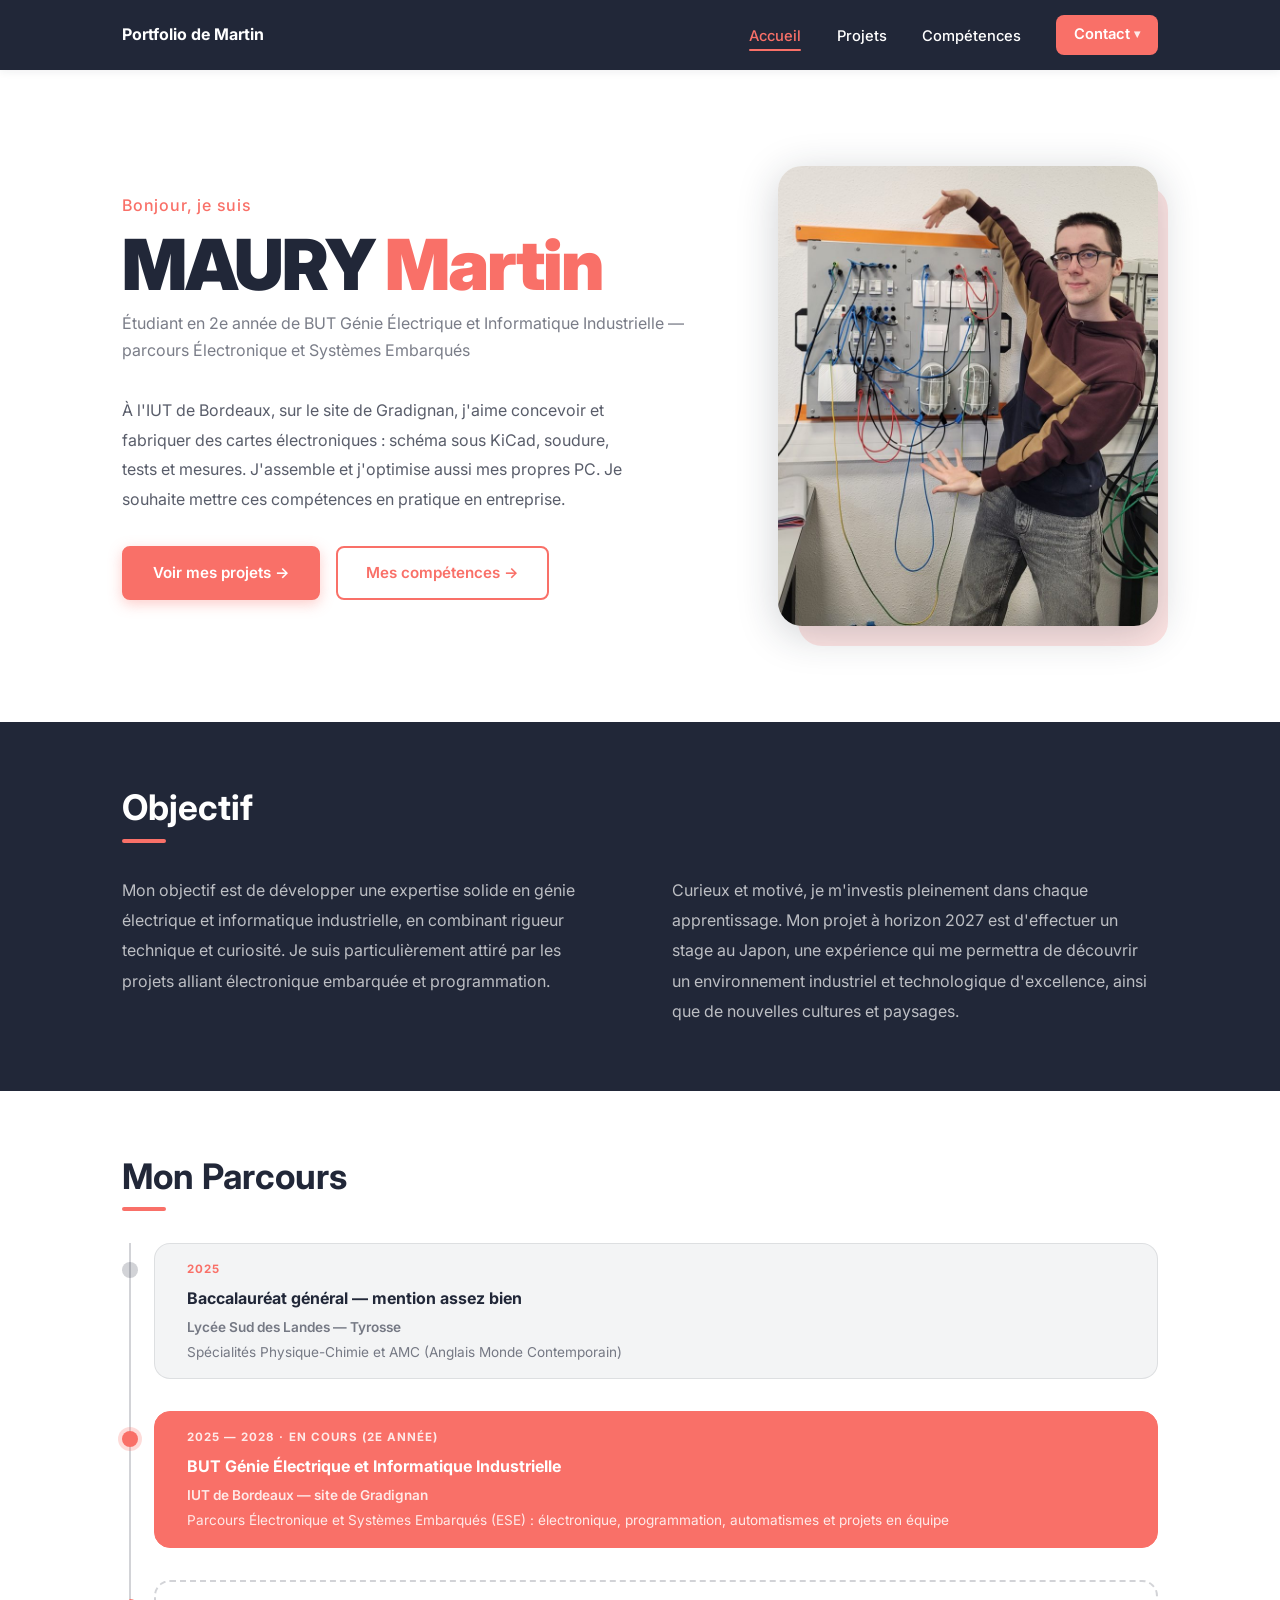
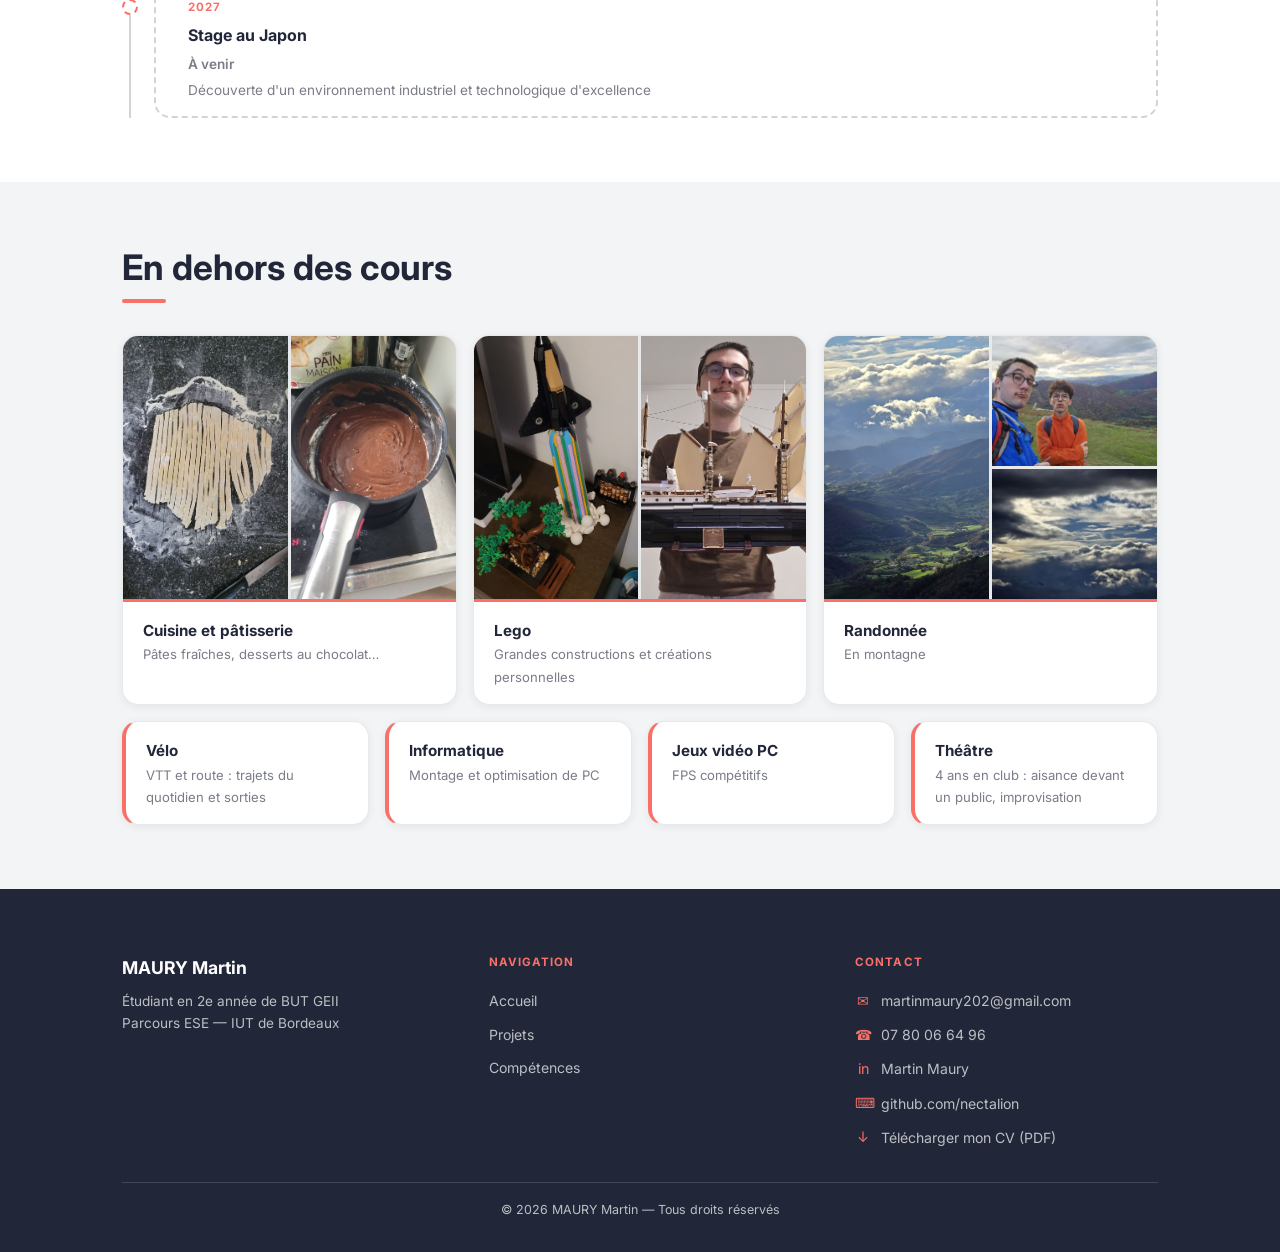
==== commit 90810400: "Photos des loisirs et photo du kart terminé - « En dehors des cours » : cuisine, Lego et randonnée d" ====
--- a/index.html
+++ b/index.html
@@ -178,23 +178,59 @@
     <section class="section section--teinte" aria-labelledby="titre-loisirs">
       <div class="conteneur">
         <h2 class="titre-section" id="titre-loisirs">En dehors des cours</h2>
+        <div class="loisirs-photos">
+          <article class="loisir-carte">
+            <div class="mosaique mosaique--2">
+              <a href="#photo-cuisine-1" class="mosaique__lien" aria-label="Agrandir : Pâtes fraîches maison découpées sur le plan de travail">
+                <img src="images/cuisine1.jpg" alt="Pâtes fraîches maison découpées sur le plan de travail" width="787" height="1400" loading="lazy" />
+              </a>
+              <a href="#photo-cuisine-2" class="mosaique__lien" aria-label="Agrandir : Crème au chocolat en préparation dans une casserole">
+                <img src="images/cuisine2.jpg" alt="Crème au chocolat en préparation dans une casserole" width="787" height="1400" loading="lazy" />
+              </a>
+            </div>
+            <div class="loisir-carte__corps">
+              <p class="loisir__nom">Cuisine et pâtisserie</p>
+              <p class="loisir__detail">Pâtes fraîches, desserts au chocolat…</p>
+            </div>
+          </article>
+          <article class="loisir-carte">
+            <div class="mosaique mosaique--2">
+              <a href="#photo-lego-1" class="mosaique__lien" aria-label="Agrandir : Création Lego : navette spatiale au décollage">
+                <img src="images/lego2.jpg" alt="Création Lego : navette spatiale au décollage" width="820" height="1400" loading="lazy" />
+              </a>
+              <a href="#photo-lego-2" class="mosaique__lien" aria-label="Agrandir : Martin présentant un grand voilier trois-mâts en Lego">
+                <img src="images/lego1.jpg" alt="Martin présentant un grand voilier trois-mâts en Lego" width="1400" height="1091" loading="lazy" />
+              </a>
+            </div>
+            <div class="loisir-carte__corps">
+              <p class="loisir__nom">Lego</p>
+              <p class="loisir__detail">Grandes constructions et créations personnelles</p>
+            </div>
+          </article>
+          <article class="loisir-carte">
+            <div class="mosaique mosaique--3">
+              <a href="#photo-rando-1" class="mosaique__lien" aria-label="Agrandir : Vallée verdoyante vue depuis les crêtes">
+                <img src="images/rando3.jpg" alt="Vallée verdoyante vue depuis les crêtes" width="1050" height="1400" loading="lazy" />
+              </a>
+              <a href="#photo-rando-2" class="mosaique__lien" aria-label="Agrandir : Selfie en randonnée sur les crêtes, entre amis">
+                <img src="images/rando1.jpg" alt="Selfie en randonnée sur les crêtes, entre amis" width="1400" height="1050" loading="lazy" />
+              </a>
+              <a href="#photo-rando-3" class="mosaique__lien" aria-label="Agrandir : Ciel nuageux au-dessus des montagnes">
+                <img src="images/rando2.jpg" alt="Ciel nuageux au-dessus des montagnes" width="1400" height="1050" loading="lazy" />
+              </a>
+            </div>
+            <div class="loisir-carte__corps">
+              <p class="loisir__nom">Randonnée</p>
+              <p class="loisir__detail">En montagne</p>
+            </div>
+          </article>
+        </div>
         <div class="loisirs">
-          <div class="loisir">
-            <p class="loisir__nom">Cuisine et pâtisserie</p>
-          </div>
-          <div class="loisir">
-            <p class="loisir__nom">Lego</p>
-            <p class="loisir__detail">Grandes constructions et créations personnelles</p>
-          </div>
           <div class="loisir">
             <p class="loisir__nom">Vélo</p>
             <p class="loisir__detail">VTT et route : trajets du quotidien et sorties</p>
           </div>
           <div class="loisir">
-            <p class="loisir__nom">Randonnée</p>
-            <p class="loisir__detail">En montagne</p>
-          </div>
-          <div class="loisir">
             <p class="loisir__nom">Informatique</p>
             <p class="loisir__detail">Montage et optimisation de PC</p>
           </div>
@@ -211,6 +247,68 @@
     </section>
 
   </main>
+
+  <!-- ===================================================
+       VISIONNEUSES PHOTO (CSS pur)
+       Un clic sur une photo ouvre l'URL #photo-xxx : la vue correspondante
+       s'affiche grâce au sélecteur :target. « × » ou un clic sur le fond la ferme.
+       =================================================== -->
+  <div class="visionneuse" id="photo-cuisine-1" role="dialog" aria-label="Cuisine et pâtisserie : photo 1 sur 2">
+    <a href="#fermer" class="visionneuse__fond" aria-label="Fermer"></a>
+    <img src="images/cuisine1.jpg" alt="Pâtes fraîches maison découpées sur le plan de travail" class="visionneuse__image" width="787" height="1400" loading="lazy" />
+    <p class="visionneuse__legende">Cuisine et pâtisserie — 1 / 2</p>
+    <a href="#photo-cuisine-2" class="visionneuse__bouton visionneuse__precedent" aria-label="Photo précédente">‹</a>
+    <a href="#photo-cuisine-2" class="visionneuse__bouton visionneuse__suivant" aria-label="Photo suivante">›</a>
+    <a href="#fermer" class="visionneuse__bouton visionneuse__fermer" aria-label="Fermer">×</a>
+  </div>
+  <div class="visionneuse" id="photo-cuisine-2" role="dialog" aria-label="Cuisine et pâtisserie : photo 2 sur 2">
+    <a href="#fermer" class="visionneuse__fond" aria-label="Fermer"></a>
+    <img src="images/cuisine2.jpg" alt="Crème au chocolat en préparation dans une casserole" class="visionneuse__image" width="787" height="1400" loading="lazy" />
+    <p class="visionneuse__legende">Cuisine et pâtisserie — 2 / 2</p>
+    <a href="#photo-cuisine-1" class="visionneuse__bouton visionneuse__precedent" aria-label="Photo précédente">‹</a>
+    <a href="#photo-cuisine-1" class="visionneuse__bouton visionneuse__suivant" aria-label="Photo suivante">›</a>
+    <a href="#fermer" class="visionneuse__bouton visionneuse__fermer" aria-label="Fermer">×</a>
+  </div>
+  <div class="visionneuse" id="photo-lego-1" role="dialog" aria-label="Lego : photo 1 sur 2">
+    <a href="#fermer" class="visionneuse__fond" aria-label="Fermer"></a>
+    <img src="images/lego2.jpg" alt="Création Lego : navette spatiale au décollage" class="visionneuse__image" width="820" height="1400" loading="lazy" />
+    <p class="visionneuse__legende">Lego — 1 / 2</p>
+    <a href="#photo-lego-2" class="visionneuse__bouton visionneuse__precedent" aria-label="Photo précédente">‹</a>
+    <a href="#photo-lego-2" class="visionneuse__bouton visionneuse__suivant" aria-label="Photo suivante">›</a>
+    <a href="#fermer" class="visionneuse__bouton visionneuse__fermer" aria-label="Fermer">×</a>
+  </div>
+  <div class="visionneuse" id="photo-lego-2" role="dialog" aria-label="Lego : photo 2 sur 2">
+    <a href="#fermer" class="visionneuse__fond" aria-label="Fermer"></a>
+    <img src="images/lego1.jpg" alt="Martin présentant un grand voilier trois-mâts en Lego" class="visionneuse__image" width="1400" height="1091" loading="lazy" />
+    <p class="visionneuse__legende">Lego — 2 / 2</p>
+    <a href="#photo-lego-1" class="visionneuse__bouton visionneuse__precedent" aria-label="Photo précédente">‹</a>
+    <a href="#photo-lego-1" class="visionneuse__bouton visionneuse__suivant" aria-label="Photo suivante">›</a>
+    <a href="#fermer" class="visionneuse__bouton visionneuse__fermer" aria-label="Fermer">×</a>
+  </div>
+  <div class="visionneuse" id="photo-rando-1" role="dialog" aria-label="Randonnée : photo 1 sur 3">
+    <a href="#fermer" class="visionneuse__fond" aria-label="Fermer"></a>
+    <img src="images/rando3.jpg" alt="Vallée verdoyante vue depuis les crêtes" class="visionneuse__image" width="1050" height="1400" loading="lazy" />
+    <p class="visionneuse__legende">Randonnée — 1 / 3</p>
+    <a href="#photo-rando-3" class="visionneuse__bouton visionneuse__precedent" aria-label="Photo précédente">‹</a>
+    <a href="#photo-rando-2" class="visionneuse__bouton visionneuse__suivant" aria-label="Photo suivante">›</a>
+    <a href="#fermer" class="visionneuse__bouton visionneuse__fermer" aria-label="Fermer">×</a>
+  </div>
+  <div class="visionneuse" id="photo-rando-2" role="dialog" aria-label="Randonnée : photo 2 sur 3">
+    <a href="#fermer" class="visionneuse__fond" aria-label="Fermer"></a>
+    <img src="images/rando1.jpg" alt="Selfie en randonnée sur les crêtes, entre amis" class="visionneuse__image" width="1400" height="1050" loading="lazy" />
+    <p class="visionneuse__legende">Randonnée — 2 / 3</p>
+    <a href="#photo-rando-1" class="visionneuse__bouton visionneuse__precedent" aria-label="Photo précédente">‹</a>
+    <a href="#photo-rando-3" class="visionneuse__bouton visionneuse__suivant" aria-label="Photo suivante">›</a>
+    <a href="#fermer" class="visionneuse__bouton visionneuse__fermer" aria-label="Fermer">×</a>
+  </div>
+  <div class="visionneuse" id="photo-rando-3" role="dialog" aria-label="Randonnée : photo 3 sur 3">
+    <a href="#fermer" class="visionneuse__fond" aria-label="Fermer"></a>
+    <img src="images/rando2.jpg" alt="Ciel nuageux au-dessus des montagnes" class="visionneuse__image" width="1400" height="1050" loading="lazy" />
+    <p class="visionneuse__legende">Randonnée — 3 / 3</p>
+    <a href="#photo-rando-2" class="visionneuse__bouton visionneuse__precedent" aria-label="Photo précédente">‹</a>
+    <a href="#photo-rando-1" class="visionneuse__bouton visionneuse__suivant" aria-label="Photo suivante">›</a>
+    <a href="#fermer" class="visionneuse__bouton visionneuse__fermer" aria-label="Fermer">×</a>
+  </div>
 
   <!-- ===================================================
        PIED DE PAGE (identique sur toutes les pages)
--- a/style.css
+++ b/style.css
@@ -798,6 +798,119 @@
   color: var(--sombre-60);
 }
 
+/* --- Grandes cartes avec photos (cuisine, Lego, randonnée) --- */
+.loisirs-photos {
+  display: grid;
+  grid-template-columns: repeat(3, 1fr);
+  gap: var(--esp-sm);
+  margin-bottom: var(--esp-sm);
+}
+
+.loisir-carte {
+  display: flex;
+  flex-direction: column;
+  background-color: var(--blanc);
+  border: 1px solid var(--sombre-10);
+  border-radius: var(--rayon-lg);
+  box-shadow: var(--ombre-xs);
+  overflow: hidden;
+}
+
+.loisir-carte__corps {
+  padding: var(--esp-sm) 1.25rem;
+  border-top: 3px solid var(--accent);
+}
+
+/*
+   Mosaïque de photos.
+   2 photos : côte à côte | 3 photos : 1 grande à gauche + 2 petites à droite
+*/
+.mosaique {
+  display: grid;
+  grid-template-columns: 1fr 1fr;
+  grid-template-rows: 130px 130px;
+  gap: 3px;
+  background-color: var(--sombre-10);
+}
+
+.mosaique--2 .mosaique__lien      { grid-row: span 2; }
+.mosaique--3 .mosaique__lien:first-child { grid-row: span 2; }
+
+.mosaique__lien {
+  display: block;
+  overflow: hidden;
+  cursor: zoom-in;
+}
+
+.mosaique__lien img {
+  width: 100%;
+  height: 100%;
+  object-fit: cover;
+  transition: transform var(--t-lente);
+}
+
+.mosaique__lien:hover img { transform: scale(1.06); }
+
+/* --- Visionneuse plein écran (CSS pur, technique :target) --- */
+.visionneuse {
+  position: fixed;
+  inset: 0;
+  z-index: 2000;
+  display: none;
+  align-items: center;
+  justify-content: center;
+  flex-direction: column;
+  gap: 0.75rem;
+  padding: var(--esp-md);
+  background-color: rgba(33, 39, 56, 0.94);
+}
+
+.visionneuse:target { display: flex; }
+
+/* Clic sur le fond = fermer */
+.visionneuse__fond {
+  position: absolute;
+  inset: 0;
+  cursor: zoom-out;
+}
+
+.visionneuse__image {
+  position: relative;
+  max-width: min(100%, 1100px);
+  max-height: calc(100vh - 9rem);
+  width: auto;
+  border-radius: var(--rayon);
+  box-shadow: var(--ombre-lg);
+}
+
+.visionneuse__legende {
+  position: relative;
+  font-size: 0.88rem;
+  color: var(--blanc-70);
+  text-align: center;
+}
+
+.visionneuse__bouton {
+  position: absolute;
+  display: flex;
+  align-items: center;
+  justify-content: center;
+  width: 44px;
+  height: 44px;
+  border-radius: 50%;
+  background-color: var(--blanc-15);
+  color: var(--blanc);
+  font-size: 1.4rem;
+  line-height: 1;
+  transition: background-color var(--t-vite);
+}
+
+.visionneuse__bouton:hover { background-color: var(--accent); }
+
+.visionneuse__fermer    { top: 1rem; right: 1rem; }
+.visionneuse__precedent { left: 1rem;  top: 50%; transform: translateY(-50%); }
+.visionneuse__suivant   { right: 1rem; top: 50%; transform: translateY(-50%); }
+
 
 /* ============================================================
    12. PROJETS — GRILLE DE CARTES
@@ -1027,6 +1140,22 @@
 }
 
 /* Encadré d'information (ex. projet en cours) */
+/* Photo supplémentaire dans une page projet */
+.detail__figure { margin-bottom: var(--esp-sm); }
+
+.detail__figure img {
+  max-height: 560px;
+  width: auto;
+  border-radius: var(--rayon-lg);
+  box-shadow: var(--ombre-sm);
+}
+
+.detail__figure figcaption {
+  font-size: 0.85rem;
+  color: var(--sombre-60);
+  margin-top: 0.6rem;
+}
+
 .encadre {
   background-color: var(--accent-pale);
   border-left: 4px solid var(--accent);
@@ -1299,6 +1428,12 @@
   }
 
   .loisirs { grid-template-columns: repeat(2, 1fr); }
+
+  .loisirs-photos { grid-template-columns: 1fr 1fr; }
+
+  .loisirs-photos .loisir-carte:last-child { grid-column: 1 / -1; }
+
+  .loisirs-photos .loisir-carte:last-child .mosaique { grid-template-rows: 180px 180px; }
 
   .fiche { grid-template-columns: repeat(2, 1fr); }
 
@@ -1404,7 +1539,18 @@
   .frise__carte { padding: var(--esp-sm); }
 
   /* ---- Loisirs ---- */
-  .loisirs { grid-template-columns: 1fr; }
+  .loisirs,
+  .loisirs-photos { grid-template-columns: 1fr; }
+
+  .mosaique,
+  .loisirs-photos .loisir-carte:last-child .mosaique { grid-template-rows: 150px 150px; }
+
+  .visionneuse { padding: var(--esp-md) var(--esp-xs); }
+
+  .visionneuse__precedent,
+  .visionneuse__suivant { top: auto; bottom: 1rem; transform: none; }
+
+  .detail__figure img { max-height: 440px; }
 
   /* ---- Projets ---- */
   .grille-projets { grid-template-columns: 1fr; }
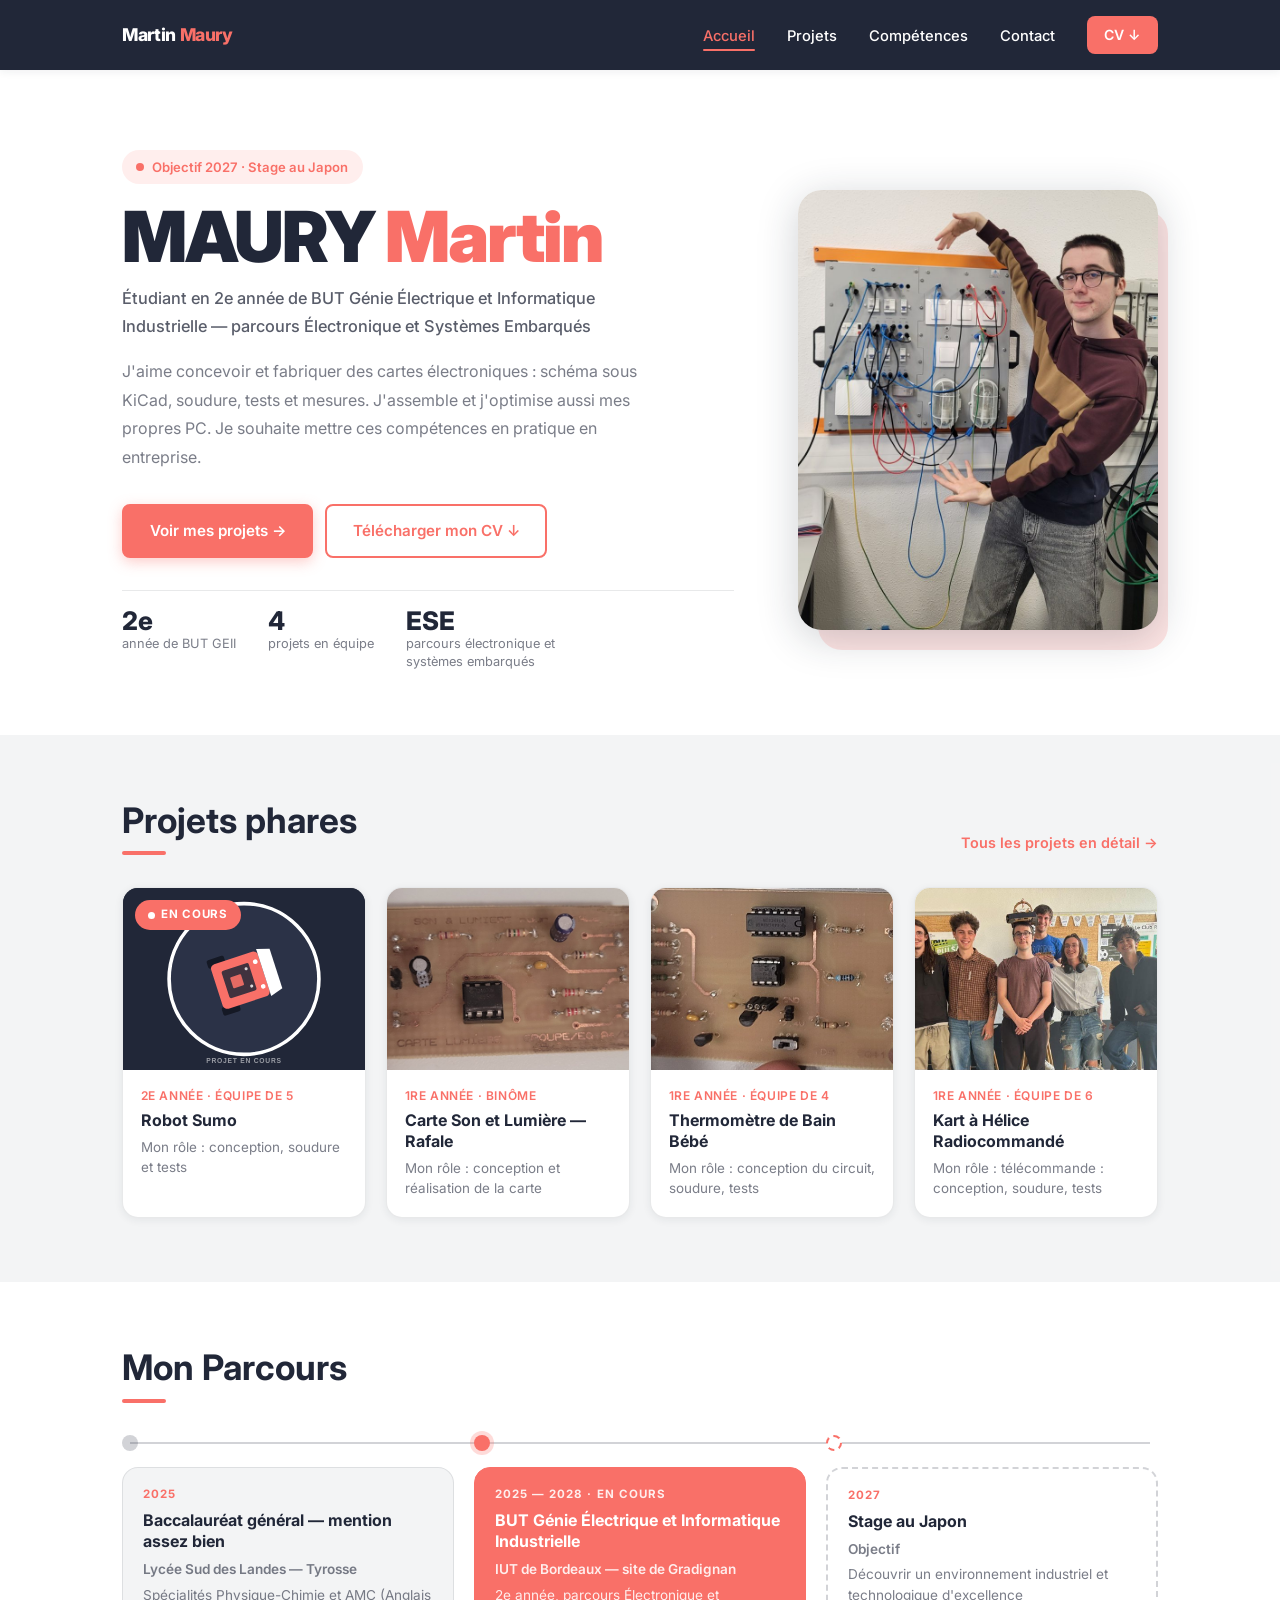
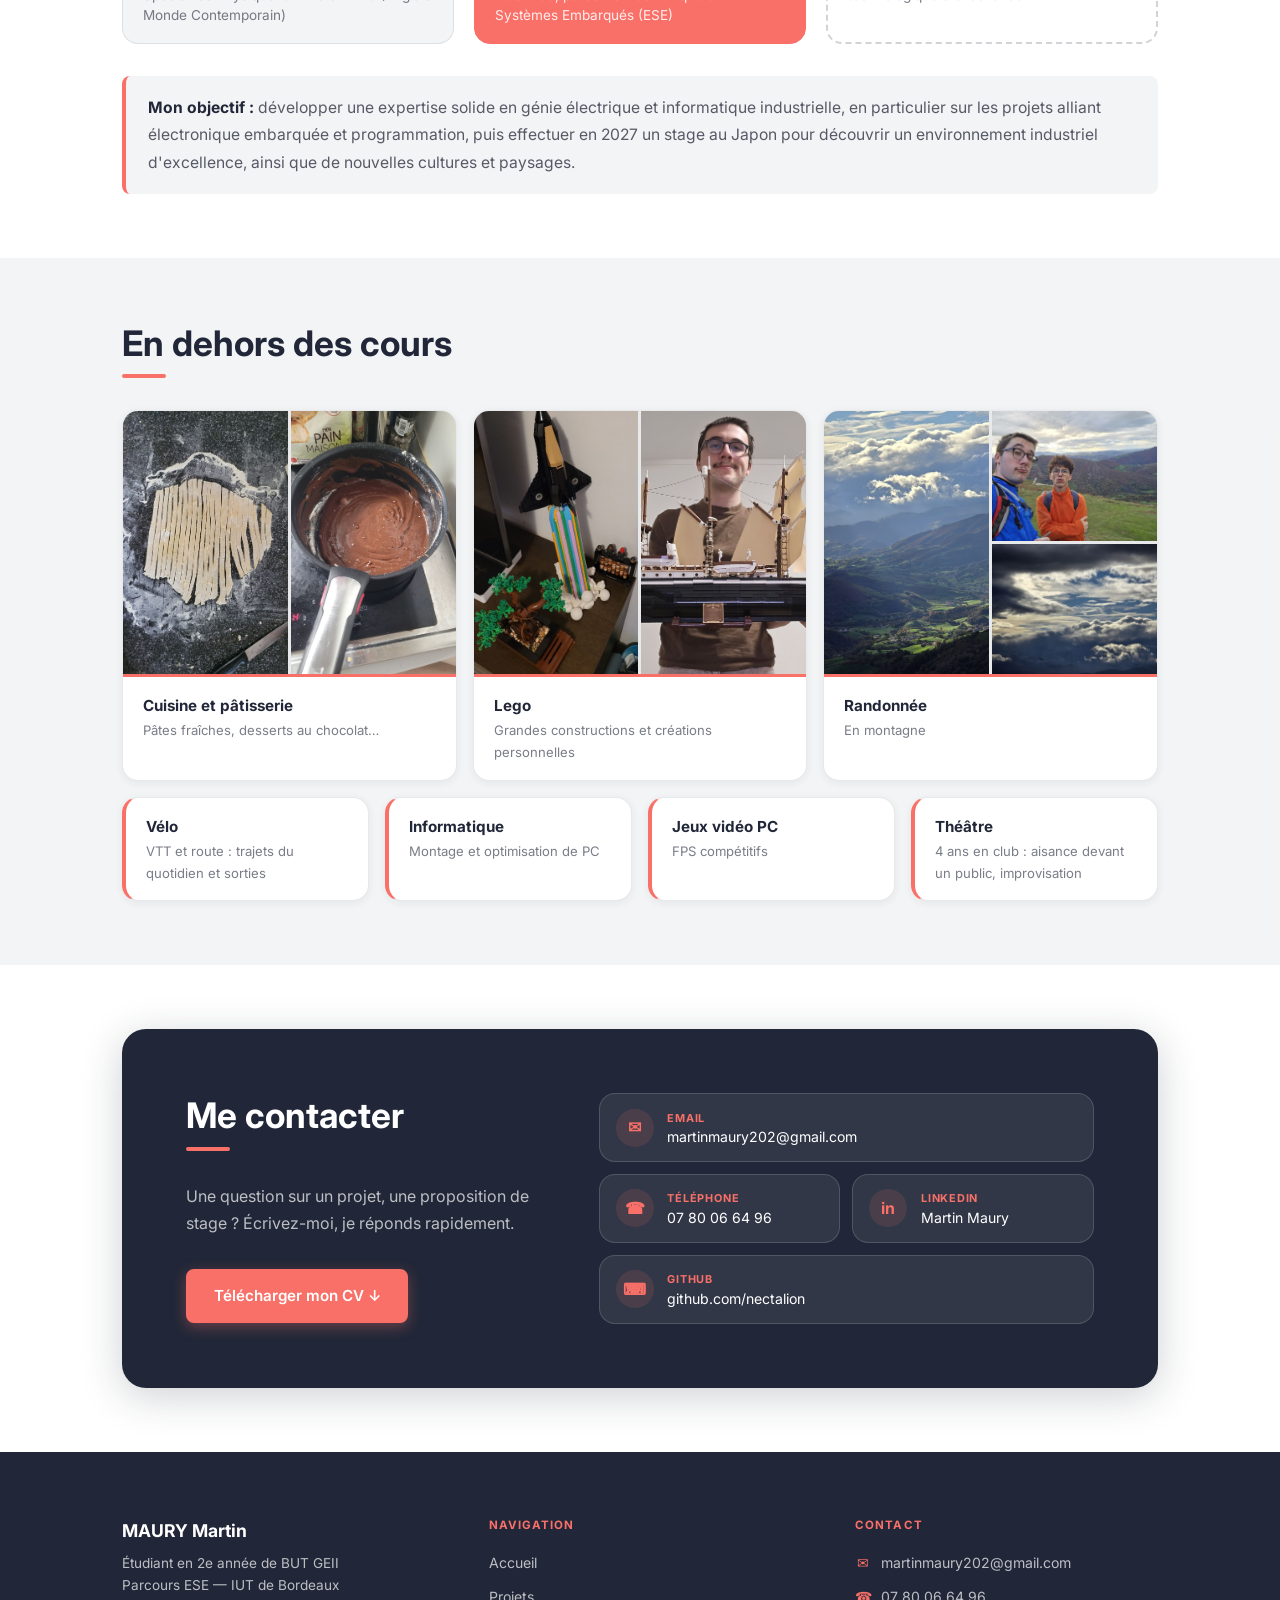
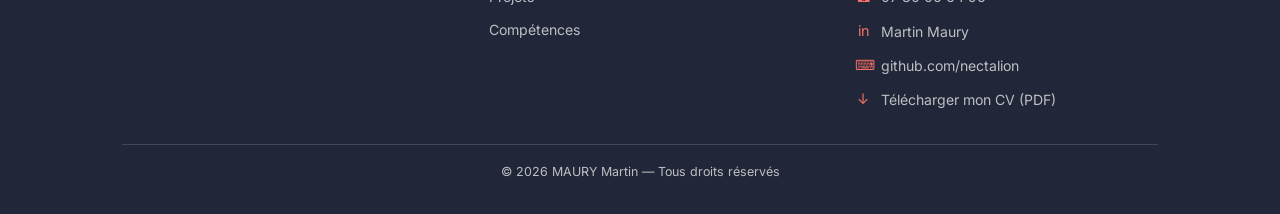
==== commit 7eb1c05e: "Nouvelle mise en page : accueil, pages projet, compétences Accueil - Badge « Objectif 2027 · Stage a" ====
--- a/index.html
+++ b/index.html
@@ -19,7 +19,7 @@
     <input type="checkbox" id="nav-toggle" class="nav-checkbox" aria-hidden="true" tabindex="-1" />
     <div class="nav-conteneur">
 
-      <a href="index.html" class="nav-logo">Portfolio de Martin</a>
+      <a href="index.html" class="nav-logo">Martin <span>Maury</span></a>
 
       <label for="nav-toggle" class="nav-hamburger" aria-label="Ouvrir ou fermer le menu">
         <span class="nav-hamburger__trait"></span>
@@ -31,49 +31,8 @@
         <li><a href="index.html" class="nav-lien actif" aria-current="page">Accueil</a></li>
         <li><a href="projects.html" class="nav-lien">Projets</a></li>
         <li><a href="competences.html" class="nav-lien">Compétences</a></li>
-
-        <!-- Contact : panneau déroulant au survol (desktop) / affiché à plat (mobile) -->
-        <li class="nav-contact">
-          <span class="nav-contact-btn" tabindex="0">Contact</span>
-          <div class="panneau-contact">
-            <p class="panneau-contact__titre">Me contacter</p>
-            <div class="contact-ligne">
-              <div class="contact-ligne__icone" aria-hidden="true">✉</div>
-              <div class="contact-ligne__info">
-                <span class="contact-ligne__label">Email</span>
-                <a href="mailto:martinmaury202@gmail.com" class="contact-ligne__valeur">martinmaury202@gmail.com</a>
-              </div>
-            </div>
-            <div class="contact-ligne">
-              <div class="contact-ligne__icone" aria-hidden="true">☎</div>
-              <div class="contact-ligne__info">
-                <span class="contact-ligne__label">Téléphone</span>
-                <a href="tel:+33780066496" class="contact-ligne__valeur">07 80 06 64 96</a>
-              </div>
-            </div>
-            <div class="contact-ligne">
-              <div class="contact-ligne__icone" aria-hidden="true">in</div>
-              <div class="contact-ligne__info">
-                <span class="contact-ligne__label">LinkedIn</span>
-                <a href="https://www.linkedin.com/in/martin-maury-9a10003b6/" class="contact-ligne__valeur" target="_blank" rel="noopener">Martin Maury</a>
-              </div>
-            </div>
-            <div class="contact-ligne">
-              <div class="contact-ligne__icone" aria-hidden="true">⌨</div>
-              <div class="contact-ligne__info">
-                <span class="contact-ligne__label">GitHub</span>
-                <a href="https://github.com/nectalion" class="contact-ligne__valeur" target="_blank" rel="noopener">github.com/nectalion</a>
-              </div>
-            </div>
-            <div class="contact-ligne">
-              <div class="contact-ligne__icone" aria-hidden="true">↓</div>
-              <div class="contact-ligne__info">
-                <span class="contact-ligne__label">CV</span>
-                <a href="cv-martin-maury.pdf" class="contact-ligne__valeur" download>Télécharger mon CV (PDF)</a>
-              </div>
-            </div>
-          </div>
-        </li>
+        <li><a href="#contact" class="nav-lien">Contact</a></li>
+        <li><a href="cv-martin-maury.pdf" class="nav-cv" download>CV ↓</a></li>
       </ul>
     </div>
   </nav>
@@ -86,18 +45,23 @@
         <div class="hero__grille">
 
           <div class="hero__texte">
-            <p class="hero__accroche">Bonjour, je suis</p>
+            <p class="badge-objectif">Objectif 2027 · Stage au Japon</p>
             <h1 class="hero__nom" id="hero-titre">MAURY <span class="hero__prenom">Martin</span></h1>
             <p class="hero__role">Étudiant en 2e année de BUT Génie Électrique et Informatique Industrielle — parcours Électronique et Systèmes Embarqués</p>
             <p class="hero__intro">
-              À l'IUT de Bordeaux, sur le site de Gradignan, j'aime concevoir et fabriquer des cartes
-              électroniques : schéma sous KiCad, soudure, tests et mesures. J'assemble et j'optimise aussi mes propres PC.
+              J'aime concevoir et fabriquer des cartes électroniques : schéma sous KiCad,
+              soudure, tests et mesures. J'assemble et j'optimise aussi mes propres PC.
               Je souhaite mettre ces compétences en pratique en entreprise.
             </p>
             <div class="hero__cta">
-              <a href="projects.html" class="btn btn--accent">Voir mes projets →</a>
-              <a href="competences.html" class="btn btn--outline">Mes compétences →</a>
-            </div>
+              <a href="#projets" class="btn btn--accent">Voir mes projets →</a>
+              <a href="cv-martin-maury.pdf" class="btn btn--outline" download>Télécharger mon CV ↓</a>
+            </div>
+            <dl class="chiffres">
+              <div class="chiffre"><dt class="chiffre__valeur">2e</dt><dd class="chiffre__label">année de BUT GEII</dd></div>
+              <div class="chiffre"><dt class="chiffre__valeur">4</dt><dd class="chiffre__label">projets en équipe</dd></div>
+              <div class="chiffre"><dt class="chiffre__valeur">ESE</dt><dd class="chiffre__label">parcours électronique et systèmes embarqués</dd></div>
+            </dl>
           </div>
 
           <div class="hero__photo-zone">
@@ -110,23 +74,55 @@
     </section>
 
 
-    <!-- ================= OBJECTIF ================= -->
-    <section class="section section--sombre" aria-labelledby="titre-objectif">
-      <div class="conteneur">
-        <h2 class="titre-section titre-section--blanc" id="titre-objectif">Objectif</h2>
-        <div class="objectif__grille">
-          <p class="objectif__texte">
-            Mon objectif est de développer une expertise solide en génie électrique et
-            informatique industrielle, en combinant rigueur technique et curiosité.
-            Je suis particulièrement attiré par les projets alliant électronique embarquée
-            et programmation.
-          </p>
-          <p class="objectif__texte">
-            Curieux et motivé, je m'investis pleinement dans chaque apprentissage.
-            Mon projet à horizon 2027 est d'effectuer un stage au Japon, une expérience
-            qui me permettra de découvrir un environnement industriel et technologique
-            d'excellence, ainsi que de nouvelles cultures et paysages.
-          </p>
+    <!-- ================= PROJETS PHARES ================= -->
+    <section class="section section--teinte" id="projets" aria-labelledby="titre-projets-phares">
+      <div class="conteneur">
+        <div class="section__entete">
+          <h2 class="titre-section" id="titre-projets-phares">Projets phares</h2>
+          <a href="projects.html" class="lien-fleche">Tous les projets en détail →</a>
+        </div>
+        <div class="vignettes">
+          <article class="vignette">
+            <div class="vignette__image">
+              <img src="images/projet4.svg" alt="Illustration provisoire d'un robot sumo sur son ring" class="image--entiere" width="1200" height="700" loading="lazy" />
+              <span class="statut">En cours</span>
+            </div>
+            <div class="vignette__corps">
+              <p class="vignette__meta">2e année · Équipe de 5</p>
+              <h3 class="vignette__titre"><a href="projet4.html" class="vignette__lien">Robot Sumo</a></h3>
+              <p class="vignette__role">Mon rôle : conception, soudure et tests</p>
+            </div>
+          </article>
+          <article class="vignette">
+            <div class="vignette__image">
+              <img src="images/projet1.jpg" alt="Carte électronique son et lumière Rafale réalisée en binôme" class="" width="1400" height="826" loading="lazy" />
+            </div>
+            <div class="vignette__corps">
+              <p class="vignette__meta">1re année · Binôme</p>
+              <h3 class="vignette__titre"><a href="projet1.html" class="vignette__lien">Carte Son et Lumière — Rafale</a></h3>
+              <p class="vignette__role">Mon rôle : conception et réalisation de la carte</p>
+            </div>
+          </article>
+          <article class="vignette">
+            <div class="vignette__image">
+              <img src="images/projet2.jpg" alt="Carte électronique du thermomètre de bain pour bébé" class="" width="691" height="452" loading="lazy" />
+            </div>
+            <div class="vignette__corps">
+              <p class="vignette__meta">1re année · Équipe de 4</p>
+              <h3 class="vignette__titre"><a href="projet2.html" class="vignette__lien">Thermomètre de Bain Bébé</a></h3>
+              <p class="vignette__role">Mon rôle : conception du circuit, soudure, tests</p>
+            </div>
+          </article>
+          <article class="vignette">
+            <div class="vignette__image">
+              <img src="images/projet3.jpg" alt="L'équipe de six étudiants ayant réalisé le kart à hélice" class="" width="1021" height="591" loading="lazy" />
+            </div>
+            <div class="vignette__corps">
+              <p class="vignette__meta">1re année · Équipe de 6</p>
+              <h3 class="vignette__titre"><a href="projet3.html" class="vignette__lien">Kart à Hélice Radiocommandé</a></h3>
+              <p class="vignette__role">Mon rôle : télécommande : conception, soudure, tests</p>
+            </div>
+          </article>
         </div>
       </div>
     </section>
@@ -136,9 +132,7 @@
     <section class="section" aria-labelledby="titre-parcours">
       <div class="conteneur">
         <h2 class="titre-section" id="titre-parcours">Mon Parcours</h2>
-
         <div class="frise">
-
           <div class="frise__etape">
             <div class="frise__point"></div>
             <div class="frise__carte">
@@ -148,28 +142,31 @@
               <p class="frise__detail">Spécialités Physique-Chimie et AMC (Anglais Monde Contemporain)</p>
             </div>
           </div>
-
-          <div class="frise__etape">
-            <div class="frise__point frise__point--actif"></div>
-            <div class="frise__carte frise__carte--actif">
-              <span class="frise__annee">2025 — 2028 · En cours (2e année)</span>
+          <div class="frise__etape frise__etape--actif">
+            <div class="frise__point"></div>
+            <div class="frise__carte">
+              <span class="frise__annee">2025 — 2028 · En cours</span>
               <h3 class="frise__nom">BUT Génie Électrique et Informatique Industrielle</h3>
               <p class="frise__lieu">IUT de Bordeaux — site de Gradignan</p>
-              <p class="frise__detail">Parcours Électronique et Systèmes Embarqués (ESE) : électronique, programmation, automatismes et projets en équipe</p>
-            </div>
-          </div>
-
-          <div class="frise__etape">
-            <div class="frise__point frise__point--futur"></div>
-            <div class="frise__carte frise__carte--futur">
+              <p class="frise__detail">2e année, parcours Électronique et Systèmes Embarqués (ESE)</p>
+            </div>
+          </div>
+          <div class="frise__etape frise__etape--futur">
+            <div class="frise__point"></div>
+            <div class="frise__carte">
               <span class="frise__annee">2027</span>
               <h3 class="frise__nom">Stage au Japon</h3>
-              <p class="frise__lieu">À venir</p>
-              <p class="frise__detail">Découverte d'un environnement industriel et technologique d'excellence</p>
-            </div>
-          </div>
-
-        </div>
+              <p class="frise__lieu">Objectif</p>
+              <p class="frise__detail">Découvrir un environnement industriel et technologique d'excellence</p>
+            </div>
+          </div>
+        </div>
+        <p class="objectif">
+          <strong>Mon objectif :</strong> développer une expertise solide en génie électrique et
+          informatique industrielle, en particulier sur les projets alliant électronique embarquée
+          et programmation, puis effectuer en 2027 un stage au Japon pour découvrir un
+          environnement industriel d'excellence, ainsi que de nouvelles cultures et paysages.
+        </p>
       </div>
     </section>
 
@@ -241,6 +238,42 @@
           <div class="loisir">
             <p class="loisir__nom">Théâtre</p>
             <p class="loisir__detail">4 ans en club : aisance devant un public, improvisation</p>
+          </div>
+        </div>
+      </div>
+    </section>
+
+
+    <!-- ================= CONTACT ================= -->
+    <section class="section" id="contact" aria-labelledby="titre-contact">
+      <div class="conteneur">
+        <div class="contact">
+          <div class="contact__texte">
+            <h2 class="titre-section titre-section--blanc" id="titre-contact">Me contacter</h2>
+            <p>Une question sur un projet, une proposition de stage ? Écrivez-moi, je réponds rapidement.</p>
+            <a href="cv-martin-maury.pdf" class="btn btn--accent" download>Télécharger mon CV ↓</a>
+          </div>
+          <div class="contact__tuiles">
+            <a href="mailto:martinmaury202@gmail.com" class="tuile-contact">
+              <span class="tuile-contact__icone" aria-hidden="true">✉</span>
+              <span class="tuile-contact__label">Email</span>
+              <span class="tuile-contact__valeur">martinmaury202@gmail.com</span>
+            </a>
+            <a href="tel:+33780066496" class="tuile-contact">
+              <span class="tuile-contact__icone" aria-hidden="true">☎</span>
+              <span class="tuile-contact__label">Téléphone</span>
+              <span class="tuile-contact__valeur">07 80 06 64 96</span>
+            </a>
+            <a href="https://www.linkedin.com/in/martin-maury-9a10003b6/" class="tuile-contact" target="_blank" rel="noopener">
+              <span class="tuile-contact__icone" aria-hidden="true">in</span>
+              <span class="tuile-contact__label">LinkedIn</span>
+              <span class="tuile-contact__valeur">Martin Maury</span>
+            </a>
+            <a href="https://github.com/nectalion" class="tuile-contact" target="_blank" rel="noopener">
+              <span class="tuile-contact__icone" aria-hidden="true">⌨</span>
+              <span class="tuile-contact__label">GitHub</span>
+              <span class="tuile-contact__valeur">github.com/nectalion</span>
+            </a>
           </div>
         </div>
       </div>
--- a/style.css
+++ b/style.css
@@ -9,21 +9,23 @@
    01. Police
    02. Variables (design tokens)
    03. Reset et styles de base
-   04. Utilitaires : titres, boutons, badges
-   05. Navigation principale + panneau Contact
+   04. Utilitaires : titres, boutons, liens, badges
+   05. Navigation principale
    06. Menu hamburger (mobile, CSS pur)
    07. Mise en page générale (conteneur, sections, en-têtes)
    08. Accueil — Héros
-   09. Accueil — Objectif
-   10. Accueil — Parcours (frise)
-   11. Accueil — Loisirs
-   12. Projets — Grille de cartes
-   13. Détail projet
-   14. Compétences
-   15. Pied de page
-   16. Animations
-   17. Responsive tablette (max-width: 900px)
-   18. Responsive mobile   (max-width: 700px)
+   09. Accueil — Projets phares (vignettes)
+   10. Accueil — Parcours (frise) + objectif
+   11. Accueil — Loisirs (cartes photo, mosaïque)
+   12. Accueil — Contact
+   13. Visionneuse photo plein écran (CSS pur)
+   14. Projets — Grille de cartes
+   15. Détail projet (2 colonnes + fiche)
+   16. Compétences (domaines + pastilles de niveau)
+   17. Pied de page
+   18. Animations
+   19. Responsive tablette (max-width: 900px)
+   20. Responsive mobile   (max-width: 700px)
    ============================================================ */
 
 
@@ -51,6 +53,7 @@
   --accent-pale : rgba(249, 112, 104, 0.12);
   --blanc-70    : rgba(255, 255, 255, 0.70);
   --blanc-15    : rgba(255, 255, 255, 0.15);
+  --blanc-08    : rgba(255, 255, 255, 0.08);
 
   /* Typographie */
   --police : 'Inter', -apple-system, BlinkMacSystemFont, 'Segoe UI', sans-serif;
@@ -60,7 +63,7 @@
   --esp-sm : 1rem;     /* 16px */
   --esp-md : 2rem;     /* 32px */
   --esp-lg : 4rem;     /* 64px */
-  --esp-xl : 6rem;     /* 96px */
+  --esp-xl : 5rem;     /* 80px */
 
   /* Transitions */
   --t-vite  : 0.20s ease;
@@ -78,9 +81,8 @@
   --rayon-xl : 24px;
 
   /* Mise en page */
-  --largeur-max   : 1100px;
-  --largeur-texte : 760px;   /* Largeur confortable pour les longs textes */
-  --hauteur-nav   : 70px;
+  --largeur-max : 1100px;
+  --hauteur-nav : 70px;
 }
 
 
@@ -96,6 +98,8 @@
 html {
   font-size: 16px;
   scroll-behavior: smooth;
+  /* Les ancres (#projets, #contact) ne passent pas sous la navbar fixe */
+  scroll-padding-top: calc(var(--hauteur-nav) + 1rem);
 }
 
 body {
@@ -134,7 +138,7 @@
 
 
 /* ============================================================
-   04. UTILITAIRES : TITRES, BOUTONS, BADGES
+   04. UTILITAIRES : TITRES, BOUTONS, LIENS, BADGES
    ============================================================ */
 
 /* Titre de section (h1 des pages internes, h2 des sections) */
@@ -159,7 +163,7 @@
 
 .titre-section--blanc { color: var(--blanc); }
 
-/* Petit sur-titre en capitales corail (ex. « Électronique · 1re année ») */
+/* Petit sur-titre en capitales corail */
 .sur-titre {
   font-size: 0.78rem;
   font-weight: 700;
@@ -177,7 +181,7 @@
   font-family: var(--police);
   font-size: 0.95rem;
   font-weight: 600;
-  padding: 0.75rem 1.8rem;
+  padding: 0.75rem 1.6rem;
   border-radius: var(--rayon);
   border: 2px solid transparent;
   cursor: pointer;
@@ -221,7 +225,7 @@
   font-size: 0.88rem;
   font-weight: 500;
   color: var(--sombre-60);
-  margin-bottom: var(--esp-md);
+  margin-bottom: var(--esp-sm);
   transition: color var(--t-vite), gap var(--t-vite);
 }
 
@@ -235,7 +239,7 @@
   display: inline-flex;
   align-items: center;
   gap: 0.4rem;
-  font-size: 0.88rem;
+  font-size: 0.9rem;
   font-weight: 600;
   color: var(--accent);
   transition: gap var(--t-vite);
@@ -258,27 +262,28 @@
   border-radius: 20px;
 }
 
-/* Badge technique (pilule sombre : composants, logiciels) */
+/* Badge technique (pilule sombre : composants) */
 .tech-badges {
   display: flex;
   flex-wrap: wrap;
-  gap: 0.5rem;
+  gap: 0.4rem;
 }
 
 .tech-badge {
   background-color: var(--sombre);
   color: var(--blanc);
-  font-size: 0.8rem;
+  font-size: 0.78rem;
   font-weight: 600;
-  padding: 0.35rem 1rem;
+  padding: 0.3rem 0.85rem;
   border-radius: 20px;
   letter-spacing: 0.02em;
 }
 
-/* Badge de statut « En cours » */
+/* Badge de statut « En cours » (pastille qui pulse) */
 .statut {
   display: inline-flex;
   align-items: center;
+  align-self: flex-start;
   gap: 0.4rem;
   font-size: 0.72rem;
   font-weight: 700;
@@ -299,6 +304,9 @@
   animation: pulser 1.6s ease-in-out infinite;
 }
 
+/* Illustration (SVG) : affichée en entier, sans recadrage */
+img.image--entiere { object-fit: contain; }
+
 
 /* ============================================================
    05. NAVIGATION PRINCIPALE
@@ -326,19 +334,22 @@
 }
 
 .nav-logo {
-  font-size: 1rem;
-  font-weight: 700;
+  font-size: 1.1rem;
+  font-weight: 800;
+  letter-spacing: -0.02em;
   color: var(--blanc);
   white-space: nowrap;
-  transition: color var(--t-vite);
-}
-
-.nav-logo:hover { color: var(--accent); }
+  transition: opacity var(--t-vite);
+}
+
+.nav-logo span { color: var(--accent); }
+
+.nav-logo:hover { opacity: 0.8; }
 
 .nav-menu {
   display: flex;
   align-items: center;
-  gap: 2.2rem;
+  gap: 2rem;
 }
 
 .nav-lien {
@@ -369,130 +380,22 @@
 .nav-lien:hover::after,
 .nav-lien.actif::after { width: 100%; }
 
-/* --- Contact : panneau déroulant au survol / focus (CSS pur) --- */
-.nav-contact { position: relative; }
-
-.nav-contact-btn {
-  display: inline-flex;
-  align-items: center;
-  gap: 0.3rem;
-  font-size: 0.92rem;
+/* Bouton « CV ↓ » toujours visible */
+.nav-cv {
+  display: inline-block;
+  font-size: 0.88rem;
   font-weight: 600;
   color: var(--blanc);
   background-color: var(--accent);
   padding: 0.45rem 1.1rem;
   border-radius: var(--rayon);
-  cursor: default;
-  user-select: none;
-  transition: background-color var(--t-vite);
-}
-
-.nav-contact-btn::after {
-  content: '▾';
-  font-size: 0.72rem;
-  opacity: 0.85;
-  transition: transform var(--t-norm);
-}
-
-.nav-contact:hover .nav-contact-btn,
-.nav-contact:focus-within .nav-contact-btn { background-color: var(--blanc-15); }
-
-.nav-contact:hover .nav-contact-btn::after,
-.nav-contact:focus-within .nav-contact-btn::after { transform: rotate(180deg); }
-
-.panneau-contact {
-  position: absolute;
-  top: 100%;
-  right: 0;
-  width: 300px;
-  margin-top: 14px;
-  background-color: var(--sombre);
-  border-radius: var(--rayon-lg);
-  border-top: 3px solid var(--accent);
-  padding: var(--esp-sm) var(--esp-md);
-  box-shadow: var(--ombre-lg);
-  opacity: 0;
-  transform: translateY(-10px);
-  pointer-events: none;
-  transition: opacity var(--t-norm), transform var(--t-norm);
-}
-
-/* Zone invisible qui « relie » le bouton au panneau (le survol ne se perd pas) */
-.panneau-contact::before {
-  content: '';
-  position: absolute;
-  left: 0;
-  right: 0;
-  top: -17px;
-  height: 17px;
-}
-
-.nav-contact:hover .panneau-contact,
-.nav-contact:focus-within .panneau-contact {
-  opacity: 1;
-  transform: translateY(0);
-  pointer-events: auto;
-}
-
-.panneau-contact__titre {
-  font-size: 0.72rem;
-  font-weight: 700;
-  color: var(--accent);
-  text-transform: uppercase;
-  letter-spacing: 0.09em;
-  padding-bottom: 0.6rem;
-  border-bottom: 1px solid var(--blanc-15);
-  margin-bottom: 0.5rem;
-}
-
-.contact-ligne {
-  display: flex;
-  align-items: center;
-  gap: 0.85rem;
-  padding: 0.6rem 0;
-  border-bottom: 1px solid var(--blanc-15);
-}
-
-.contact-ligne:last-child { border-bottom: none; }
-
-.contact-ligne__icone {
-  width: 34px;
-  height: 34px;
-  min-width: 34px;
-  background-color: var(--accent-pale);
-  border-radius: 50%;
-  display: flex;
-  align-items: center;
-  justify-content: center;
-  font-size: 0.9rem;
-  font-weight: 700;
-  color: var(--accent);
-}
-
-.contact-ligne__info {
-  display: flex;
-  flex-direction: column;
-  gap: 0.1rem;
-  min-width: 0;
-}
-
-.contact-ligne__label {
-  font-size: 0.68rem;
-  font-weight: 700;
-  text-transform: uppercase;
-  letter-spacing: 0.06em;
-  color: var(--accent);
-}
-
-.contact-ligne__valeur {
-  font-size: 0.83rem;
-  color: var(--blanc-70);
-  line-height: 1.3;
-  overflow-wrap: anywhere;
-  transition: color var(--t-vite);
-}
-
-.contact-ligne__valeur:hover { color: var(--accent); }
+  transition: background-color var(--t-vite), color var(--t-vite);
+}
+
+.nav-cv:hover {
+  background-color: var(--blanc);
+  color: var(--sombre);
+}
 
 
 /* ============================================================
@@ -547,11 +450,20 @@
 /* Section standard (même rythme vertical partout) */
 .section { padding: var(--esp-lg) 0; }
 
-/* Variante sur fond sombre */
-.section--sombre { background-color: var(--sombre); }
-
 /* Variante sur fond légèrement teinté */
 .section--teinte { background-color: var(--sombre-05); }
+
+/* Titre de section + lien à droite (« Tous les projets → ») */
+.section__entete {
+  display: flex;
+  flex-wrap: wrap;
+  align-items: flex-end;
+  justify-content: space-between;
+  gap: 0.5rem 2rem;
+  margin-bottom: var(--esp-md);
+}
+
+.section__entete .titre-section { margin-bottom: 0; }
 
 /* En-tête des pages internes (Projets, Compétences) */
 .en-tete-page {
@@ -578,23 +490,38 @@
    08. ACCUEIL — HÉROS
    ============================================================ */
 .hero {
-  padding: var(--esp-xl) 0;
+  padding: var(--esp-xl) 0 var(--esp-lg);
   overflow: hidden;
 }
 
 .hero__grille {
   display: grid;
-  grid-template-columns: 1fr 380px;
+  grid-template-columns: 1fr 360px;
   gap: var(--esp-lg);
   align-items: center;
 }
 
-.hero__accroche {
-  font-size: 1rem;
-  font-weight: 500;
+/* Badge « Objectif 2027 · Stage au Japon » */
+.badge-objectif {
+  display: inline-flex;
+  align-items: center;
+  gap: 0.5rem;
+  font-size: 0.82rem;
+  font-weight: 600;
   color: var(--accent);
-  letter-spacing: 0.05em;
-  margin-bottom: 0.55rem;
+  background-color: var(--accent-pale);
+  padding: 0.35rem 0.9rem;
+  border-radius: 20px;
+  margin-bottom: 1rem;
+}
+
+.badge-objectif::before {
+  content: '';
+  width: 8px;
+  height: 8px;
+  border-radius: 50%;
+  background-color: var(--accent);
+  animation: pulser 1.6s ease-in-out infinite;
 }
 
 .hero__nom {
@@ -603,29 +530,56 @@
   line-height: 1.05;
   letter-spacing: -2px;
   color: var(--sombre);
-  margin-bottom: 0.5rem;
+  margin-bottom: 0.75rem;
 }
 
 .hero__prenom { color: var(--accent); }
 
 .hero__role {
-  font-size: 1rem;
-  color: var(--sombre-60);
-  margin-bottom: var(--esp-md);
+  font-size: 1.02rem;
+  font-weight: 500;
+  color: var(--sombre-75);
+  max-width: 560px;
+  margin-bottom: var(--esp-sm);
 }
 
 .hero__intro {
   font-size: 1rem;
-  line-height: 1.85;
-  color: var(--sombre-75);
-  max-width: 520px;
+  line-height: 1.8;
+  color: var(--sombre-60);
+  max-width: 540px;
 }
 
 .hero__cta {
   display: flex;
   flex-wrap: wrap;
-  gap: 1rem;
+  gap: 0.75rem;
   margin-top: var(--esp-md);
+}
+
+/* Chiffres clés */
+.chiffres {
+  display: flex;
+  flex-wrap: wrap;
+  gap: 1rem 2rem;
+  margin-top: var(--esp-md);
+  padding-top: var(--esp-sm);
+  border-top: 1px solid var(--sombre-10);
+}
+
+.chiffre { max-width: 170px; }
+
+.chiffre__valeur {
+  font-size: 1.6rem;
+  font-weight: 800;
+  line-height: 1.1;
+  color: var(--sombre);
+}
+
+.chiffre__label {
+  font-size: 0.8rem;
+  line-height: 1.4;
+  color: var(--sombre-60);
 }
 
 .hero__photo-zone { position: relative; }
@@ -646,7 +600,7 @@
 .hero__photo {
   position: relative;
   width: 100%;
-  height: 460px;
+  height: 440px;
   object-fit: cover;
   border-radius: var(--rayon-xl);
   box-shadow: var(--ombre-lg);
@@ -654,81 +608,126 @@
 
 
 /* ============================================================
-   09. ACCUEIL — OBJECTIF
-   ============================================================ */
-.objectif__grille {
+   09. ACCUEIL — PROJETS PHARES (vignettes)
+   ============================================================ */
+.vignettes {
   display: grid;
-  grid-template-columns: 1fr 1fr;
-  gap: var(--esp-lg);
-}
-
-.objectif__texte {
+  grid-template-columns: repeat(4, 1fr);
+  gap: 1.25rem;
+}
+
+.vignette {
+  position: relative;
+  display: flex;
+  flex-direction: column;
+  background-color: var(--blanc);
+  border: 1px solid var(--sombre-10);
+  border-radius: var(--rayon-lg);
+  box-shadow: var(--ombre-xs);
+  overflow: hidden;
+  transition: transform var(--t-norm), box-shadow var(--t-norm);
+}
+
+.vignette:hover {
+  transform: translateY(-5px);
+  box-shadow: var(--ombre-sm);
+}
+
+.vignette__image {
+  position: relative;
+  aspect-ratio: 4 / 3;
+  background-color: var(--sombre);
+  overflow: hidden;
+}
+
+.vignette__image img {
+  width: 100%;
+  height: 100%;
+  object-fit: cover;
+  transition: transform var(--t-lente);
+}
+
+.vignette:hover .vignette__image img { transform: scale(1.05); }
+
+.vignette__image .statut {
+  position: absolute;
+  top: 0.75rem;
+  left: 0.75rem;
+}
+
+.vignette__corps { padding: 1rem 1.1rem 1.2rem; }
+
+.vignette__meta {
+  font-size: 0.75rem;
+  font-weight: 600;
+  color: var(--accent);
+  text-transform: uppercase;
+  letter-spacing: 0.05em;
+}
+
+.vignette__titre {
   font-size: 1rem;
-  line-height: 1.9;
-  color: var(--blanc-70);
-}
-
-
-/* ============================================================
-   10. ACCUEIL — PARCOURS (frise chronologique)
+  font-weight: 700;
+  line-height: 1.3;
+  margin: 0.25rem 0 0.35rem;
+}
+
+/* Toute la vignette est cliquable */
+.vignette__lien::after {
+  content: '';
+  position: absolute;
+  inset: 0;
+}
+
+.vignette__role {
+  font-size: 0.84rem;
+  line-height: 1.5;
+  color: var(--sombre-60);
+}
+
+
+/* ============================================================
+   10. ACCUEIL — PARCOURS (frise horizontale) + OBJECTIF
    ============================================================ */
 .frise {
   position: relative;
-  display: flex;
-  flex-direction: column;
-  gap: var(--esp-md);
-  padding-left: 2rem;
-}
-
-/* Ligne verticale */
+  display: grid;
+  grid-template-columns: repeat(3, 1fr);
+  gap: 1.25rem;
+}
+
+/* Ligne horizontale reliant les points */
 .frise::before {
   content: '';
   position: absolute;
-  left: 7px;
-  top: 0;
-  bottom: 0;
-  width: 2px;
+  top: 7px;
+  left: 8px;
+  right: 8px;
+  height: 2px;
   background-color: var(--sombre-20);
 }
 
-.frise__etape { position: relative; }
+.frise__etape {
+  display: flex;
+  flex-direction: column;
+}
 
 .frise__point {
-  position: absolute;
-  left: -2rem;
-  top: 1.2rem;
+  position: relative;
   width: 16px;
   height: 16px;
   border-radius: 50%;
   background-color: var(--sombre-20);
   border: 2px solid transparent;
-}
-
-.frise__point--actif {
-  background-color: var(--accent);
-  box-shadow: 0 0 0 4px rgba(249, 112, 104, 0.25);
-}
-
-.frise__point--futur {
-  background-color: var(--blanc);
-  border: 2px dashed var(--accent);
+  margin-bottom: 1rem;
 }
 
 .frise__carte {
+  flex: 1;
   background-color: var(--sombre-05);
   border: 1px solid var(--sombre-10);
   border-radius: var(--rayon-lg);
-  padding: var(--esp-sm) var(--esp-md);
-}
-
-.frise__carte--actif {
-  background-color: var(--accent);
-  border-color: var(--accent);
-}
-
-.frise__carte--futur {
-  background-color: transparent;
-  border: 2px dashed var(--sombre-20);
+  padding: 1.1rem 1.25rem;
 }
 
 .frise__annee {
@@ -744,8 +743,9 @@
 .frise__nom {
   font-size: 1rem;
   font-weight: 700;
+  line-height: 1.35;
   color: var(--sombre);
-  margin-bottom: 0.25rem;
+  margin-bottom: 0.35rem;
 }
 
 .frise__lieu {
@@ -761,44 +761,54 @@
   color: var(--sombre-60);
 }
 
-/* Textes clairs sur la carte « active » (fond corail) */
-.frise__carte--actif .frise__annee,
-.frise__carte--actif .frise__lieu,
-.frise__carte--actif .frise__detail { color: rgba(255, 255, 255, 0.85); }
-
-.frise__carte--actif .frise__nom { color: var(--blanc); }
+/* Étape en cours : point et carte corail */
+.frise__etape--actif .frise__point {
+  background-color: var(--accent);
+  box-shadow: 0 0 0 4px rgba(249, 112, 104, 0.25);
+}
+
+.frise__etape--actif .frise__carte {
+  background-color: var(--accent);
+  border-color: var(--accent);
+}
+
+.frise__etape--actif .frise__annee,
+.frise__etape--actif .frise__lieu,
+.frise__etape--actif .frise__detail { color: rgba(255, 255, 255, 0.88); }
+
+.frise__etape--actif .frise__nom { color: var(--blanc); }
+
+/* Étape future : pointillés */
+.frise__etape--futur .frise__point {
+  background-color: var(--blanc);
+  border: 2px dashed var(--accent);
+}
+
+.frise__etape--futur .frise__carte {
+  background-color: transparent;
+  border: 2px dashed var(--sombre-20);
+}
+
+/* Phrase d'objectif sous la frise */
+.objectif {
+  margin-top: var(--esp-md);
+  padding: 1.1rem 1.4rem;
+  border-left: 4px solid var(--accent);
+  background-color: var(--sombre-05);
+  border-radius: var(--rayon);
+  font-size: 0.98rem;
+  line-height: 1.75;
+  color: var(--sombre-75);
+}
+
+.objectif strong { color: var(--sombre); }
 
 
 /* ============================================================
    11. ACCUEIL — LOISIRS
    ============================================================ */
-.loisirs {
-  display: grid;
-  grid-template-columns: repeat(4, 1fr);
-  gap: var(--esp-sm);
-}
-
-.loisir {
-  background-color: var(--blanc);
-  border: 1px solid var(--sombre-10);
-  border-radius: var(--rayon-lg);
-  padding: var(--esp-sm) 1.25rem;
-  border-left: 4px solid var(--accent);
-  box-shadow: var(--ombre-xs);
-}
-
-.loisir__nom {
-  font-size: 0.95rem;
-  font-weight: 700;
-  color: var(--sombre);
-}
-
-.loisir__detail {
-  font-size: 0.82rem;
-  color: var(--sombre-60);
-}
-
-/* --- Grandes cartes avec photos (cuisine, Lego, randonnée) --- */
+
+/* Grandes cartes avec photos (cuisine, Lego, randonnée) */
 .loisirs-photos {
   display: grid;
   grid-template-columns: repeat(3, 1fr);
@@ -819,6 +829,33 @@
 .loisir-carte__corps {
   padding: var(--esp-sm) 1.25rem;
   border-top: 3px solid var(--accent);
+}
+
+/* Petites cartes sans photo */
+.loisirs {
+  display: grid;
+  grid-template-columns: repeat(4, 1fr);
+  gap: var(--esp-sm);
+}
+
+.loisir {
+  background-color: var(--blanc);
+  border: 1px solid var(--sombre-10);
+  border-left: 4px solid var(--accent);
+  border-radius: var(--rayon-lg);
+  padding: var(--esp-sm) 1.25rem;
+  box-shadow: var(--ombre-xs);
+}
+
+.loisir__nom {
+  font-size: 0.95rem;
+  font-weight: 700;
+  color: var(--sombre);
+}
+
+.loisir__detail {
+  font-size: 0.82rem;
+  color: var(--sombre-60);
 }
 
 /*
@@ -833,7 +870,7 @@
   background-color: var(--sombre-10);
 }
 
-.mosaique--2 .mosaique__lien      { grid-row: span 2; }
+.mosaique--2 .mosaique__lien             { grid-row: span 2; }
 .mosaique--3 .mosaique__lien:first-child { grid-row: span 2; }
 
 .mosaique__lien {
@@ -851,7 +888,87 @@
 
 .mosaique__lien:hover img { transform: scale(1.06); }
 
-/* --- Visionneuse plein écran (CSS pur, technique :target) --- */
+
+/* ============================================================
+   12. ACCUEIL — CONTACT
+   ============================================================ */
+.contact {
+  display: grid;
+  grid-template-columns: 1fr 1.3fr;
+  gap: var(--esp-md);
+  align-items: center;
+  background-color: var(--sombre);
+  border-radius: var(--rayon-xl);
+  padding: var(--esp-lg) var(--esp-lg);
+  box-shadow: var(--ombre-lg);
+}
+
+.contact__texte p {
+  color: var(--blanc-70);
+  margin-bottom: var(--esp-md);
+  max-width: 360px;
+}
+
+.contact__tuiles {
+  display: grid;
+  grid-template-columns: 1fr 1fr;
+  gap: 0.75rem;
+}
+
+.tuile-contact {
+  display: grid;
+  grid-template-columns: 38px 1fr;
+  grid-template-rows: auto auto;
+  column-gap: 0.85rem;
+  align-items: center;
+  padding: 0.9rem 1rem;
+  background-color: var(--blanc-08);
+  border: 1px solid var(--blanc-15);
+  border-radius: var(--rayon-lg);
+  transition: background-color var(--t-vite), border-color var(--t-vite), transform var(--t-vite);
+}
+
+.tuile-contact:first-child,
+.tuile-contact:last-child { grid-column: 1 / -1; }   /* Email et GitHub : toute la largeur */
+
+.tuile-contact:hover {
+  background-color: var(--blanc-15);
+  border-color: var(--accent);
+  transform: translateY(-2px);
+}
+
+.tuile-contact__icone {
+  grid-row: span 2;
+  width: 38px;
+  height: 38px;
+  display: flex;
+  align-items: center;
+  justify-content: center;
+  border-radius: 50%;
+  background-color: var(--accent-pale);
+  color: var(--accent);
+  font-weight: 700;
+}
+
+.tuile-contact__label {
+  font-size: 0.68rem;
+  font-weight: 700;
+  text-transform: uppercase;
+  letter-spacing: 0.07em;
+  color: var(--accent);
+}
+
+.tuile-contact__valeur {
+  font-size: 0.88rem;
+  color: var(--blanc);
+  overflow-wrap: anywhere;
+  line-height: 1.35;
+}
+
+
+/* ============================================================
+   13. VISIONNEUSE PHOTO PLEIN ÉCRAN (CSS pur, technique :target)
+   ============================================================ */
 .visionneuse {
   position: fixed;
   inset: 0;
@@ -913,12 +1030,12 @@
 
 
 /* ============================================================
-   12. PROJETS — GRILLE DE CARTES
+   14. PROJETS — GRILLE DE CARTES
    ============================================================ */
 .grille-projets {
   display: grid;
-  grid-template-columns: repeat(2, 1fr);
-  gap: var(--esp-md);
+  grid-template-columns: repeat(3, 1fr);
+  gap: var(--esp-md) 1.5rem;
 }
 
 .carte {
@@ -940,7 +1057,7 @@
 
 .carte__image-zone {
   position: relative;
-  aspect-ratio: 16 / 9;
+  aspect-ratio: 16 / 10;
   overflow: hidden;
   background-color: var(--sombre);
 }
@@ -954,10 +1071,6 @@
 
 .carte:hover .carte__image { transform: scale(1.05); }
 
-/* Illustration (SVG) : affichée en entier, sans recadrage */
-img.image--entiere { object-fit: contain; }
-
-/* Badge de statut posé sur l'image */
 .carte__image-zone .statut {
   position: absolute;
   top: 1rem;
@@ -968,7 +1081,7 @@
   flex-grow: 1;
   display: flex;
   flex-direction: column;
-  padding: var(--esp-md);
+  padding: 1.5rem;
 }
 
 .carte__entete {
@@ -987,7 +1100,7 @@
 }
 
 .carte__titre {
-  font-size: 1.2rem;
+  font-size: 1.15rem;
   font-weight: 700;
   line-height: 1.3;
   color: var(--sombre);
@@ -996,7 +1109,7 @@
 
 .carte__description {
   flex-grow: 1;
-  font-size: 0.92rem;
+  font-size: 0.9rem;
   line-height: 1.65;
   color: var(--sombre-75);
   margin-bottom: var(--esp-sm);
@@ -1009,34 +1122,35 @@
   inset: 0;
 }
 
-
-/* ============================================================
-   13. DÉTAIL PROJET
+/* Carte mise en avant (projet en cours) : pleine largeur, image à gauche */
+.carte--vedette {
+  grid-column: 1 / -1;
+  flex-direction: row;
+}
+
+.carte--vedette .carte__image-zone {
+  flex: 0 0 55%;
+  aspect-ratio: auto;
+  min-height: 300px;
+}
+
+.carte--vedette .carte__corps {
+  justify-content: center;
+  padding: var(--esp-md);
+}
+
+.carte--vedette .carte__titre { font-size: 1.5rem; }
+
+.carte--vedette .carte__description { flex-grow: 0; }
+
+
+/* ============================================================
+   15. DÉTAIL PROJET (2 colonnes + fiche)
    ============================================================ */
 .detail-projet { padding: var(--esp-md) 0 var(--esp-lg); }
 
-.detail__image {
-  width: 100%;
-  aspect-ratio: 12 / 5;
-  object-fit: cover;
-  background-color: var(--sombre);
-  border-radius: var(--rayon-lg);
-  box-shadow: var(--ombre-sm);
-  margin-bottom: var(--esp-md);
-}
-
-.detail__entete {
-  display: flex;
-  flex-wrap: wrap;
-  align-items: center;
-  gap: 0.75rem;
-  margin-bottom: 0.5rem;
-}
-
-.detail__entete .sur-titre { margin-bottom: 0; }
-
 .detail__titre {
-  font-size: clamp(2rem, 4.5vw, 2.9rem);
+  font-size: clamp(2rem, 4.5vw, 2.8rem);
   font-weight: 800;
   line-height: 1.15;
   letter-spacing: -1px;
@@ -1054,43 +1168,84 @@
   margin-top: 0.85rem;
 }
 
-/* Fiche synthétique : Année / Équipe / Mon rôle / Statut */
+/*
+   Grille : média + contenu à gauche, fiche à droite.
+   Sur mobile : média → fiche → contenu (voir section 20).
+*/
+.detail__grille {
+  display: grid;
+  grid-template-columns: minmax(0, 1fr) 300px;
+  grid-template-areas:
+    "media   fiche"
+    "contenu fiche";
+  gap: var(--esp-md) 3rem;
+  align-items: start;
+}
+
+.detail__media   { grid-area: media; }
+.detail__contenu { grid-area: contenu; }
+
+.detail__zoom {
+  display: block;
+  border-radius: var(--rayon-lg);
+  overflow: hidden;
+  cursor: zoom-in;
+}
+
+.detail__image {
+  width: 100%;
+  aspect-ratio: 16 / 9;
+  object-fit: cover;
+  background-color: var(--sombre);
+  border-radius: var(--rayon-lg);
+  box-shadow: var(--ombre-sm);
+  transition: transform var(--t-lente);
+}
+
+.detail__zoom:hover .detail__image { transform: scale(1.02); }
+
+/* Fiche synthétique : colonne de droite, reste visible au défilement */
 .fiche {
-  display: grid;
-  grid-template-columns: repeat(4, 1fr);
+  grid-area: fiche;
+  position: sticky;
+  top: calc(var(--hauteur-nav) + 1.5rem);
+  display: flex;
+  flex-direction: column;
   background-color: var(--sombre-05);
   border: 1px solid var(--sombre-10);
+  border-top: 4px solid var(--accent);
   border-radius: var(--rayon-lg);
-  margin-bottom: var(--esp-md);
+  padding: 0.5rem 1.4rem;
 }
 
 .fiche__item {
-  padding: 1rem 1.25rem;
-  border-right: 1px solid var(--sombre-10);
-}
-
-.fiche__item:last-child { border-right: none; }
+  display: flex;
+  flex-direction: column;
+  gap: 0.15rem;
+  padding: 0.85rem 0;
+  border-bottom: 1px solid var(--sombre-10);
+}
+
+.fiche__item:last-child { border-bottom: none; }
 
 .fiche__label {
-  display: block;
   font-size: 0.7rem;
   font-weight: 700;
   text-transform: uppercase;
   letter-spacing: 0.08em;
   color: var(--accent);
-  margin-bottom: 0.2rem;
 }
 
 .fiche__valeur {
-  font-size: 0.92rem;
+  font-size: 0.95rem;
   font-weight: 600;
   line-height: 1.4;
   color: var(--sombre);
 }
 
-/* Corps du texte : largeur limitée pour la lisibilité */
-.detail__contenu { max-width: var(--largeur-texte); }
-
+.fiche__item--composants .tech-badges { margin-top: 0.35rem; }
+
+/* Texte du projet */
 .detail__h2 {
   font-size: 1.25rem;
   font-weight: 700;
@@ -1107,9 +1262,7 @@
   margin-bottom: var(--esp-sm);
 }
 
-.detail__contenu .tech-badges { margin-bottom: var(--esp-sm); }
-
-/* Les 4 blocs fonctionnels (alimentation, acquisition, traitement, action) */
+/* Les 4 blocs fonctionnels */
 .blocs {
   display: grid;
   grid-template-columns: repeat(2, 1fr);
@@ -1139,23 +1292,39 @@
   color: var(--sombre-75);
 }
 
+/* Galerie de photos supplémentaires (cliquables) */
+.galerie {
+  display: grid;
+  grid-template-columns: repeat(auto-fill, minmax(200px, 1fr));
+  gap: 1rem;
+  margin-bottom: var(--esp-sm);
+}
+
+.galerie__lien {
+  display: block;
+  aspect-ratio: 3 / 4;
+  border-radius: var(--rayon-lg);
+  overflow: hidden;
+  box-shadow: var(--ombre-sm);
+  cursor: zoom-in;
+}
+
+.galerie__lien img {
+  width: 100%;
+  height: 100%;
+  object-fit: cover;
+  transition: transform var(--t-lente);
+}
+
+.galerie__lien:hover img { transform: scale(1.05); }
+
+.galerie__item figcaption {
+  font-size: 0.82rem;
+  color: var(--sombre-60);
+  margin-top: 0.5rem;
+}
+
 /* Encadré d'information (ex. projet en cours) */
-/* Photo supplémentaire dans une page projet */
-.detail__figure { margin-bottom: var(--esp-sm); }
-
-.detail__figure img {
-  max-height: 560px;
-  width: auto;
-  border-radius: var(--rayon-lg);
-  box-shadow: var(--ombre-sm);
-}
-
-.detail__figure figcaption {
-  font-size: 0.85rem;
-  color: var(--sombre-60);
-  margin-top: 0.6rem;
-}
-
 .encadre {
   background-color: var(--accent-pale);
   border-left: 4px solid var(--accent);
@@ -1179,121 +1348,164 @@
 
 
 /* ============================================================
-   14. COMPÉTENCES
-   ============================================================ */
-.competences__grille {
+   16. COMPÉTENCES (domaines + pastilles de niveau)
+   ============================================================ */
+
+/* Légende sous le titre de la page */
+.legende-niveaux {
+  display: flex;
+  flex-wrap: wrap;
+  justify-content: center;
+  align-items: center;
+  gap: 0.5rem 1.25rem;
+  font-size: 0.82rem;
+  color: var(--sombre-60);
+  margin-top: var(--esp-md);
+}
+
+/*
+   Grille des domaines :
+   Électronique à gauche | Programmation + Logiciels à droite
+   Compétences transversales sur toute la largeur en dessous
+*/
+.domaines {
   display: grid;
   grid-template-columns: 1fr 1fr;
-  gap: var(--esp-lg);
-}
-
-.comp-bloc__titre {
-  display: inline-block;
+  gap: 1.5rem;
+  align-items: start;
+}
+
+.domaines__colonne {
+  display: flex;
+  flex-direction: column;
+  gap: 1.5rem;
+}
+
+.domaines > .domaine:last-child { grid-column: 1 / -1; }
+
+.domaines > .domaine:last-child .domaine__liste {
+  display: grid;
+  grid-template-columns: 1fr 1fr;
+  column-gap: 2rem;
+}
+
+.domaine {
+  background-color: var(--blanc);
+  border: 1px solid var(--sombre-10);
+  border-top: 4px solid var(--accent);
+  border-radius: var(--rayon-lg);
+  box-shadow: var(--ombre-xs);
+  padding: 1.4rem 1.5rem 1.2rem;
+}
+
+.domaine__titre {
   font-size: 1.1rem;
   font-weight: 700;
   color: var(--sombre);
-  border-bottom: 3px solid var(--accent);
-  padding-bottom: 0.6rem;
-  margin-bottom: var(--esp-md);
-}
-
-/* Second titre dans une même colonne (ex. « Compétences transversales ») */
-.comp-bloc__titre--suite { margin-top: var(--esp-sm); }
-
-/* Légende des niveaux */
-.legende-niveaux {
-  display: flex;
-  flex-wrap: wrap;
-  justify-content: center;
-  gap: 0.5rem 1.5rem;
-  font-size: 0.82rem;
-  color: var(--sombre-60);
-  margin-top: var(--esp-md);
-}
-
-.legende-niveaux strong { color: var(--sombre); }
-
-.comp-item { margin-bottom: 1.75rem; }
-
-.comp-item__entete {
+  margin-bottom: 0.5rem;
+}
+
+/* Une compétence : nom + description à gauche, niveau à droite */
+.comp {
   display: flex;
   justify-content: space-between;
-  align-items: baseline;
+  align-items: center;
   gap: 1rem;
-  margin-bottom: 0.55rem;
-}
-
-.comp-item__nom {
-  font-size: 0.95rem;
+  padding: 0.7rem 0;
+  border-bottom: 1px solid var(--sombre-10);
+}
+
+.comp__texte {
+  display: flex;
+  flex-direction: column;
+  min-width: 0;
+}
+
+.comp__nom {
+  font-size: 0.93rem;
   font-weight: 600;
   color: var(--sombre);
 }
 
-.comp-item__niveau {
-  font-size: 0.82rem;
+.comp__desc {
+  font-size: 0.8rem;
+  line-height: 1.45;
+  color: var(--sombre-60);
+}
+
+/* Pastille de niveau : ●●○ Intermédiaire */
+.niv {
+  display: inline-flex;
+  align-items: center;
+  gap: 0.45rem;
+  flex-shrink: 0;
+  font-size: 0.74rem;
   font-weight: 700;
   color: var(--accent);
+  background-color: var(--accent-pale);
+  padding: 0.25rem 0.7rem;
+  border-radius: 20px;
   white-space: nowrap;
 }
 
-.comp-item__desc {
-  font-size: 0.82rem;
+.niv__points {
+  display: inline-flex;
+  gap: 3px;
+}
+
+.niv__point {
+  width: 7px;
+  height: 7px;
+  border-radius: 50%;
+  background-color: rgba(249, 112, 104, 0.3);
+}
+
+.niv__point--plein { background-color: var(--accent); }
+
+/* Niveau avancé : pastille pleine */
+.niv--3 {
+  color: var(--blanc);
+  background-color: var(--accent);
+}
+
+.niv--3 .niv__point--plein { background-color: var(--blanc); }
+
+/* « Mis en pratique dans : » + liens vers les projets */
+.domaine__preuves {
+  display: flex;
+  flex-wrap: wrap;
+  align-items: center;
+  gap: 0.4rem;
+  margin-top: 0.9rem;
+  font-size: 0.8rem;
   color: var(--sombre-60);
-  margin-top: 0.45rem;
-}
-
-/*
-   Indicateur de niveau en 3 segments.
-   niveau--1 = Notions | niveau--2 = Intermédiaire | niveau--3 = Avancé
-*/
-.niveau {
-  display: grid;
-  grid-template-columns: repeat(3, 1fr);
-  gap: 6px;
-}
-
-.niveau span {
-  height: 8px;
-  border-radius: 4px;
-  background-color: var(--sombre-10);
-}
-
-.niveau--1 span:nth-child(-n+1),
-.niveau--2 span:nth-child(-n+2),
-.niveau--3 span {
+}
+
+.domaine__preuves > span:first-child {
+  font-weight: 600;
+  margin-right: 0.2rem;
+}
+
+.puce-projet {
+  font-size: 0.76rem;
+  font-weight: 600;
+  color: var(--sombre);
+  background-color: var(--sombre-05);
+  border: 1px solid var(--sombre-10);
+  padding: 0.2rem 0.65rem;
+  border-radius: 20px;
+  transition: background-color var(--t-vite), color var(--t-vite), border-color var(--t-vite);
+}
+
+.puce-projet:hover {
   background-color: var(--accent);
-  transform-origin: left center;
-  animation: remplir 0.6s ease-out both;
-}
-
-.niveau span:nth-child(2) { animation-delay: 0.15s; }
-.niveau span:nth-child(3) { animation-delay: 0.30s; }
-
-/* Bloc Logiciels (pleine largeur sous les deux colonnes) */
-.logiciels {
-  border-top: 1px solid var(--sombre-10);
-  padding-top: var(--esp-md);
-  margin-top: var(--esp-sm);
-}
-
-.logiciels__texte {
-  font-size: 0.9rem;
-  color: var(--sombre-60);
-  margin-bottom: var(--esp-sm);
-}
-
-/* Une ligne par niveau : « Intermédiaire » + badges */
-.logiciels__ligne {
-  display: grid;
-  grid-template-columns: 120px 1fr;
-  align-items: center;
-  gap: 1rem;
-  margin-bottom: 0.75rem;
-}
-
-
-/* ============================================================
-   15. PIED DE PAGE
+  border-color: var(--accent);
+  color: var(--blanc);
+}
+
+
+/* ============================================================
+   17. PIED DE PAGE
    ============================================================ */
 .footer {
   background-color: var(--sombre);
@@ -1371,16 +1583,10 @@
 
 
 /* ============================================================
-   16. ANIMATIONS
-   ============================================================ */
-
-/* Remplissage progressif (barres de niveau) */
-@keyframes remplir {
-  from { transform: scaleX(0); }
-  to   { transform: scaleX(1); }
-}
-
-/* Pastille « En cours » qui pulse */
+   18. ANIMATIONS
+   ============================================================ */
+
+/* Pastille qui pulse (« En cours », badge objectif) */
 @keyframes pulser {
   0%, 100% { opacity: 1; }
   50%      { opacity: 0.35; }
@@ -1397,49 +1603,68 @@
 
 
 /* ============================================================
-   17. RESPONSIVE — TABLETTE (max-width: 900px)
+   19. RESPONSIVE — TABLETTE (max-width: 900px)
    ============================================================ */
 @media (max-width: 900px) {
+
+  /* Navigation un peu plus serrée */
+  .nav-menu { gap: 1.4rem; }
 
   /* Héros : une colonne, photo au-dessus */
   .hero__grille {
     grid-template-columns: 1fr;
     gap: var(--esp-md);
-    text-align: center;
   }
 
   .hero__photo-zone {
     order: -1;
     width: 100%;
-    max-width: 340px;
+    max-width: 300px;
     margin: 0 auto;
   }
 
-  .hero__photo { height: 380px; }
-
-  .hero__intro { margin: 0 auto; }
-
-  .hero__cta { justify-content: center; }
-
-  .objectif__grille,
-  .competences__grille {
+  .hero__photo { height: 340px; }
+
+  /* Vignettes et cartes : 2 colonnes */
+  .vignettes,
+  .grille-projets { grid-template-columns: repeat(2, 1fr); }
+
+  .loisirs { grid-template-columns: repeat(2, 1fr); }
+
+  .loisirs-photos { grid-template-columns: 1fr 1fr; }
+
+  .loisirs-photos .loisir-carte:last-child { grid-column: 1 / -1; }
+
+  .loisirs-photos .loisir-carte:last-child .mosaique { grid-template-rows: 180px 180px; }
+
+  /* Contact : texte au-dessus des tuiles */
+  .contact {
     grid-template-columns: 1fr;
-    gap: var(--esp-md);
-  }
-
-  .loisirs { grid-template-columns: repeat(2, 1fr); }
-
-  .loisirs-photos { grid-template-columns: 1fr 1fr; }
-
-  .loisirs-photos .loisir-carte:last-child { grid-column: 1 / -1; }
-
-  .loisirs-photos .loisir-carte:last-child .mosaique { grid-template-rows: 180px 180px; }
-
-  .fiche { grid-template-columns: repeat(2, 1fr); }
-
-  .fiche__item:nth-child(2) { border-right: none; }
-
-  .fiche__item:nth-child(-n+2) { border-bottom: 1px solid var(--sombre-10); }
+    padding: var(--esp-md);
+  }
+
+  /* Détail projet : fiche sous l'image, plus de colonne latérale */
+  .detail__grille {
+    grid-template-columns: minmax(0, 1fr);
+    grid-template-areas:
+      "media"
+      "fiche"
+      "contenu";
+  }
+
+  .fiche {
+    position: static;
+    display: grid;
+    grid-template-columns: repeat(2, 1fr);
+    column-gap: 1.5rem;
+  }
+
+  .fiche__item { border-bottom: none; }
+
+  .fiche__item--composants { grid-column: 1 / -1; }
+
+  /* Compétences : une colonne */
+  .domaines { grid-template-columns: 1fr; }
 
   .footer__grille {
     grid-template-columns: 1fr 1fr;
@@ -1449,7 +1674,7 @@
 
 
 /* ============================================================
-   18. RESPONSIVE — MOBILE (max-width: 700px)
+   20. RESPONSIVE — MOBILE (max-width: 700px)
    ============================================================ */
 @media (max-width: 700px) {
 
@@ -1474,18 +1699,16 @@
     flex-direction: column;
     align-items: stretch;
     gap: 0;
-    padding: var(--esp-xs) 0 0;
+    padding: var(--esp-xs) 0 var(--esp-sm);
     background-color: var(--sombre);
     border-bottom: 2px solid var(--accent);
     box-shadow: var(--ombre-sm);
-    max-height: calc(100vh - var(--hauteur-nav));
-    overflow-y: auto;
   }
 
   .nav-checkbox:checked + .nav-conteneur .nav-menu { display: flex; }
 
   .nav-menu > li { border-bottom: 1px solid var(--blanc-15); }
-  .nav-menu > li:last-child { border-bottom: none; }
+  .nav-menu > li:last-child { border-bottom: none; padding: var(--esp-sm) var(--esp-sm) 0; }
 
   .nav-lien {
     display: block;
@@ -1495,31 +1718,12 @@
 
   .nav-lien::after { display: none; }
 
-  /* Contact : le panneau s'affiche à plat sous le bouton */
-  .nav-contact-btn {
+  .nav-cv {
     display: block;
-    width: 100%;
-    border-radius: 0;
-    padding: 0.85rem var(--esp-sm);
+    text-align: center;
+    padding: 0.75rem;
     font-size: 1rem;
   }
-
-  .nav-contact-btn::after { display: none; }
-
-  .panneau-contact {
-    position: static;
-    width: 100%;
-    margin-top: 0;
-    opacity: 1;
-    transform: none;
-    pointer-events: auto;
-    border-radius: 0;
-    border-top: none;
-    box-shadow: none;
-    padding: var(--esp-xs) var(--esp-sm);
-  }
-
-  .panneau-contact::before { display: none; }
 
   /* ---- Héros ---- */
   .hero { padding: var(--esp-md) 0 var(--esp-lg); }
@@ -1529,48 +1733,129 @@
     letter-spacing: -1px;
   }
 
-  .hero__photo-zone { max-width: 280px; }
-
-  .hero__photo { height: 320px; }
-
-  /* ---- Frise ---- */
-  .frise { padding-left: 1.5rem; }
-  .frise__point { left: -1.5rem; }
+  .hero__photo-zone { max-width: 240px; }
+
+  .hero__photo { height: 280px; }
+
+  .hero__cta .btn {
+    flex: 1 1 100%;
+    justify-content: center;
+  }
+
+  .chiffres { gap: 0.75rem 1.5rem; }
+
+  .chiffre { max-width: none; flex: 1 1 40%; }
+
+  /* ---- Projets phares : vignettes horizontales compactes ---- */
+  .vignettes { grid-template-columns: 1fr; gap: 0.75rem; }
+
+  .vignette { flex-direction: row; }
+
+  .vignette__image {
+    flex: 0 0 112px;
+    aspect-ratio: auto;
+  }
+
+  .vignette__image .statut {
+    top: 0.4rem;
+    left: 0.4rem;
+    font-size: 0.6rem;
+    padding: 0.2rem 0.5rem;
+  }
+
+  .vignette__corps { padding: 0.75rem 0.9rem; }
+
+  .section__entete { align-items: flex-start; flex-direction: column; }
+
+  /* ---- Frise : verticale ---- */
+  .frise {
+    grid-template-columns: 1fr;
+    gap: 1rem;
+    padding-left: 1.75rem;
+  }
+
+  .frise::before {
+    top: 0;
+    bottom: 0;
+    left: 7px;
+    right: auto;
+    width: 2px;
+    height: auto;
+  }
+
+  .frise__etape { position: relative; }
+
+  .frise__point {
+    position: absolute;
+    left: -1.75rem;
+    top: 1.1rem;
+    margin: 0;
+  }
+
   .frise__carte { padding: var(--esp-sm); }
 
   /* ---- Loisirs ---- */
-  .loisirs,
   .loisirs-photos { grid-template-columns: 1fr; }
 
+  .loisirs { grid-template-columns: 1fr 1fr; gap: 0.75rem; }
+
+  .loisir { padding: 0.75rem 0.9rem; }
+
   .mosaique,
-  .loisirs-photos .loisir-carte:last-child .mosaique { grid-template-rows: 150px 150px; }
-
+  .loisirs-photos .loisir-carte:last-child .mosaique { grid-template-rows: 100px 100px; }
+
+  .loisir-carte__corps { padding: 0.75rem 1rem; }
+
+  /* ---- Contact ---- */
+  .contact {
+    padding: var(--esp-md) 1.25rem;
+    border-radius: var(--rayon-lg);
+  }
+
+  .contact__tuiles { grid-template-columns: 1fr; }
+
+  .contact__texte .btn { width: 100%; justify-content: center; }
+
+  /* ---- Visionneuse ---- */
   .visionneuse { padding: var(--esp-md) var(--esp-xs); }
 
   .visionneuse__precedent,
   .visionneuse__suivant { top: auto; bottom: 1rem; transform: none; }
 
-  .detail__figure img { max-height: 440px; }
-
   /* ---- Projets ---- */
   .grille-projets { grid-template-columns: 1fr; }
 
+  .carte--vedette { flex-direction: column; }
+
+  .carte--vedette .carte__image-zone {
+    flex: none;
+    aspect-ratio: 16 / 10;
+    min-height: 0;
+  }
+
+  .carte--vedette .carte__corps { padding: 1.5rem; }
+
+  .carte--vedette .carte__titre { font-size: 1.15rem; }
+
+  /* ---- Détail projet ---- */
+  .fiche { column-gap: 1rem; padding: 0.4rem 1.1rem; }
+
+  .fiche__item { padding: 0.6rem 0; }
+
+  .blocs { grid-template-columns: 1fr; }
+
+  .galerie { grid-template-columns: repeat(2, 1fr); }
+
+  .detail__nav { flex-direction: column; }
+
+  .detail__nav .btn { justify-content: center; }
+
   /* ---- Compétences ---- */
-  .logiciels__ligne {
-    grid-template-columns: 1fr;
-    gap: 0.4rem;
-  }
-
-  .carte__corps { padding: 1.5rem; }
-
-  /* ---- Détail projet ---- */
-  .detail__image { aspect-ratio: 16 / 10; }
-
-  .blocs { grid-template-columns: 1fr; }
-
-  .detail__nav { flex-direction: column; }
-
-  .detail__nav .btn { justify-content: center; }
+  .domaine { padding: 1.2rem 1.1rem 1rem; }
+
+  .domaines > .domaine:last-child .domaine__liste { grid-template-columns: 1fr; }
+
+  .comp { align-items: flex-start; }
 
   /* ---- Pied de page ---- */
   .footer__grille { grid-template-columns: 1fr; }
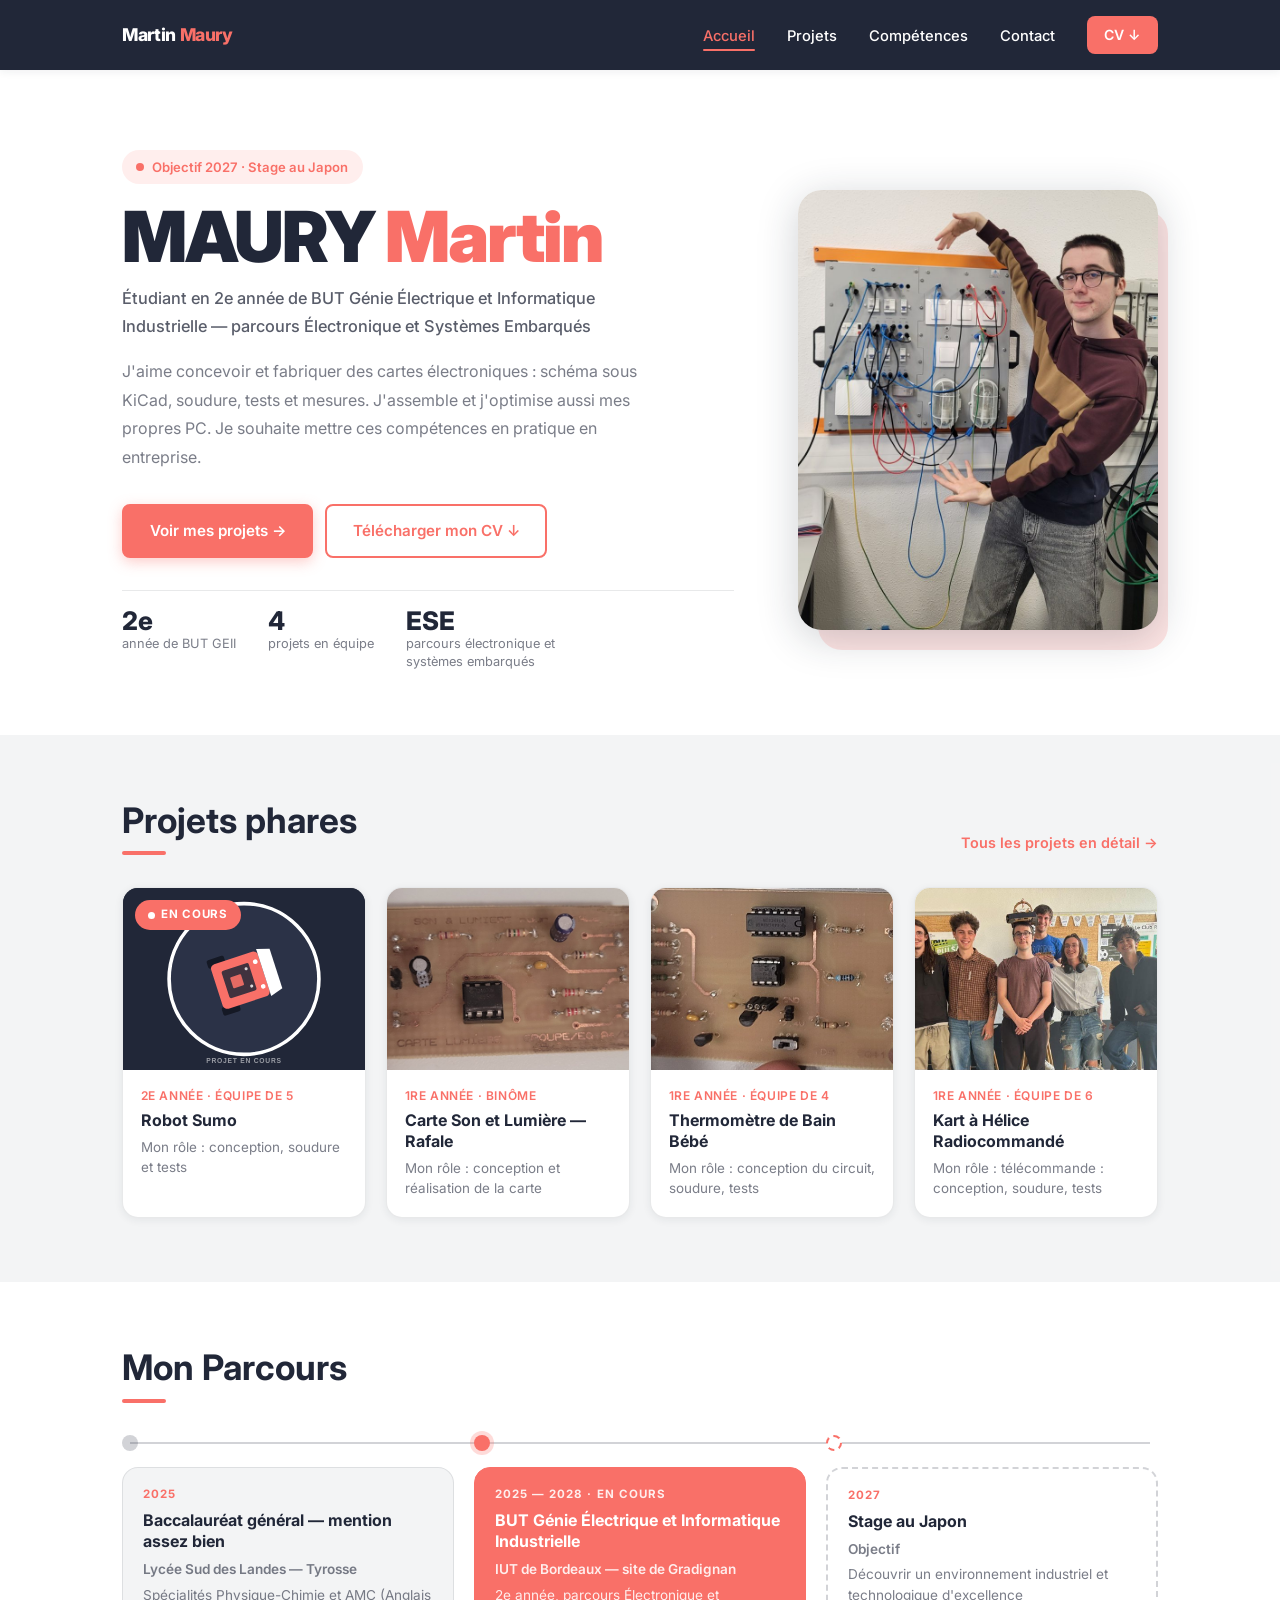
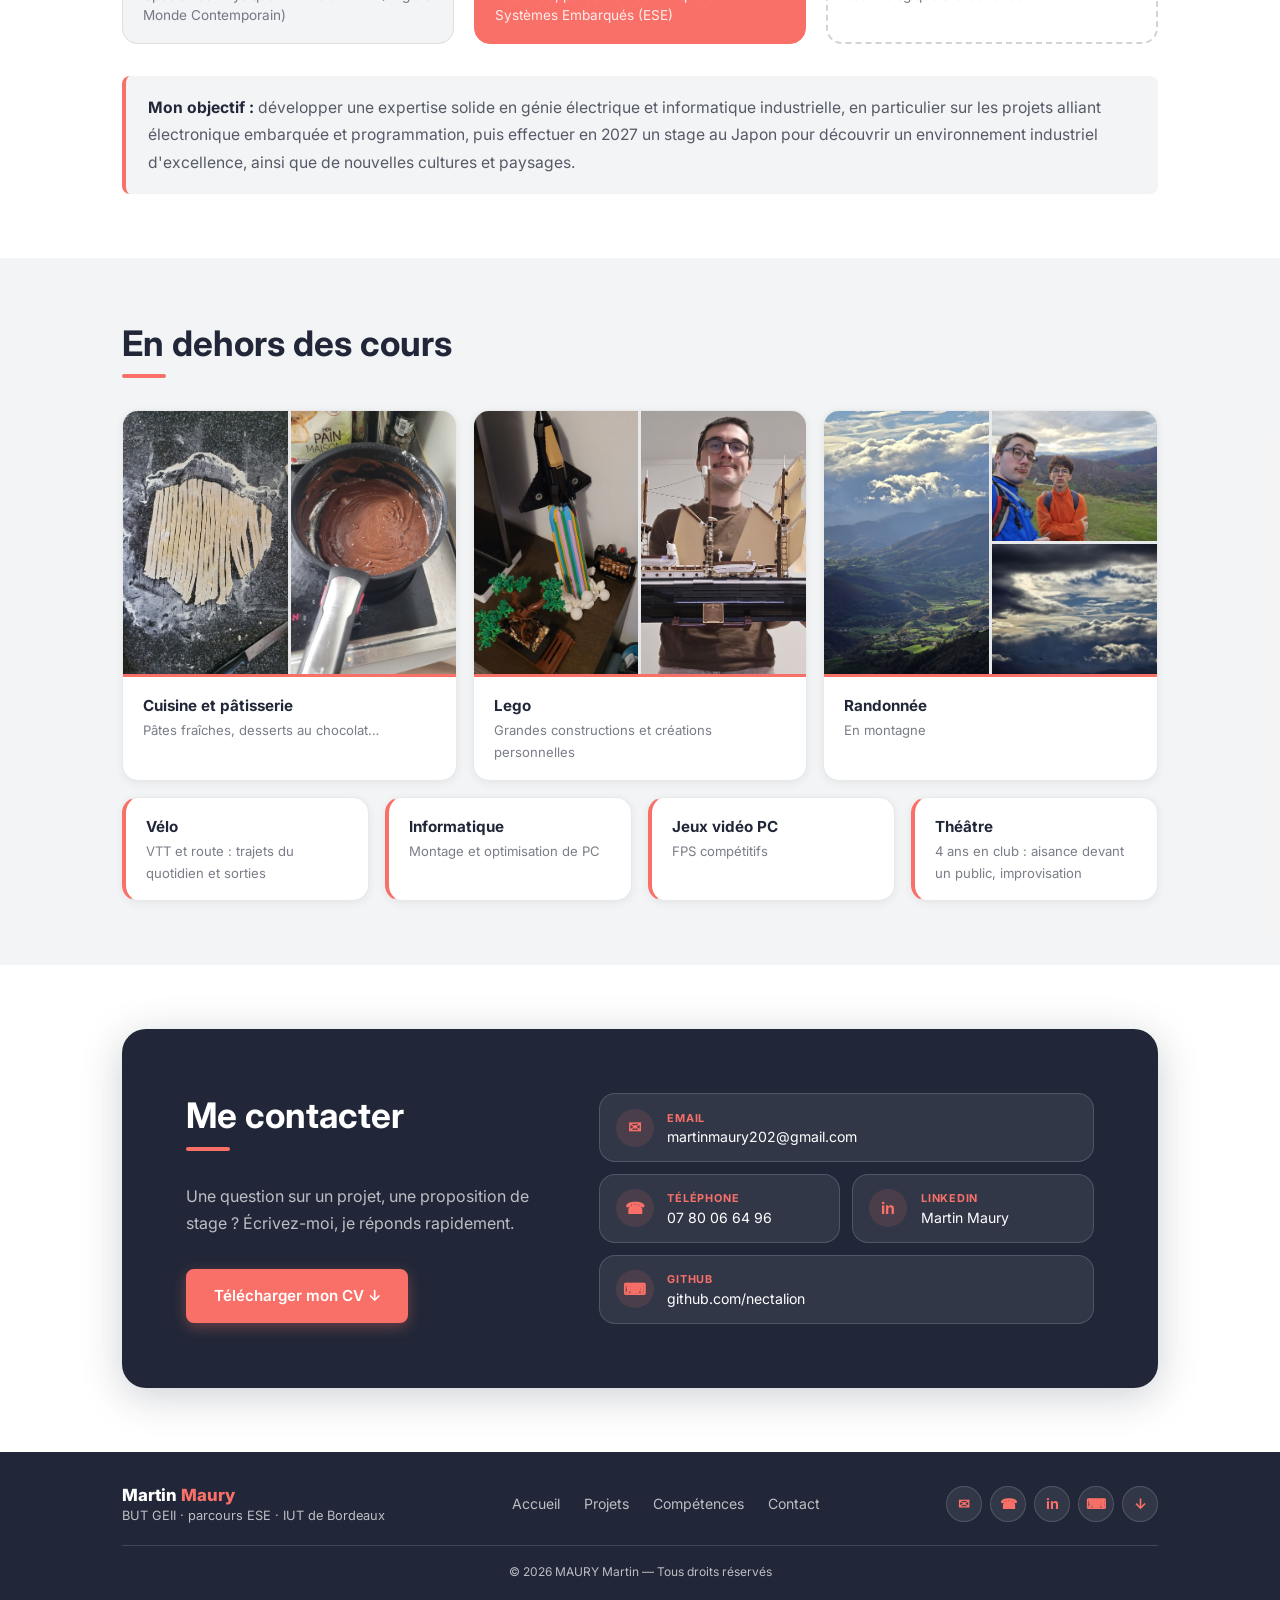
==== commit 908f5d3a: "Pied de page compact - Une seule bande : nom + formation, liens du site, icônes de contact   (email," ====
--- a/index.html
+++ b/index.html
@@ -344,53 +344,29 @@
   </div>
 
   <!-- ===================================================
-       PIED DE PAGE (identique sur toutes les pages)
+       PIED DE PAGE (compact, identique sur toutes les pages)
        =================================================== -->
   <footer class="footer">
+    <div class="conteneur footer__ligne">
+      <div class="footer__identite">
+        <span class="footer__logo">Martin <span>Maury</span></span>
+        <span class="footer__tagline">BUT GEII · parcours ESE · IUT de Bordeaux</span>
+      </div>
+      <nav class="footer__nav" aria-label="Navigation pied de page">
+          <a href="index.html" class="footer__lien">Accueil</a>
+          <a href="projects.html" class="footer__lien">Projets</a>
+          <a href="competences.html" class="footer__lien">Compétences</a>
+          <a href="#contact" class="footer__lien">Contact</a>
+      </nav>
+      <div class="footer__icones">
+          <a href="mailto:martinmaury202@gmail.com" class="footer__icone" aria-label="Email" title="Email">✉</a>
+          <a href="tel:+33780066496" class="footer__icone" aria-label="Téléphone" title="Téléphone">☎</a>
+          <a href="https://www.linkedin.com/in/martin-maury-9a10003b6/" class="footer__icone" aria-label="LinkedIn" title="LinkedIn" target="_blank" rel="noopener">in</a>
+          <a href="https://github.com/nectalion" class="footer__icone" aria-label="GitHub" title="GitHub" target="_blank" rel="noopener">⌨</a>
+          <a href="cv-martin-maury.pdf" class="footer__icone" aria-label="Télécharger mon CV (PDF)" title="Télécharger mon CV (PDF)" download>↓</a>
+      </div>
+    </div>
     <div class="conteneur">
-      <div class="footer__grille">
-
-        <div>
-          <span class="footer__logo">MAURY Martin</span>
-          <p class="footer__tagline">Étudiant en 2e année de BUT GEII<br>Parcours ESE — IUT de Bordeaux</p>
-        </div>
-
-        <div>
-          <p class="footer__bloc-titre">Navigation</p>
-          <nav class="footer__nav" aria-label="Navigation pied de page">
-            <a href="index.html" class="footer__nav-lien">Accueil</a>
-            <a href="projects.html" class="footer__nav-lien">Projets</a>
-            <a href="competences.html" class="footer__nav-lien">Compétences</a>
-          </nav>
-        </div>
-
-        <div>
-          <p class="footer__bloc-titre">Contact</p>
-          <div class="footer__contact">
-            <div class="footer__contact-ligne">
-              <span class="footer__contact-icone" aria-hidden="true">✉</span>
-              <a href="mailto:martinmaury202@gmail.com" class="footer__contact-lien">martinmaury202@gmail.com</a>
-            </div>
-            <div class="footer__contact-ligne">
-              <span class="footer__contact-icone" aria-hidden="true">☎</span>
-              <a href="tel:+33780066496" class="footer__contact-lien">07 80 06 64 96</a>
-            </div>
-            <div class="footer__contact-ligne">
-              <span class="footer__contact-icone" aria-hidden="true">in</span>
-              <a href="https://www.linkedin.com/in/martin-maury-9a10003b6/" class="footer__contact-lien" target="_blank" rel="noopener">Martin Maury</a>
-            </div>
-            <div class="footer__contact-ligne">
-              <span class="footer__contact-icone" aria-hidden="true">⌨</span>
-              <a href="https://github.com/nectalion" class="footer__contact-lien" target="_blank" rel="noopener">github.com/nectalion</a>
-            </div>
-            <div class="footer__contact-ligne">
-              <span class="footer__contact-icone" aria-hidden="true">↓</span>
-              <a href="cv-martin-maury.pdf" class="footer__contact-lien" download>Télécharger mon CV (PDF)</a>
-            </div>
-          </div>
-        </div>
-
-      </div>
       <p class="footer__copyright">© 2026 MAURY Martin — Tous droits réservés</p>
     </div>
   </footer>
--- a/style.css
+++ b/style.css
@@ -1505,79 +1505,87 @@
 
 
 /* ============================================================
-   17. PIED DE PAGE
+   17. PIED DE PAGE (bande compacte)
    ============================================================ */
 .footer {
   background-color: var(--sombre);
-  padding: var(--esp-lg) 0 var(--esp-md);
-}
-
-.footer__grille {
-  display: grid;
-  grid-template-columns: 1fr 1fr 1fr;
-  gap: var(--esp-lg);
-  padding-bottom: var(--esp-md);
-}
-
-.footer__bloc-titre {
-  font-size: 0.72rem;
-  font-weight: 700;
-  text-transform: uppercase;
-  letter-spacing: 0.09em;
-  color: var(--accent);
-  margin-bottom: var(--esp-sm);
+  padding: var(--esp-md) 0 1.25rem;
+}
+
+.footer__ligne {
+  display: flex;
+  flex-wrap: wrap;
+  align-items: center;
+  justify-content: space-between;
+  gap: 1rem 2rem;
+  margin-bottom: 1.25rem;
+}
+
+.footer__identite {
+  display: flex;
+  flex-direction: column;
+  line-height: 1.4;
 }
 
 .footer__logo {
-  display: block;
-  font-size: 1.1rem;
-  font-weight: 700;
+  font-size: 1.05rem;
+  font-weight: 800;
   color: var(--blanc);
-  margin-bottom: 0.5rem;
-}
+}
+
+.footer__logo span { color: var(--accent); }
 
 .footer__tagline {
-  font-size: 0.85rem;
-  line-height: 1.6;
+  font-size: 0.8rem;
   color: var(--blanc-70);
 }
 
-.footer__nav,
-.footer__contact {
-  display: flex;
-  flex-direction: column;
-  gap: 0.6rem;
-}
-
-.footer__nav-lien,
-.footer__contact-lien {
+.footer__nav {
+  display: flex;
+  flex-wrap: wrap;
+  gap: 0.4rem 1.5rem;
+}
+
+.footer__lien {
   font-size: 0.88rem;
   color: var(--blanc-70);
-  overflow-wrap: anywhere;
   transition: color var(--t-vite);
 }
 
-.footer__nav-lien:hover,
-.footer__contact-lien:hover { color: var(--accent); }
-
-.footer__contact-ligne {
-  display: flex;
-  align-items: center;
-  gap: 0.6rem;
-}
-
-.footer__contact-icone {
-  width: 16px;
+.footer__lien:hover { color: var(--accent); }
+
+/* Icônes de contact rondes */
+.footer__icones {
+  display: flex;
+  gap: 0.5rem;
+}
+
+.footer__icone {
+  width: 36px;
+  height: 36px;
+  display: flex;
+  align-items: center;
+  justify-content: center;
+  border-radius: 50%;
+  background-color: var(--blanc-08);
+  border: 1px solid var(--blanc-15);
+  color: var(--accent);
+  font-size: 0.9rem;
+  font-weight: 700;
+  transition: background-color var(--t-vite), color var(--t-vite), transform var(--t-vite);
+}
+
+.footer__icone:hover {
+  background-color: var(--accent);
+  color: var(--blanc);
+  transform: translateY(-2px);
+}
+
+.footer__copyright {
+  padding-top: 1rem;
+  border-top: 1px solid var(--blanc-15);
   text-align: center;
-  font-size: 0.9rem;
-  color: var(--accent);
-}
-
-.footer__copyright {
-  text-align: center;
-  padding-top: var(--esp-sm);
-  border-top: 1px solid var(--blanc-15);
-  font-size: 0.78rem;
+  font-size: 0.75rem;
   color: var(--blanc-70);
 }
 
@@ -1665,11 +1673,6 @@
 
   /* Compétences : une colonne */
   .domaines { grid-template-columns: 1fr; }
-
-  .footer__grille {
-    grid-template-columns: 1fr 1fr;
-    gap: var(--esp-md);
-  }
 }
 
 
@@ -1850,13 +1853,21 @@
 
   .detail__nav .btn { justify-content: center; }
 
+  /* ---- Pied de page : centré, empilé ---- */
+  .footer__ligne {
+    flex-direction: column;
+    text-align: center;
+    gap: 1rem;
+  }
+
+  .footer__identite { align-items: center; }
+
+  .footer__nav { justify-content: center; }
+
   /* ---- Compétences ---- */
   .domaine { padding: 1.2rem 1.1rem 1rem; }
 
   .domaines > .domaine:last-child .domaine__liste { grid-template-columns: 1fr; }
 
   .comp { align-items: flex-start; }
-
-  /* ---- Pied de page ---- */
-  .footer__grille { grid-template-columns: 1fr; }
-}
+}
